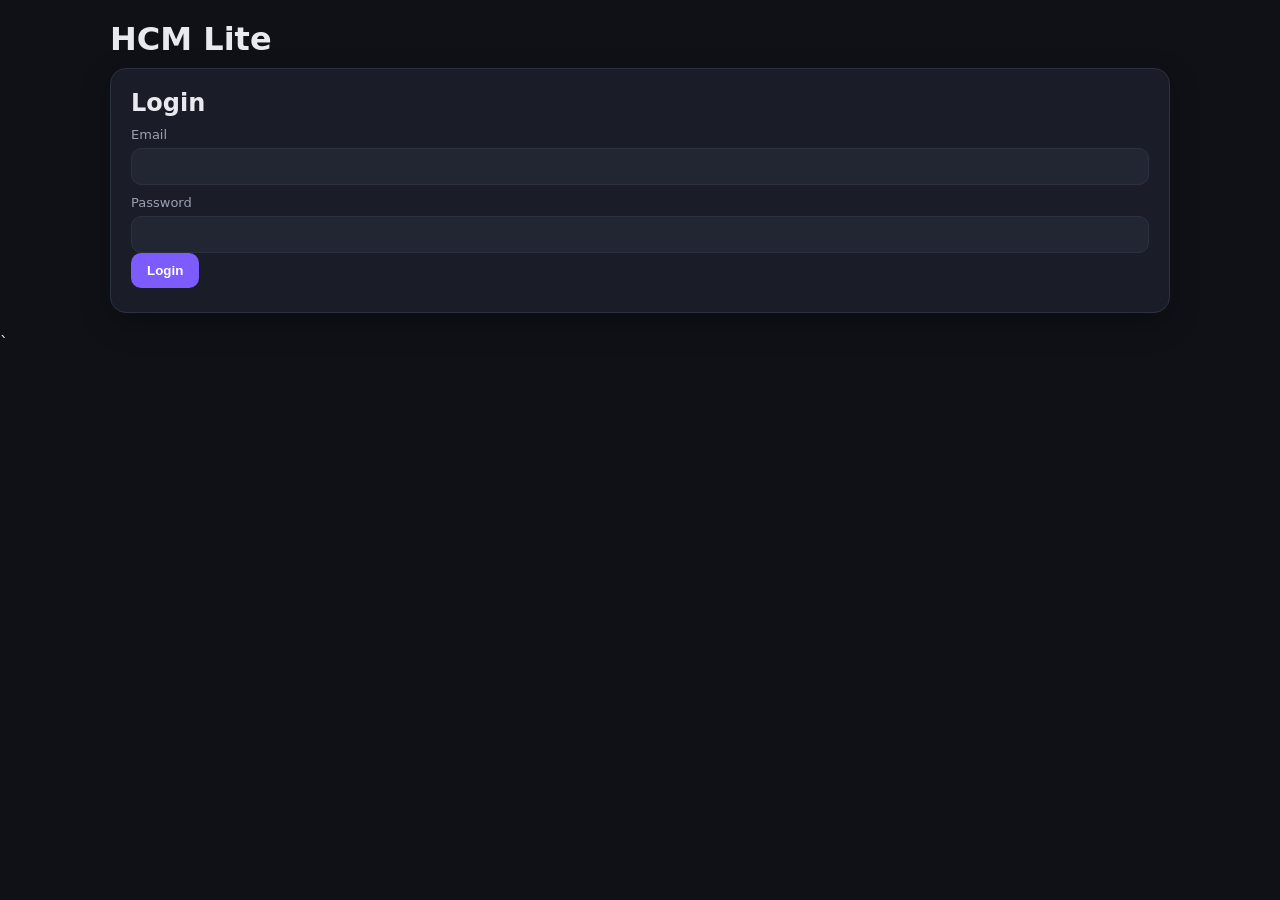
==== index.html @ 23c03628 "Add login and setup page" ====
<!DOCTYPE html><html><head><meta charset="utf-8"><meta name="viewport" content="width=device-width,initial-scale=1"><title>HCM Lite</title><link rel="stylesheet" href="css/style.css"></head><body>
<div class="container">
<h1>HCM Lite</h1>
<div class="card" id="setup" style="display:none">
<h2>First-run setup</h2>
<label class="label">Company name</label><input class="input" id="cname">
<label class="label">Admin name</label><input class="input" id="aname">
<label class="label">Admin email</label><input class="input" id="aemail">
<label class="label">Admin password</label><input class="input" id="apw" type="password">
<button class="btn" onclick="doSetup()">Create company</button>
</div>
<div class="card" id="login">
<h2>Login</h2>
<label class="label">Email</label><input class="input" id="lemail">
<label class="label">Password</label><input class="input" id="lpw" type="password">
<button class="btn" onclick="doLogin()">Login</button>
<div class="error" id="lerr"></div>
</div>
</div>
<script src="js/storage.js"></script><script src="js/auth.js"></script><script src="js/employees.js"></script><script src="js/attendance.js"></script><script src="js/leave.js"></script><script src="js/helper.js"></script>
<script>
if(!Store.company())document.getElementById('setup').style.display='block';
function doSetup(){setupCompany(document.getElementById('cname').value,document.getElementById('aname').value,document.getElementById('aemail').value,document.getElementById('apw').value);location.reload()}
function doLogin(){if(login(document.getElementById('lemail').value,document.getElementById('lpw').value)){const u=currentUser();location.href=u.role==='admin'?'pages/admin.html':'pages/employee.html'}else document.getElementById('lerr').textContent='Invalid credentials'}
</script>
</body></html>
`
---- css/style.css ----
:root{--bg:#0f1117;--card:#1a1d27;--card2:#222633;--text:#e8eaf0;--muted:#9aa0b0;--accent:#7c5cff;--accent2:#00d4aa;--danger:#ff5c7a;--warn:#ffba49;--border:#2c3142}
*{box-sizing:border-box;margin:0;padding:0}
body{font-family:'Inter',system-ui,sans-serif;background:var(--bg);color:var(--text);min-height:100vh}
a{color:var(--accent);text-decoration:none}
.container{max-width:1100px;margin:0 auto;padding:20px}
.card{background:var(--card);border:1px solid var(--border);border-radius:16px;padding:20px;box-shadow:0 10px 30px rgba(0,0,0,.25)}
.grid{display:grid;gap:16px}
.btn{background:var(--accent);color:#fff;border:none;padding:10px 16px;border-radius:10px;cursor:pointer;font-weight:600;transition:.2s}
.btn:hover{transform:translateY(-1px);opacity:.9}
.btn.secondary{background:var(--card2)}
.btn.danger{background:var(--danger)}
.btn.warn{background:var(--warn);color:#111}
.input{width:100%;padding:10px 12px;border-radius:10px;border:1px solid var(--border);background:var(--card2);color:var(--text);margin-top:6px}
.label{font-size:13px;color:var(--muted);margin-top:10px;display:block}
.nav{display:flex;gap:10px;flex-wrap:wrap;padding:12px;background:var(--card);border-radius:12px;margin-bottom:20px}
.nav a{padding:8px 12px;border-radius:8px;color:var(--text)}
.nav a:hover{background:var(--card2)}
.stat{display:flex;flex-direction:column;gap:6px}
.stat .num{font-size:28px;font-weight:700}
.row{display:flex;gap:12px;flex-wrap:wrap;align-items:center}
.table{width:100%;border-collapse:collapse}
.table th,.table td{padding:10px;border-bottom:1px solid var(--border);text-align:left}
.badge{padding:4px 8px;border-radius:8px;font-size:12px;background:var(--card2)}
.badge.present{background:#1f3b2d;color:var(--accent2)}
.badge.late{background:#3b2f1f;color:var(--warn)}
.badge.absent{background:#3b1f2a;color:var(--danger)}
.badge.half{background:#2f2f3b;color:#b8aaff}
@media(max-width:700px){.container{padding:12px}.nav{flex-direction:column}}
h1,h2,h3{margin-bottom:10px}
.error{color:var(--danger);font-size:12px;margin-top:4px}
.chat{position:fixed;bottom:20px;right:20px;width:320px;max-width:90vw;background:var(--card);border:1px solid var(--border);border-radius:16px;overflow:hidden}
.chat header{background:var(--accent);padding:10px;color:#fff;font-weight:600}
.chat body{padding:10px;max-height:260px;overflow:auto}
.chat input{width:100%;padding:8px;border:none;background:var(--card2);color:var(--text)}
.msg{margin:6px 0;font-size:14px}
.msg.user{text-align:right;color:var(--accent2)}
`
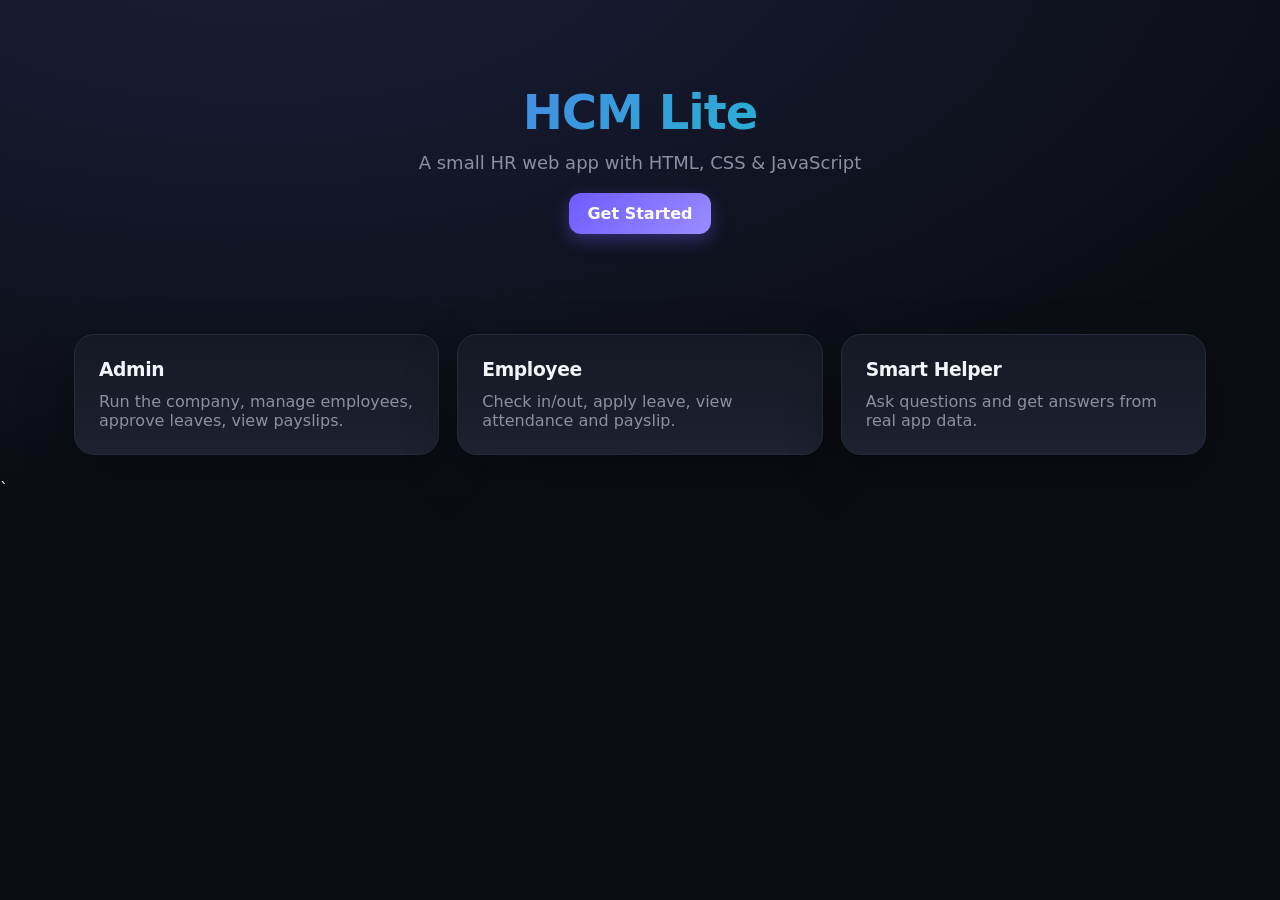
==== commit 293adccd: "Improve UI and add landing/login pages" ====
--- a/index.html
+++ b/index.html
@@ -1,27 +1,12 @@
 <!DOCTYPE html><html><head><meta charset="utf-8"><meta name="viewport" content="width=device-width,initial-scale=1"><title>HCM Lite</title><link rel="stylesheet" href="css/style.css"></head><body>
 <div class="container">
-<h1>HCM Lite</h1>
-<div class="card" id="setup" style="display:none">
-<h2>First-run setup</h2>
-<label class="label">Company name</label><input class="input" id="cname">
-<label class="label">Admin name</label><input class="input" id="aname">
-<label class="label">Admin email</label><input class="input" id="aemail">
-<label class="label">Admin password</label><input class="input" id="apw" type="password">
-<button class="btn" onclick="doSetup()">Create company</button>
-</div>
-<div class="card" id="login">
-<h2>Login</h2>
-<label class="label">Email</label><input class="input" id="lemail">
-<label class="label">Password</label><input class="input" id="lpw" type="password">
-<button class="btn" onclick="doLogin()">Login</button>
-<div class="error" id="lerr"></div>
+<div class="hero"><h1>HCM Lite</h1><p style="color:var(--muted);font-size:18px">A small HR web app with HTML, CSS & JavaScript</p>
+<a class="btn" href="login.html" style="margin-top:20px;display:inline-block">Get Started</a></div>
+<div class="grid" style="grid-template-columns:repeat(auto-fit,minmax(240px,1fr));margin-top:40px">
+<div class="card"><h3>Admin</h3><p style="color:var(--muted)">Run the company, manage employees, approve leaves, view payslips.</p></div>
+<div class="card"><h3>Employee</h3><p style="color:var(--muted)">Check in/out, apply leave, view attendance and payslip.</p></div>
+<div class="card"><h3>Smart Helper</h3><p style="color:var(--muted)">Ask questions and get answers from real app data.</p></div>
 </div>
 </div>
-<script src="js/storage.js"></script><script src="js/auth.js"></script><script src="js/employees.js"></script><script src="js/attendance.js"></script><script src="js/leave.js"></script><script src="js/helper.js"></script>
-<script>
-if(!Store.company())document.getElementById('setup').style.display='block';
-function doSetup(){setupCompany(document.getElementById('cname').value,document.getElementById('aname').value,document.getElementById('aemail').value,document.getElementById('apw').value);location.reload()}
-function doLogin(){if(login(document.getElementById('lemail').value,document.getElementById('lpw').value)){const u=currentUser();location.href=u.role==='admin'?'pages/admin.html':'pages/employee.html'}else document.getElementById('lerr').textContent='Invalid credentials'}
-</script>
 </body></html>
 `
--- a/css/style.css
+++ b/css/style.css
@@ -1,37 +1,39 @@
-:root{--bg:#0f1117;--card:#1a1d27;--card2:#222633;--text:#e8eaf0;--muted:#9aa0b0;--accent:#7c5cff;--accent2:#00d4aa;--danger:#ff5c7a;--warn:#ffba49;--border:#2c3142}
+:root{--bg:#0b0d14;--card:#151824;--card2:#1d2130;--text:#f2f4fa;--muted:#8a90a3;--accent:#6d5cff;--accent2:#00e0b8;--danger:#ff5c7a;--warn:#ffba49;--border:#262b3d}
 *{box-sizing:border-box;margin:0;padding:0}
-body{font-family:'Inter',system-ui,sans-serif;background:var(--bg);color:var(--text);min-height:100vh}
+body{font-family:'Inter',system-ui,sans-serif;background:radial-gradient(1200px 600px at 20% -10%,#1a1f3a,transparent),var(--bg);color:var(--text);min-height:100vh}
 a{color:var(--accent);text-decoration:none}
-.container{max-width:1100px;margin:0 auto;padding:20px}
-.card{background:var(--card);border:1px solid var(--border);border-radius:16px;padding:20px;box-shadow:0 10px 30px rgba(0,0,0,.25)}
-.grid{display:grid;gap:16px}
-.btn{background:var(--accent);color:#fff;border:none;padding:10px 16px;border-radius:10px;cursor:pointer;font-weight:600;transition:.2s}
-.btn:hover{transform:translateY(-1px);opacity:.9}
-.btn.secondary{background:var(--card2)}
+.container{max-width:1180px;margin:0 auto;padding:24px}
+.card{background:linear-gradient(180deg,var(--card),var(--card2));border:1px solid var(--border);border-radius:20px;padding:24px;box-shadow:0 20px 50px rgba(0,0,0,.35);backdrop-filter:blur(6px)}
+.grid{display:grid;gap:18px}
+.btn{background:linear-gradient(135deg,var(--accent),#9b8cff);color:#fff;border:none;padding:11px 18px;border-radius:12px;cursor:pointer;font-weight:600;transition:.2s;box-shadow:0 6px 18px rgba(109,92,255,.35)}
+.btn:hover{transform:translateY(-2px)}
+.btn.secondary{background:var(--card2);box-shadow:none}
 .btn.danger{background:var(--danger)}
 .btn.warn{background:var(--warn);color:#111}
-.input{width:100%;padding:10px 12px;border-radius:10px;border:1px solid var(--border);background:var(--card2);color:var(--text);margin-top:6px}
-.label{font-size:13px;color:var(--muted);margin-top:10px;display:block}
-.nav{display:flex;gap:10px;flex-wrap:wrap;padding:12px;background:var(--card);border-radius:12px;margin-bottom:20px}
-.nav a{padding:8px 12px;border-radius:8px;color:var(--text)}
+.input{width:100%;padding:12px 14px;border-radius:12px;border:1px solid var(--border);background:var(--card2);color:var(--text);margin-top:6px}
+.label{font-size:13px;color:var(--muted);margin-top:12px;display:block}
+.nav{display:flex;gap:10px;flex-wrap:wrap;padding:14px;background:var(--card);border-radius:14px;margin-bottom:24px;border:1px solid var(--border)}
+.nav a{padding:9px 14px;border-radius:10px;color:var(--text)}
 .nav a:hover{background:var(--card2)}
 .stat{display:flex;flex-direction:column;gap:6px}
-.stat .num{font-size:28px;font-weight:700}
-.row{display:flex;gap:12px;flex-wrap:wrap;align-items:center}
+.stat .num{font-size:32px;font-weight:700;background:linear-gradient(135deg,var(--accent),var(--accent2));-webkit-background-clip:text;background-clip:text;color:transparent}
+.row{display:flex;gap:14px;flex-wrap:wrap;align-items:center}
 .table{width:100%;border-collapse:collapse}
-.table th,.table td{padding:10px;border-bottom:1px solid var(--border);text-align:left}
-.badge{padding:4px 8px;border-radius:8px;font-size:12px;background:var(--card2)}
+.table th,.table td{padding:12px;border-bottom:1px solid var(--border);text-align:left}
+.badge{padding:5px 10px;border-radius:10px;font-size:12px;background:var(--card2)}
 .badge.present{background:#1f3b2d;color:var(--accent2)}
 .badge.late{background:#3b2f1f;color:var(--warn)}
 .badge.absent{background:#3b1f2a;color:var(--danger)}
 .badge.half{background:#2f2f3b;color:#b8aaff}
-@media(max-width:700px){.container{padding:12px}.nav{flex-direction:column}}
-h1,h2,h3{margin-bottom:10px}
-.error{color:var(--danger);font-size:12px;margin-top:4px}
-.chat{position:fixed;bottom:20px;right:20px;width:320px;max-width:90vw;background:var(--card);border:1px solid var(--border);border-radius:16px;overflow:hidden}
-.chat header{background:var(--accent);padding:10px;color:#fff;font-weight:600}
-.chat body{padding:10px;max-height:260px;overflow:auto}
-.chat input{width:100%;padding:8px;border:none;background:var(--card2);color:var(--text)}
-.msg{margin:6px 0;font-size:14px}
+@media(max-width:700px){.container{padding:14px}.nav{flex-direction:column}}
+h1,h2,h3{margin-bottom:12px;letter-spacing:-.02em}
+.error{color:var(--danger);font-size:13px;margin-top:6px}
+.chat{position:fixed;bottom:24px;right:24px;width:340px;max-width:92vw;background:var(--card);border:1px solid var(--border);border-radius:20px;overflow:hidden;box-shadow:0 20px 50px rgba(0,0,0,.4)}
+.chat header{background:linear-gradient(135deg,var(--accent),#9b8cff);padding:12px;color:#fff;font-weight:600}
+.chat body{padding:12px;max-height:280px;overflow:auto}
+.chat input{width:100%;padding:10px;border:none;background:var(--card2);color:var(--text)}
+.msg{margin:8px 0;font-size:14px}
 .msg.user{text-align:right;color:var(--accent2)}
+.hero{text-align:center;padding:60px 20px}
+.hero h1{font-size:48px;background:linear-gradient(135deg,var(--accent),var(--accent2));-webkit-background-clip:text;background-clip:text;color:transparent}
 `
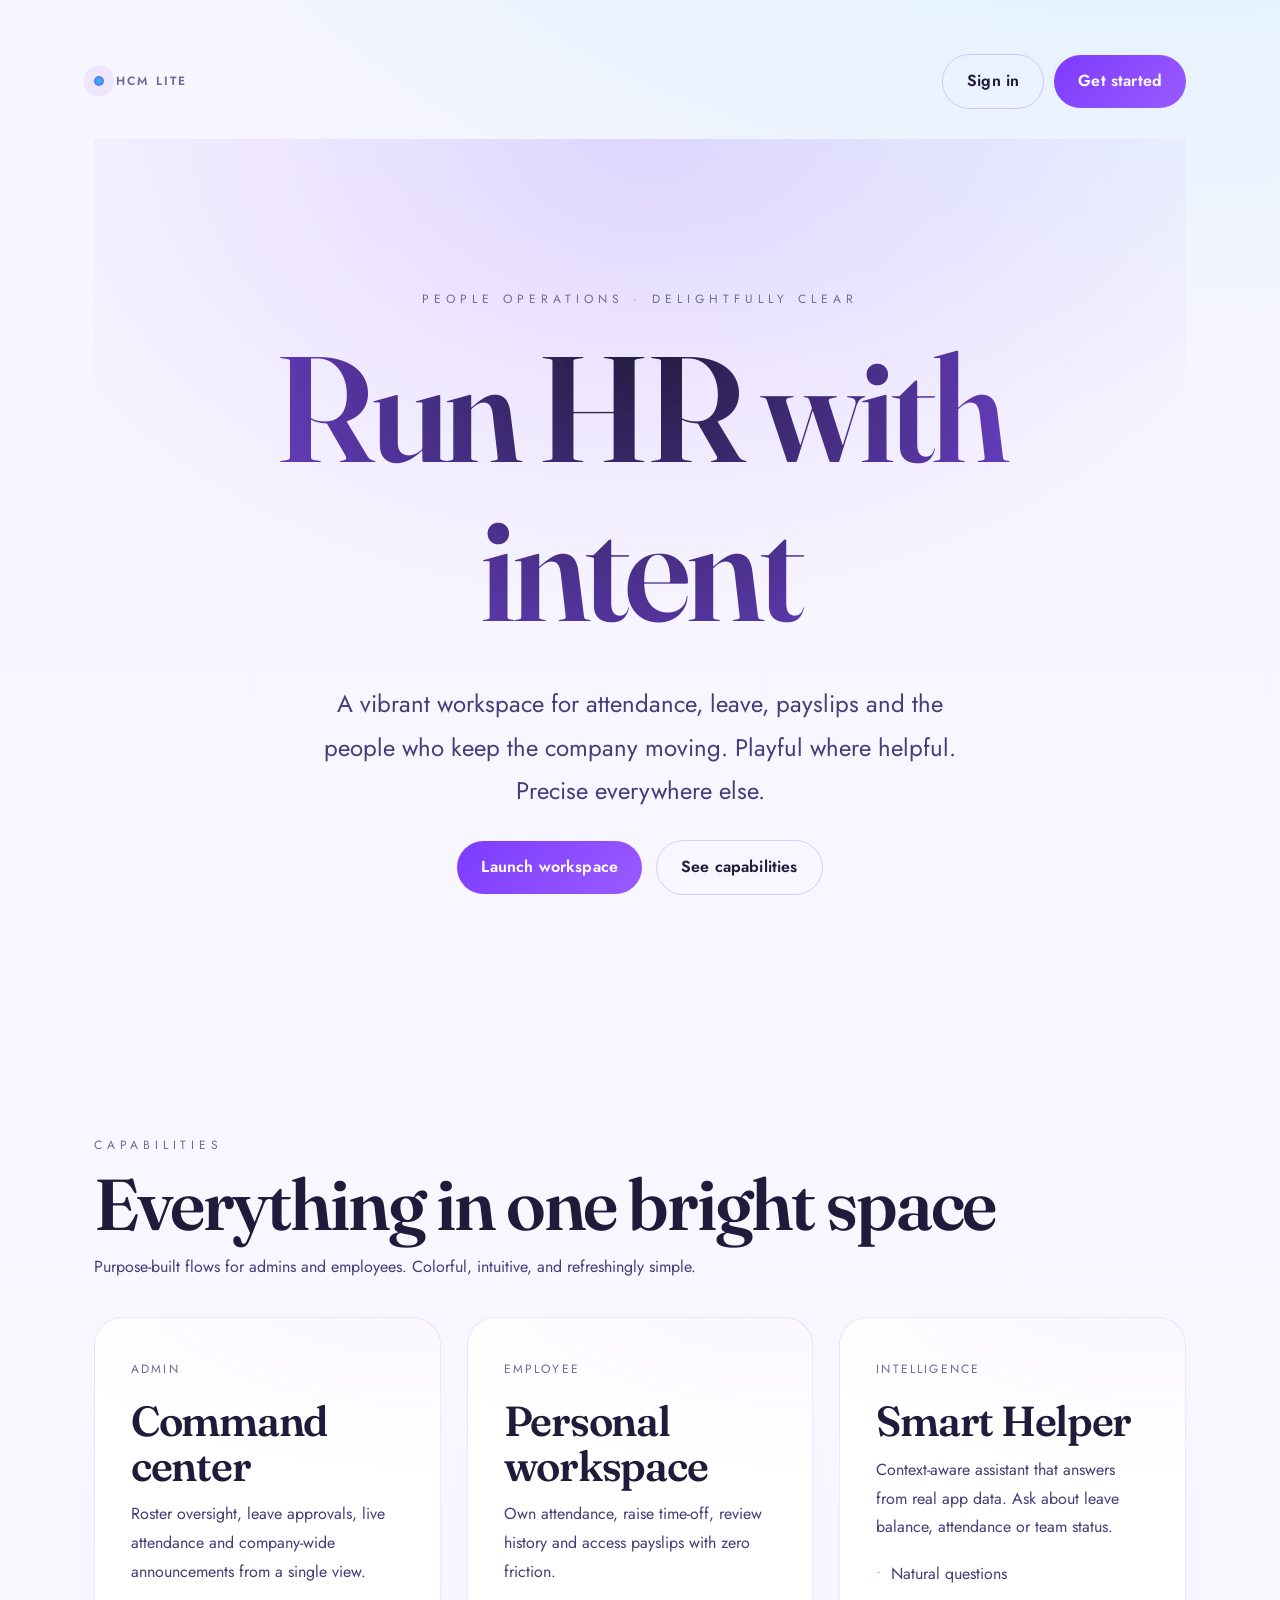
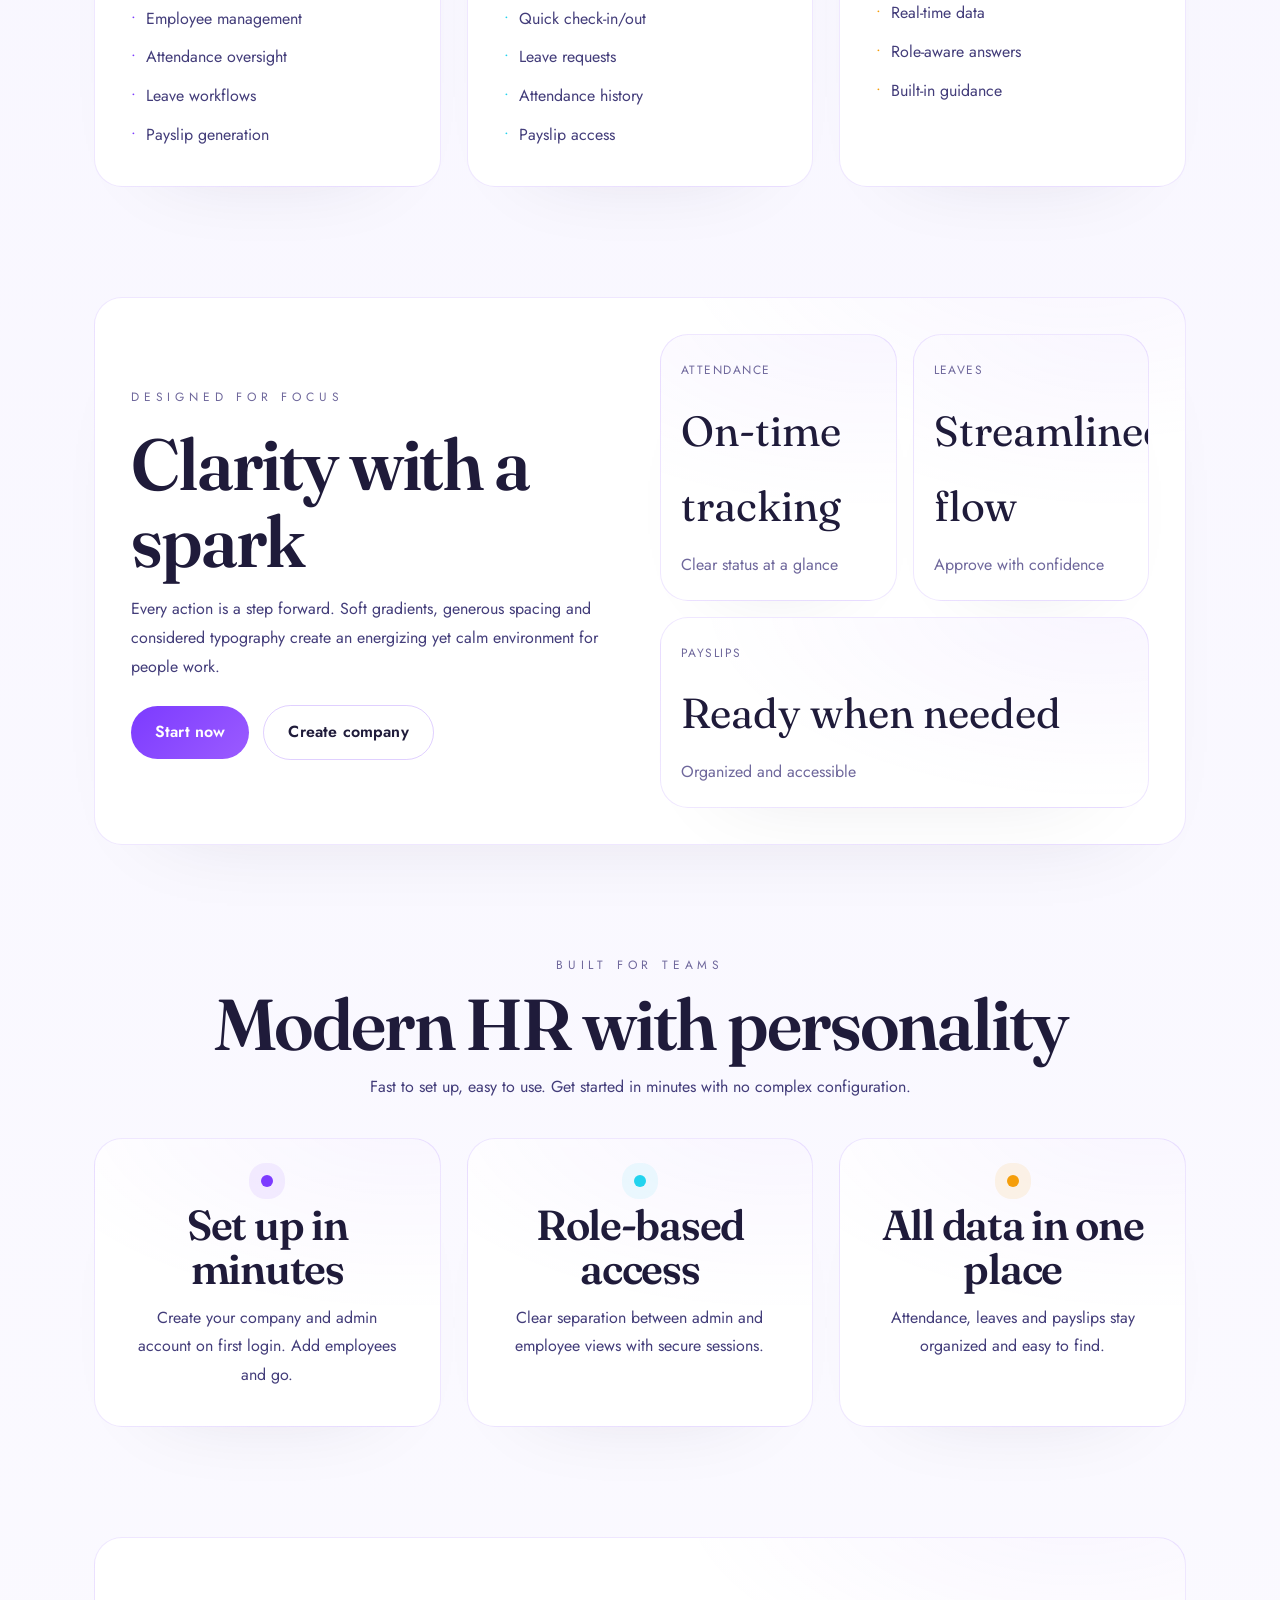
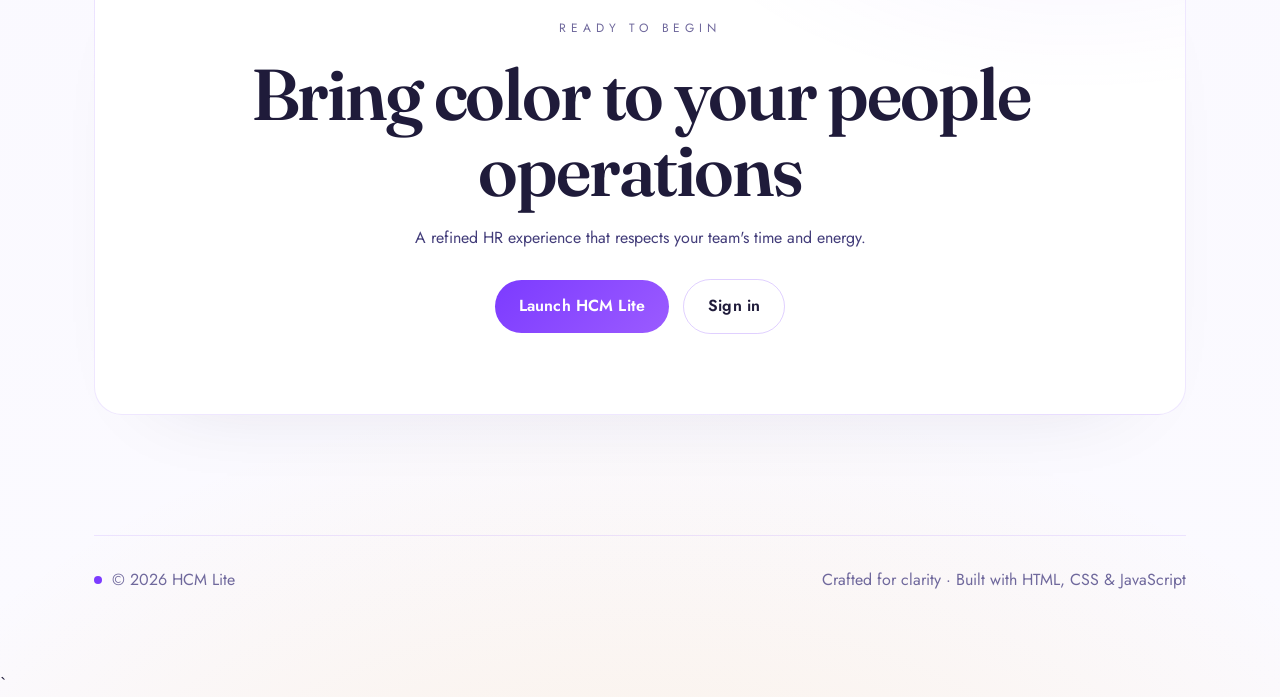
==== commit e9fb32de: "Redesign all UI pages with vibrant modern aesthetic" ====
--- a/index.html
+++ b/index.html
@@ -1,12 +1,156 @@
-<!DOCTYPE html><html><head><meta charset="utf-8"><meta name="viewport" content="width=device-width,initial-scale=1"><title>HCM Lite</title><link rel="stylesheet" href="css/style.css"></head><body>
-<div class="container">
-<div class="hero"><h1>HCM Lite</h1><p style="color:var(--muted);font-size:18px">A small HR web app with HTML, CSS & JavaScript</p>
-<a class="btn" href="login.html" style="margin-top:20px;display:inline-block">Get Started</a></div>
-<div class="grid" style="grid-template-columns:repeat(auto-fit,minmax(240px,1fr));margin-top:40px">
-<div class="card"><h3>Admin</h3><p style="color:var(--muted)">Run the company, manage employees, approve leaves, view payslips.</p></div>
-<div class="card"><h3>Employee</h3><p style="color:var(--muted)">Check in/out, apply leave, view attendance and payslip.</p></div>
-<div class="card"><h3>Smart Helper</h3><p style="color:var(--muted)">Ask questions and get answers from real app data.</p></div>
-</div>
-</div>
-</body></html>
+<!DOCTYPE html>
+<html lang="en">
+<head>
+  <meta charset="utf-8">
+  <meta name="viewport" content="width=device-width,initial-scale=1">
+  <title>HCM Lite — Human Capital, Reimagined</title>
+  <link rel="preconnect" href="https://fonts.googleapis.com">
+  <link rel="preconnect" href="https://fonts.gstatic.com" crossorigin>
+  <link href="https://fonts.googleapis.com/css2?family=Fraunces:ital,opsz,wght@0,9..144,400..900;1,9..144,400..900&family=Jost:wght@400;500;600&display=swap" rel="stylesheet">
+  <link rel="stylesheet" href="css/style.css">
+</head>
+<body>
+  <div class="container">
+    <header style="display:flex;align-items:center;justify-content:space-between;gap:16px;padding:10px 0 30px">
+      <div style="display:flex;align-items:center;gap:12px">
+        <div style="width:10px;height:10px;border-radius:50%;background:radial-gradient(circle,var(--accent-2),var(--accent));box-shadow:0 0 0 10px rgba(124,59,255,.08)"></div>
+        <span style="font-weight:600;letter-spacing:.18em;text-transform:uppercase;font-size:12px;color:var(--muted)">HCM Lite</span>
+      </div>
+      <div class="row" style="gap:10px">
+        <a class="btn secondary" href="login.html">Sign in</a>
+        <a class="btn" href="login.html">Get started</a>
+      </div>
+    </header>
+
+    <section class="hero">
+      <span class="eyebrow">People operations · Delightfully clear</span>
+      <h1>Run HR with intent</h1>
+      <p>A vibrant workspace for attendance, leave, payslips and the people who keep the company moving. Playful where helpful. Precise everywhere else.</p>
+      <div class="row" style="justify-content:center;margin-top:10px">
+        <a class="btn" href="login.html">Launch workspace</a>
+        <a class="btn secondary" href="#capabilities">See capabilities</a>
+      </div>
+    </section>
+
+    <section id="capabilities" style="margin-top:clamp(40px,10vw,90px)">
+      <div style="display:flex;flex-direction:column;gap:10px;margin-bottom:clamp(24px,6vw,36px)">
+        <span class="eyebrow" style="letter-spacing:.4em;text-transform:uppercase;font-size:12px;color:var(--muted)">Capabilities</span>
+        <h2 style="margin:0">Everything in one bright space</h2>
+        <p style="color:var(--text-secondary);max-width:680px">Purpose-built flows for admins and employees. Colorful, intuitive, and refreshingly simple.</p>
+      </div>
+      <div class="grid" style="grid-template-columns:repeat(auto-fit,minmax(280px,1fr))">
+        <article class="card">
+          <span class="eyebrow" style="letter-spacing:.18em;text-transform:uppercase;font-size:12px;color:var(--muted)">Admin</span>
+          <h3 style="margin-top:16px">Command center</h3>
+          <p style="color:var(--text-secondary);margin-top:10px">Roster oversight, leave approvals, live attendance and company-wide announcements from a single view.</p>
+          <ul style="margin-top:18px;display:flex;flex-direction:column;gap:10px;list-style:none;color:var(--text-secondary)">
+            <li style="display:flex;gap:10px;align-items:flex-start"><span style="color:var(--accent)">•</span> Employee management</li>
+            <li style="display:flex;gap:10px;align-items:flex-start"><span style="color:var(--accent)">•</span> Attendance oversight</li>
+            <li style="display:flex;gap:10px;align-items:flex-start"><span style="color:var(--accent)">•</span> Leave workflows</li>
+            <li style="display:flex;gap:10px;align-items:flex-start"><span style="color:var(--accent)">•</span> Payslip generation</li>
+          </ul>
+        </article>
+        <article class="card">
+          <span class="eyebrow" style="letter-spacing:.18em;text-transform:uppercase;font-size:12px;color:var(--muted)">Employee</span>
+          <h3 style="margin-top:16px">Personal workspace</h3>
+          <p style="color:var(--text-secondary);margin-top:10px">Own attendance, raise time-off, review history and access payslips with zero friction.</p>
+          <ul style="margin-top:18px;display:flex;flex-direction:column;gap:10px;list-style:none;color:var(--text-secondary)">
+            <li style="display:flex;gap:10px;align-items:flex-start"><span style="color:var(--accent-2)">•</span> Quick check-in/out</li>
+            <li style="display:flex;gap:10px;align-items:flex-start"><span style="color:var(--accent-2)">•</span> Leave requests</li>
+            <li style="display:flex;gap:10px;align-items:flex-start"><span style="color:var(--accent-2)">•</span> Attendance history</li>
+            <li style="display:flex;gap:10px;align-items:flex-start"><span style="color:var(--accent-2)">•</span> Payslip access</li>
+          </ul>
+        </article>
+        <article class="card">
+          <span class="eyebrow" style="letter-spacing:.18em;text-transform:uppercase;font-size:12px;color:var(--muted)">Intelligence</span>
+          <h3 style="margin-top:16px">Smart Helper</h3>
+          <p style="color:var(--text-secondary);margin-top:10px">Context-aware assistant that answers from real app data. Ask about leave balance, attendance or team status.</p>
+          <ul style="margin-top:18px;display:flex;flex-direction:column;gap:10px;list-style:none;color:var(--text-secondary)">
+            <li style="display:flex;gap:10px;align-items:flex-start"><span style="color:var(--accent-3)">•</span> Natural questions</li>
+            <li style="display:flex;gap:10px;align-items:flex-start"><span style="color:var(--accent-3)">•</span> Real-time data</li>
+            <li style="display:flex;gap:10px;align-items:flex-start"><span style="color:var(--accent-3)">•</span> Role-aware answers</li>
+            <li style="display:flex;gap:10px;align-items:flex-start"><span style="color:var(--accent-3)">•</span> Built-in guidance</li>
+          </ul>
+        </article>
+      </div>
+    </section>
+
+    <section style="margin-top:clamp(60px,12vw,110px)">
+      <div class="card" style="display:grid;grid-template-columns:repeat(auto-fit,minmax(280px,1fr));gap:clamp(20px,6vw,40px);align-items:center">
+        <div>
+          <span class="eyebrow" style="letter-spacing:.4em;text-transform:uppercase;font-size:12px;color:var(--muted)">Designed for focus</span>
+          <h2 style="margin-top:16px">Clarity with a spark</h2>
+          <p style="color:var(--text-secondary);margin-top:12px">Every action is a step forward. Soft gradients, generous spacing and considered typography create an energizing yet calm environment for people work.</p>
+          <div class="row" style="margin-top:24px">
+            <a class="btn" href="login.html">Start now</a>
+            <a class="btn secondary" href="login.html">Create company</a>
+          </div>
+        </div>
+        <div style="display:grid;grid-template-columns:repeat(2,minmax(0,1fr));gap:16px">
+          <div class="card" style="padding:20px">
+            <span style="color:var(--muted);letter-spacing:.12em;text-transform:uppercase;font-size:12px">Attendance</span>
+            <p style="font-family:'Fraunces',serif;font-size:clamp(28px,6vw,42px);margin-top:10px">On-time tracking</p>
+            <p style="color:var(--muted);margin-top:6px">Clear status at a glance</p>
+          </div>
+          <div class="card" style="padding:20px">
+            <span style="color:var(--muted);letter-spacing:.12em;text-transform:uppercase;font-size:12px">Leaves</span>
+            <p style="font-family:'Fraunces',serif;font-size:clamp(28px,6vw,42px);margin-top:10px">Streamlined flow</p>
+            <p style="color:var(--muted);margin-top:6px">Approve with confidence</p>
+          </div>
+          <div class="card" style="padding:20px;grid-column:1/-1">
+            <span style="color:var(--muted);letter-spacing:.12em;text-transform:uppercase;font-size:12px">Payslips</span>
+            <p style="font-family:'Fraunces',serif;font-size:clamp(28px,6vw,42px);margin-top:10px">Ready when needed</p>
+            <p style="color:var(--muted);margin-top:6px">Organized and accessible</p>
+          </div>
+        </div>
+      </div>
+    </section>
+
+    <section style="margin-top:clamp(60px,12vw,110px)">
+      <div style="display:flex;flex-direction:column;gap:10px;margin-bottom:clamp(24px,6vw,36px);text-align:center;align-items:center">
+        <span class="eyebrow" style="letter-spacing:.4em;text-transform:uppercase;font-size:12px;color:var(--muted)">Built for teams</span>
+        <h2 style="margin:0">Modern HR with personality</h2>
+        <p style="color:var(--text-secondary);max-width:620px">Fast to set up, easy to use. Get started in minutes with no complex configuration.</p>
+      </div>
+      <div class="grid" style="grid-template-columns:repeat(auto-fit,minmax(260px,1fr))">
+        <article class="card" style="text-align:center">
+          <div style="width:12px;height:12px;border-radius:50%;background:var(--accent);margin:0 auto 16px;box-shadow:0 0 0 12px rgba(124,59,255,.08)"></div>
+          <h3>Set up in minutes</h3>
+          <p style="color:var(--text-secondary);margin-top:10px">Create your company and admin account on first login. Add employees and go.</p>
+        </article>
+        <article class="card" style="text-align:center">
+          <div style="width:12px;height:12px;border-radius:50%;background:var(--accent-2);margin:0 auto 16px;box-shadow:0 0 0 12px rgba(34,211,238,.08)"></div>
+          <h3>Role-based access</h3>
+          <p style="color:var(--text-secondary);margin-top:10px">Clear separation between admin and employee views with secure sessions.</p>
+        </article>
+        <article class="card" style="text-align:center">
+          <div style="width:12px;height:12px;border-radius:50%;background:var(--accent-3);margin:0 auto 16px;box-shadow:0 0 0 12px rgba(245,158,11,.1)"></div>
+          <h3>All data in one place</h3>
+          <p style="color:var(--text-secondary);margin-top:10px">Attendance, leaves and payslips stay organized and easy to find.</p>
+        </article>
+      </div>
+    </section>
+
+    <section style="margin-top:clamp(60px,12vw,110px)">
+      <div class="card" style="text-align:center;padding:clamp(40px,10vw,80px);display:flex;flex-direction:column;align-items:center;gap:16px">
+        <span class="eyebrow" style="letter-spacing:.4em;text-transform:uppercase;font-size:12px;color:var(--muted)">Ready to begin</span>
+        <h2 style="margin:0">Bring color to your people operations</h2>
+        <p style="color:var(--text-secondary);max-width:560px">A refined HR experience that respects your team's time and energy.</p>
+        <div class="row" style="justify-content:center;margin-top:10px">
+          <a class="btn" href="login.html">Launch HCM Lite</a>
+          <a class="btn secondary" href="login.html">Sign in</a>
+        </div>
+      </div>
+    </section>
+
+    <footer style="margin-top:clamp(60px,12vw,120px);padding:30px 0;display:flex;flex-wrap:wrap;align-items:center;justify-content:space-between;gap:16px;border-top:1px solid var(--border)">
+      <div style="display:flex;align-items:center;gap:10px">
+        <div style="width:8px;height:8px;border-radius:50%;background:var(--accent)"></div>
+        <span style="color:var(--muted)">© 2026 HCM Lite</span>
+      </div>
+      <span style="color:var(--muted)">Crafted for clarity · Built with HTML, CSS & JavaScript</span>
+    </footer>
+  </div>
+</body>
+</html>
 `
--- a/css/style.css
+++ b/css/style.css
@@ -1,39 +1,235 @@
-:root{--bg:#0b0d14;--card:#151824;--card2:#1d2130;--text:#f2f4fa;--muted:#8a90a3;--accent:#6d5cff;--accent2:#00e0b8;--danger:#ff5c7a;--warn:#ffba49;--border:#262b3d}
+@import url('https://fonts.googleapis.com/css2?family=Fraunces:ital,opsz,wght@0,9..144,400..900;1,9..144,400..900&family=Jost:wght@400;500;600&family=IBM+Plex+Mono:wght@400;500&display=swap');
+
+:root{
+  --bg:#f7f5ff;
+  --bg-2:#f3f0ff;
+  --surface:#ffffff;
+  --surface-2:#f8f7ff;
+  --text:#1f1b3a;
+  --text-secondary:#433d7a;
+  --muted:#6f689c;
+  --accent:#7c3bff;
+  --accent-2:#22d3ee;
+  --accent-3:#f59e0b;
+  --success:#22c55e;
+  --danger:#ef4444;
+  --warn:#f59e0b;
+  --border:rgba(124,59,255,.12);
+  --border-strong:rgba(124,59,255,.24);
+  --glow:rgba(124,59,255,.18);
+  --radius-lg:28px;
+  --radius-md:18px;
+  --radius-sm:14px;
+  --shadow:0 80px 140px -90px rgba(124,59,255,.4),0 40px 80px -60px rgba(31,27,58,.12);
+  --shadow-soft:0 40px 90px -70px rgba(31,27,58,.16);
+}
+
 *{box-sizing:border-box;margin:0;padding:0}
-body{font-family:'Inter',system-ui,sans-serif;background:radial-gradient(1200px 600px at 20% -10%,#1a1f3a,transparent),var(--bg);color:var(--text);min-height:100vh}
-a{color:var(--accent);text-decoration:none}
-.container{max-width:1180px;margin:0 auto;padding:24px}
-.card{background:linear-gradient(180deg,var(--card),var(--card2));border:1px solid var(--border);border-radius:20px;padding:24px;box-shadow:0 20px 50px rgba(0,0,0,.35);backdrop-filter:blur(6px)}
-.grid{display:grid;gap:18px}
-.btn{background:linear-gradient(135deg,var(--accent),#9b8cff);color:#fff;border:none;padding:11px 18px;border-radius:12px;cursor:pointer;font-weight:600;transition:.2s;box-shadow:0 6px 18px rgba(109,92,255,.35)}
-.btn:hover{transform:translateY(-2px)}
-.btn.secondary{background:var(--card2);box-shadow:none}
-.btn.danger{background:var(--danger)}
-.btn.warn{background:var(--warn);color:#111}
-.input{width:100%;padding:12px 14px;border-radius:12px;border:1px solid var(--border);background:var(--card2);color:var(--text);margin-top:6px}
-.label{font-size:13px;color:var(--muted);margin-top:12px;display:block}
-.nav{display:flex;gap:10px;flex-wrap:wrap;padding:14px;background:var(--card);border-radius:14px;margin-bottom:24px;border:1px solid var(--border)}
-.nav a{padding:9px 14px;border-radius:10px;color:var(--text)}
-.nav a:hover{background:var(--card2)}
-.stat{display:flex;flex-direction:column;gap:6px}
-.stat .num{font-size:32px;font-weight:700;background:linear-gradient(135deg,var(--accent),var(--accent2));-webkit-background-clip:text;background-clip:text;color:transparent}
+html{scroll-behavior:smooth}
+body{
+  font-family:'Jost',system-ui,-apple-system,BlinkMacSystemFont,sans-serif;
+  background:
+    radial-gradient(1200px 800px at 90% -10%,rgba(34,211,238,.16),transparent),
+    radial-gradient(1000px 700px at 10% -20%,rgba(124,59,255,.18),transparent),
+    radial-gradient(900px 700px at 50% 110%,rgba(245,158,11,.14),transparent),
+    linear-gradient(180deg,var(--bg) 0%,#fbfaff 100%);
+  color:var(--text);
+  min-height:100vh;
+  line-height:1.8;
+  text-rendering:optimizeLegibility;
+  -webkit-font-smoothing:antialiased;
+}
+a{color:var(--accent);text-decoration:none;transition:color .2s ease}
+a:hover{color:var(--accent-2)}
+
+.container{max-width:1180px;margin:0 auto;padding:clamp(16px,4vw,44px)}
+.grid{display:grid;gap:clamp(16px,3vw,26px)}
+
+.card{
+  position:relative;
+  background:radial-gradient(400px 200px at 90% -10%,rgba(124,59,255,.08),transparent),var(--surface);
+  border:1px solid var(--border);
+  border-radius:var(--radius-lg);
+  padding:clamp(22px,4vw,36px);
+  box-shadow:var(--shadow-soft);
+  overflow:hidden;
+}
+.card::after{
+  content:"";
+  position:absolute;
+  inset:0;
+  background:linear-gradient(180deg,rgba(255,255,255,.9) 0%,rgba(255,255,255,.7) 100%);
+  mix-blend-mode:screen;
+  pointer-events:none;
+  opacity:.4;
+}
+.card > *{position:relative;z-index:1}
+
+.btn{
+  display:inline-flex;
+  align-items:center;
+  gap:8px;
+  background:linear-gradient(135deg,var(--accent) 0%,#9b5bff 100%);
+  color:#fff;
+  border:none;
+  padding:12px 24px;
+  border-radius:999px;
+  cursor:pointer;
+  font-weight:600;
+  letter-spacing:.01em;
+  transition:transform .2s ease,box-shadow .2s ease,filter .2s ease;
+  box-shadow:0 40px 70px -50px var(--glow);
+}
+.btn:hover{transform:translateY(-4px);box-shadow:0 50px 80px -40px rgba(124,59,255,.4)}
+.btn:active{transform:translateY(-1px)}
+.btn.secondary{
+  background:transparent;
+  color:var(--text);
+  border:1px solid var(--border-strong);
+  box-shadow:none;
+}
+.btn.secondary:hover{border-color:rgba(124,59,255,.6)}
+
+.input{
+  width:100%;
+  padding:13px 18px;
+  border-radius:var(--radius-sm);
+  border:1px solid transparent;
+  background:linear-gradient(var(--surface),var(--surface)) padding-box,linear-gradient(120deg,rgba(124,59,255,.4),rgba(34,211,238,.25)) border-box;
+  color:var(--text);
+  margin-top:8px;
+  font-family:'Jost',sans-serif;
+  transition:box-shadow .2s ease;
+}
+.input:focus{
+  outline:none;
+  box-shadow:0 0 0 4px rgba(124,59,255,.1);
+}
+.label{font-size:13px;color:var(--muted);margin-top:18px;display:block;letter-spacing:.12em;text-transform:uppercase}
+
+.nav{
+  display:flex;
+  gap:8px;
+  flex-wrap:wrap;
+  padding:10px;
+  background:rgba(255,255,255,.8);
+  border-radius:999px;
+  margin-bottom:clamp(24px,6vw,40px);
+  border:1px solid var(--border);
+  box-shadow:var(--shadow-soft);
+  backdrop-filter:blur(18px);
+}
+.nav a{
+  padding:10px 20px;
+  border-radius:999px;
+  color:var(--text-secondary);
+  font-weight:500;
+}
+.nav a:hover{color:var(--text)}
+.nav a.active{background:linear-gradient(135deg,var(--accent) 0%,#9b5bff 100%);color:#fff;box-shadow:0 30px 60px -40px rgba(124,59,255,.5)}
+
+.stat{display:flex;flex-direction:column;gap:10px}
+.stat span:first-child{color:var(--muted);letter-spacing:.14em;text-transform:uppercase;font-size:12px}
+.stat .num{
+  font-family:'Fraunces',serif;
+  font-size:clamp(38px,9vw,68px);
+  font-weight:600;
+  letter-spacing:-.04em;
+  background:linear-gradient(135deg,var(--text) 0%,rgba(124,59,255,.9) 100%);
+  -webkit-background-clip:text;
+  background-clip:text;
+  color:transparent;
+}
+
 .row{display:flex;gap:14px;flex-wrap:wrap;align-items:center}
 .table{width:100%;border-collapse:collapse}
-.table th,.table td{padding:12px;border-bottom:1px solid var(--border);text-align:left}
-.badge{padding:5px 10px;border-radius:10px;font-size:12px;background:var(--card2)}
-.badge.present{background:#1f3b2d;color:var(--accent2)}
-.badge.late{background:#3b2f1f;color:var(--warn)}
-.badge.absent{background:#3b1f2a;color:var(--danger)}
-.badge.half{background:#2f2f3b;color:#b8aaff}
-@media(max-width:700px){.container{padding:14px}.nav{flex-direction:column}}
-h1,h2,h3{margin-bottom:12px;letter-spacing:-.02em}
-.error{color:var(--danger);font-size:13px;margin-top:6px}
-.chat{position:fixed;bottom:24px;right:24px;width:340px;max-width:92vw;background:var(--card);border:1px solid var(--border);border-radius:20px;overflow:hidden;box-shadow:0 20px 50px rgba(0,0,0,.4)}
-.chat header{background:linear-gradient(135deg,var(--accent),#9b8cff);padding:12px;color:#fff;font-weight:600}
-.chat body{padding:12px;max-height:280px;overflow:auto}
-.chat input{width:100%;padding:10px;border:none;background:var(--card2);color:var(--text)}
-.msg{margin:8px 0;font-size:14px}
-.msg.user{text-align:right;color:var(--accent2)}
-.hero{text-align:center;padding:60px 20px}
-.hero h1{font-size:48px;background:linear-gradient(135deg,var(--accent),var(--accent2));-webkit-background-clip:text;background-clip:text;color:transparent}
+.table th{
+  text-align:left;
+  padding:14px 20px;
+  font-size:13px;
+  letter-spacing:.12em;
+  text-transform:uppercase;
+  color:var(--muted);
+  background:rgba(124,59,255,.03);
+}
+.table td{padding:16px 20px;border-top:1px solid var(--border);color:var(--text-secondary)}
+.table tr:hover td{color:var(--text)}
+
+.badge{padding:6px 14px;border-radius:999px;font-size:12px;background:rgba(124,59,255,.08);color:var(--accent)}
+.badge.present{background:rgba(34,197,94,.12);color:var(--success)}
+.badge.late{background:rgba(245,158,11,.14);color:#b45309}
+.badge.absent{background:rgba(239,68,68,.14);color:var(--danger)}
+.badge.half{background:rgba(34,211,238,.14);color:#0e7490}
+
+@media(max-width:760px){
+  .container{padding:16px}
+  .nav{border-radius:var(--radius-md);flex-direction:column;align-items:stretch}
+  .nav a{width:100%}
+}
+
+h1,h2,h3,h4{font-family:'Fraunces',serif;font-weight:600;letter-spacing:-.03em;line-height:1.06}
+h1{font-size:clamp(46px,12vw,110px);margin-bottom:18px}
+h2{font-size:clamp(34px,8vw,72px);margin-bottom:16px}
+h3{font-size:clamp(26px,6vw,42px);margin-bottom:12px}
+
+.error{color:var(--danger);font-size:13px;margin-top:10px}
+.chat{
+  position:fixed;
+  bottom:clamp(16px,4vw,28px);
+  right:clamp(16px,4vw,28px);
+  width:min(360px,92vw);
+  background:rgba(255,255,255,.95);
+  border:1px solid var(--border);
+  border-radius:var(--radius-lg);
+  overflow:hidden;
+  box-shadow:var(--shadow);
+  backdrop-filter:blur(18px);
+}
+.chat header{
+  background:linear-gradient(135deg,var(--accent) 0%,#9b5bff 100%);
+  padding:14px 18px;
+  color:#fff;
+  font-weight:600;
+  display:flex;
+  align-items:center;
+  justify-content:space-between;
+}
+.chat body{padding:16px;max-height:320px;overflow:auto;display:flex;flex-direction:column;gap:12px}
+.chat input{
+  width:100%;
+  padding:12px 18px;
+  border:none;
+  background:var(--surface-2);
+  color:var(--text);
+  border-top:1px solid var(--border);
+}
+.msg{font-size:14px;max-width:80%;padding:10px 16px;border-radius:18px;background:rgba(124,59,255,.08);color:var(--text-secondary)}
+.msg.user{align-self:flex-end;text-align:right;background:linear-gradient(135deg,rgba(124,59,255,.9),rgba(155,91,255,.9));color:#fff}
+
+.hero{
+  position:relative;
+  text-align:center;
+  padding:clamp(70px,16vw,150px) clamp(16px,6vw,40px);
+  display:flex;
+  flex-direction:column;
+  align-items:center;
+  gap:18px;
+}
+.hero::before{
+  content:"";
+  position:absolute;
+  inset:0;
+  background:radial-gradient(700px 500px at 50% 0%,rgba(124,59,255,.16),transparent);
+  pointer-events:none;
+}
+.hero > *{position:relative;z-index:1}
+.hero h1{
+  font-size:clamp(56px,16vw,150px);
+  background:radial-gradient(circle at top,rgba(31,27,58,1),rgba(124,59,255,.9));
+  -webkit-background-clip:text;
+  background-clip:text;
+  color:transparent;
+}
+.hero p{max-width:680px;color:var(--text-secondary);font-size:clamp(18px,3vw,24px)}
+.hero .eyebrow{letter-spacing:.42em;text-transform:uppercase;font-size:12px;color:var(--muted)}
 `
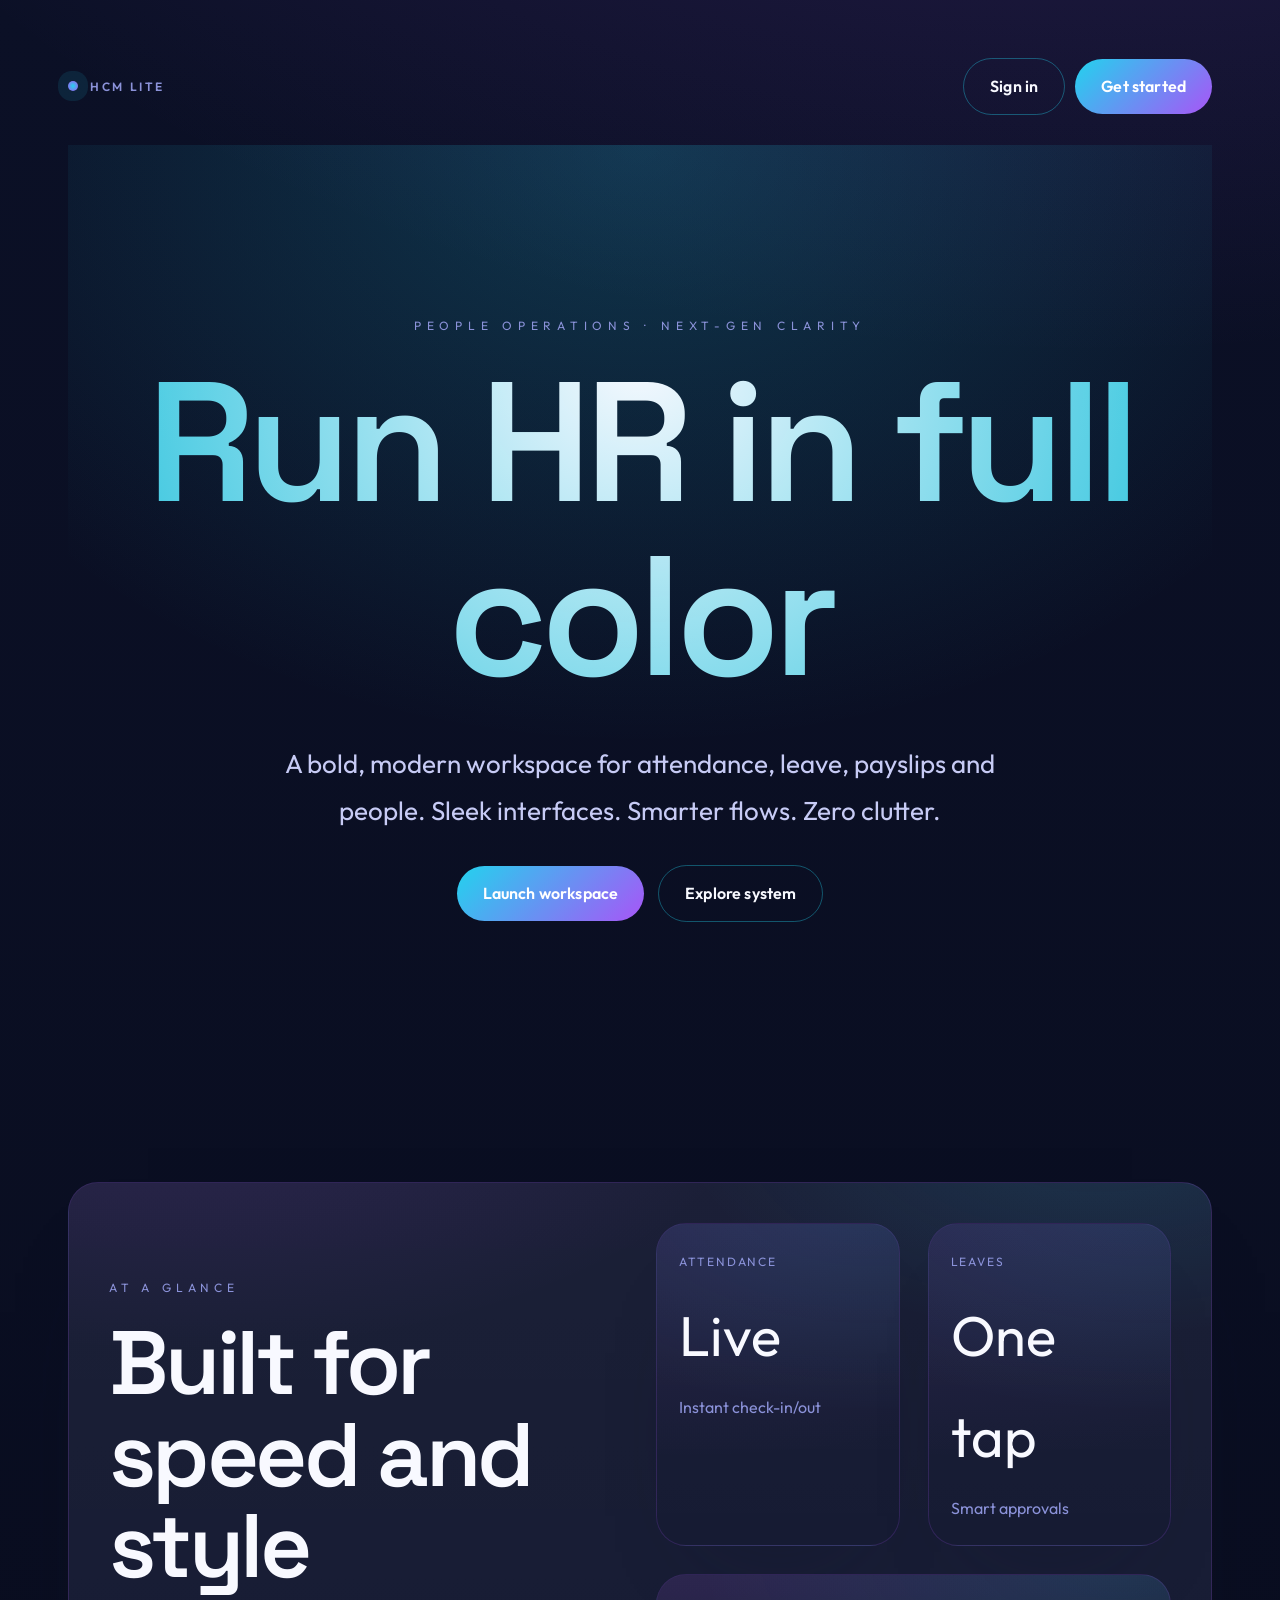
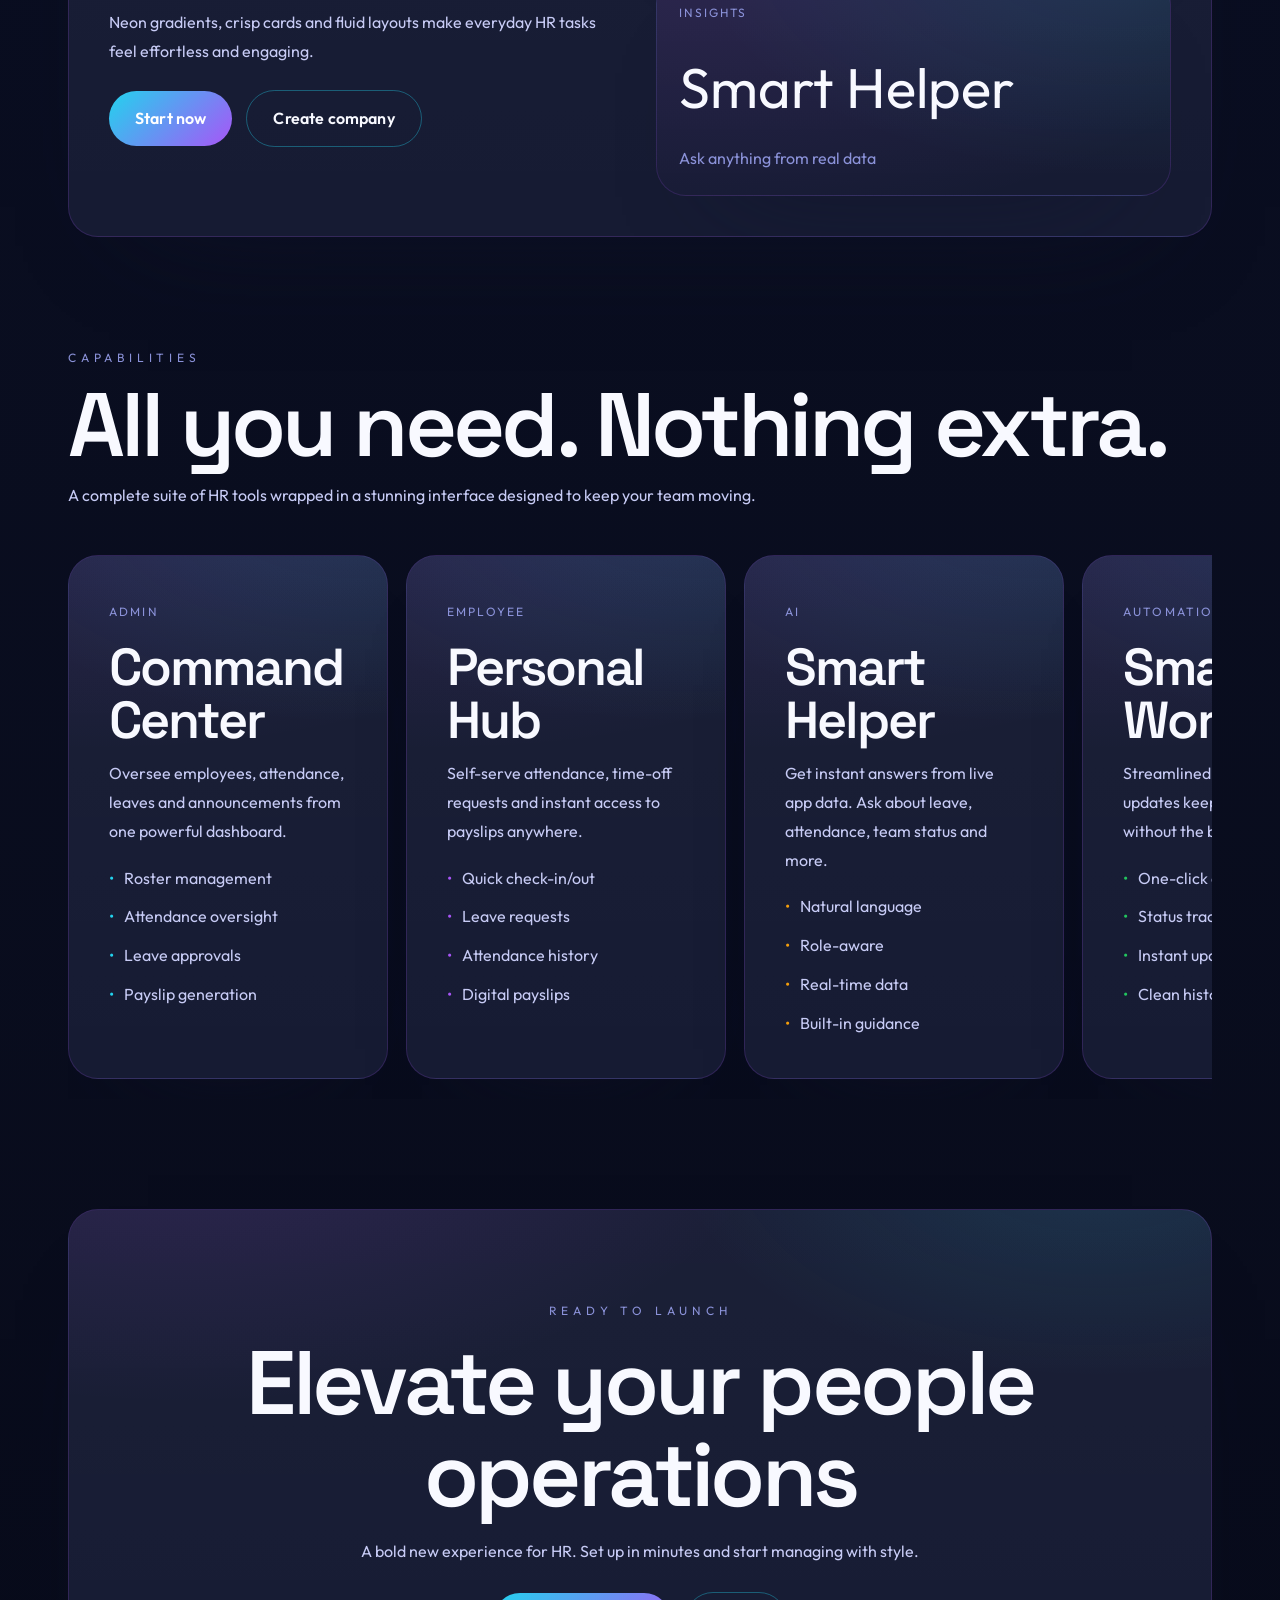
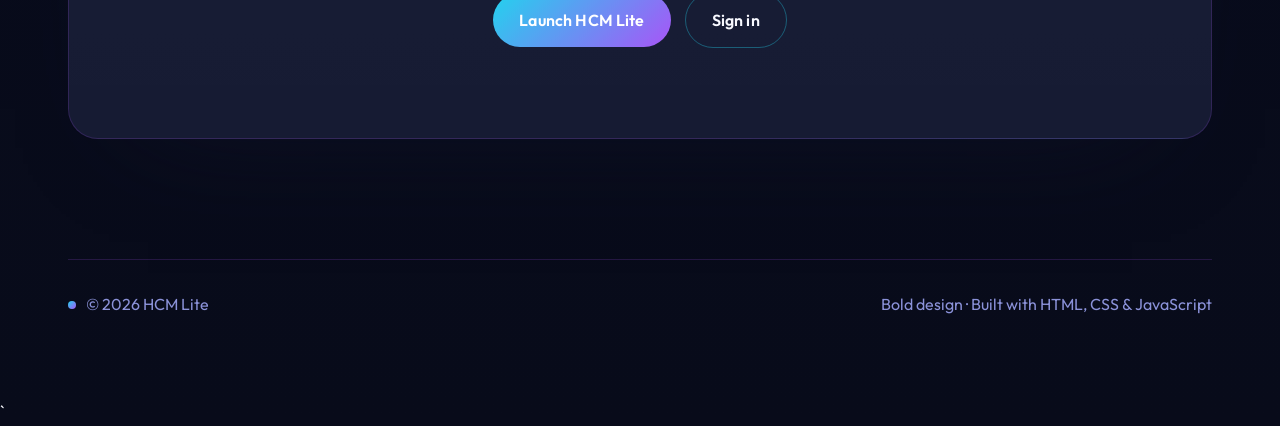
==== commit 711851d0: "Redesign with bold neon aesthetic and extended home page" ====
--- a/index.html
+++ b/index.html
@@ -6,15 +6,15 @@
   <title>HCM Lite — Human Capital, Reimagined</title>
   <link rel="preconnect" href="https://fonts.googleapis.com">
   <link rel="preconnect" href="https://fonts.gstatic.com" crossorigin>
-  <link href="https://fonts.googleapis.com/css2?family=Fraunces:ital,opsz,wght@0,9..144,400..900;1,9..144,400..900&family=Jost:wght@400;500;600&display=swap" rel="stylesheet">
+  <link href="https://fonts.googleapis.com/css2?family=Outfit:wght@400;500;600;700&family=Space+Grotesk:wght@400;500;600;700&display=swap" rel="stylesheet">
   <link rel="stylesheet" href="css/style.css">
 </head>
 <body>
   <div class="container">
     <header style="display:flex;align-items:center;justify-content:space-between;gap:16px;padding:10px 0 30px">
       <div style="display:flex;align-items:center;gap:12px">
-        <div style="width:10px;height:10px;border-radius:50%;background:radial-gradient(circle,var(--accent-2),var(--accent));box-shadow:0 0 0 10px rgba(124,59,255,.08)"></div>
-        <span style="font-weight:600;letter-spacing:.18em;text-transform:uppercase;font-size:12px;color:var(--muted)">HCM Lite</span>
+        <div style="width:10px;height:10px;border-radius:50%;background:radial-gradient(circle,var(--accent),var(--accent-2));box-shadow:0 0 0 10px rgba(34,211,238,.1)"></div>
+        <span style="font-weight:600;letter-spacing:.22em;text-transform:uppercase;font-size:12px;color:var(--muted)">HCM Lite</span>
       </div>
       <div class="row" style="gap:10px">
         <a class="btn secondary" href="login.html">Sign in</a>
@@ -23,119 +23,105 @@
     </header>
 
     <section class="hero">
-      <span class="eyebrow">People operations · Delightfully clear</span>
-      <h1>Run HR with intent</h1>
-      <p>A vibrant workspace for attendance, leave, payslips and the people who keep the company moving. Playful where helpful. Precise everywhere else.</p>
+      <span class="eyebrow">People operations · Next-gen clarity</span>
+      <h1>Run HR in full color</h1>
+      <p>A bold, modern workspace for attendance, leave, payslips and people. Sleek interfaces. Smarter flows. Zero clutter.</p>
       <div class="row" style="justify-content:center;margin-top:10px">
         <a class="btn" href="login.html">Launch workspace</a>
-        <a class="btn secondary" href="#capabilities">See capabilities</a>
+        <a class="btn secondary" href="#capabilities">Explore system</a>
       </div>
     </section>
 
-    <section id="capabilities" style="margin-top:clamp(40px,10vw,90px)">
+    <section style="margin-top:clamp(40px,10vw,90px)">
+      <div class="card" style="display:grid;grid-template-columns:repeat(auto-fit,minmax(260px,1fr));gap:clamp(18px,5vw,32px);align-items:center">
+        <div>
+          <span class="eyebrow" style="letter-spacing:.4em;text-transform:uppercase;font-size:12px;color:var(--muted)">At a glance</span>
+          <h2 style="margin-top:16px">Built for speed and style</h2>
+          <p style="color:var(--text-secondary);margin-top:12px">Neon gradients, crisp cards and fluid layouts make everyday HR tasks feel effortless and engaging.</p>
+          <div class="row" style="margin-top:24px">
+            <a class="btn" href="login.html">Start now</a>
+            <a class="btn secondary" href="login.html">Create company</a>
+          </div>
+        </div>
+        <div class="grid" style="grid-template-columns:repeat(2,minmax(0,1fr))">
+          <article class="card" style="padding:22px">
+            <span style="color:var(--muted);letter-spacing:.16em;text-transform:uppercase;font-size:12px">Attendance</span>
+            <p class="num" style="font-size:clamp(36px,8vw,56px);margin-top:12px">Live</p>
+            <p style="color:var(--muted);margin-top:6px">Instant check-in/out</p>
+          </article>
+          <article class="card" style="padding:22px">
+            <span style="color:var(--muted);letter-spacing:.16em;text-transform:uppercase;font-size:12px">Leaves</span>
+            <p class="num" style="font-size:clamp(36px,8vw,56px);margin-top:12px">One tap</p>
+            <p style="color:var(--muted);margin-top:6px">Smart approvals</p>
+          </article>
+          <article class="card" style="padding:22px;grid-column:1/-1">
+            <span style="color:var(--muted);letter-spacing:.16em;text-transform:uppercase;font-size:12px">Insights</span>
+            <p class="num" style="font-size:clamp(36px,8vw,56px);margin-top:12px">Smart Helper</p>
+            <p style="color:var(--muted);margin-top:6px">Ask anything from real data</p>
+          </article>
+        </div>
+      </div>
+    </section>
+
+    <section id="capabilities" style="margin-top:clamp(60px,12vw,110px)">
       <div style="display:flex;flex-direction:column;gap:10px;margin-bottom:clamp(24px,6vw,36px)">
         <span class="eyebrow" style="letter-spacing:.4em;text-transform:uppercase;font-size:12px;color:var(--muted)">Capabilities</span>
-        <h2 style="margin:0">Everything in one bright space</h2>
-        <p style="color:var(--text-secondary);max-width:680px">Purpose-built flows for admins and employees. Colorful, intuitive, and refreshingly simple.</p>
+        <h2 style="margin:0">All you need. Nothing extra.</h2>
+        <p style="color:var(--text-secondary);max-width:720px">A complete suite of HR tools wrapped in a stunning interface designed to keep your team moving.</p>
       </div>
-      <div class="grid" style="grid-template-columns:repeat(auto-fit,minmax(280px,1fr))">
-        <article class="card">
+      <div class="slider">
+        <article class="card slide">
           <span class="eyebrow" style="letter-spacing:.18em;text-transform:uppercase;font-size:12px;color:var(--muted)">Admin</span>
-          <h3 style="margin-top:16px">Command center</h3>
-          <p style="color:var(--text-secondary);margin-top:10px">Roster oversight, leave approvals, live attendance and company-wide announcements from a single view.</p>
+          <h3 style="margin-top:16px">Command Center</h3>
+          <p style="color:var(--text-secondary);margin-top:10px">Oversee employees, attendance, leaves and announcements from one powerful dashboard.</p>
           <ul style="margin-top:18px;display:flex;flex-direction:column;gap:10px;list-style:none;color:var(--text-secondary)">
-            <li style="display:flex;gap:10px;align-items:flex-start"><span style="color:var(--accent)">•</span> Employee management</li>
+            <li style="display:flex;gap:10px;align-items:flex-start"><span style="color:var(--accent)">•</span> Roster management</li>
             <li style="display:flex;gap:10px;align-items:flex-start"><span style="color:var(--accent)">•</span> Attendance oversight</li>
-            <li style="display:flex;gap:10px;align-items:flex-start"><span style="color:var(--accent)">•</span> Leave workflows</li>
+            <li style="display:flex;gap:10px;align-items:flex-start"><span style="color:var(--accent)">•</span> Leave approvals</li>
             <li style="display:flex;gap:10px;align-items:flex-start"><span style="color:var(--accent)">•</span> Payslip generation</li>
           </ul>
         </article>
-        <article class="card">
+        <article class="card slide">
           <span class="eyebrow" style="letter-spacing:.18em;text-transform:uppercase;font-size:12px;color:var(--muted)">Employee</span>
-          <h3 style="margin-top:16px">Personal workspace</h3>
-          <p style="color:var(--text-secondary);margin-top:10px">Own attendance, raise time-off, review history and access payslips with zero friction.</p>
+          <h3 style="margin-top:16px">Personal Hub</h3>
+          <p style="color:var(--text-secondary);margin-top:10px">Self-serve attendance, time-off requests and instant access to payslips anywhere.</p>
           <ul style="margin-top:18px;display:flex;flex-direction:column;gap:10px;list-style:none;color:var(--text-secondary)">
             <li style="display:flex;gap:10px;align-items:flex-start"><span style="color:var(--accent-2)">•</span> Quick check-in/out</li>
             <li style="display:flex;gap:10px;align-items:flex-start"><span style="color:var(--accent-2)">•</span> Leave requests</li>
             <li style="display:flex;gap:10px;align-items:flex-start"><span style="color:var(--accent-2)">•</span> Attendance history</li>
-            <li style="display:flex;gap:10px;align-items:flex-start"><span style="color:var(--accent-2)">•</span> Payslip access</li>
+            <li style="display:flex;gap:10px;align-items:flex-start"><span style="color:var(--accent-2)">•</span> Digital payslips</li>
           </ul>
         </article>
-        <article class="card">
-          <span class="eyebrow" style="letter-spacing:.18em;text-transform:uppercase;font-size:12px;color:var(--muted)">Intelligence</span>
+        <article class="card slide">
+          <span class="eyebrow" style="letter-spacing:.18em;text-transform:uppercase;font-size:12px;color:var(--muted)">AI</span>
           <h3 style="margin-top:16px">Smart Helper</h3>
-          <p style="color:var(--text-secondary);margin-top:10px">Context-aware assistant that answers from real app data. Ask about leave balance, attendance or team status.</p>
+          <p style="color:var(--text-secondary);margin-top:10px">Get instant answers from live app data. Ask about leave, attendance, team status and more.</p>
           <ul style="margin-top:18px;display:flex;flex-direction:column;gap:10px;list-style:none;color:var(--text-secondary)">
-            <li style="display:flex;gap:10px;align-items:flex-start"><span style="color:var(--accent-3)">•</span> Natural questions</li>
+            <li style="display:flex;gap:10px;align-items:flex-start"><span style="color:var(--accent-3)">•</span> Natural language</li>
+            <li style="display:flex;gap:10px;align-items:flex-start"><span style="color:var(--accent-3)">•</span> Role-aware</li>
             <li style="display:flex;gap:10px;align-items:flex-start"><span style="color:var(--accent-3)">•</span> Real-time data</li>
-            <li style="display:flex;gap:10px;align-items:flex-start"><span style="color:var(--accent-3)">•</span> Role-aware answers</li>
             <li style="display:flex;gap:10px;align-items:flex-start"><span style="color:var(--accent-3)">•</span> Built-in guidance</li>
+          </ul>
+        </article>
+        <article class="card slide">
+          <span class="eyebrow" style="letter-spacing:.18em;text-transform:uppercase;font-size:12px;color:var(--muted)">Automation</span>
+          <h3 style="margin-top:16px">Smart Workflows</h3>
+          <p style="color:var(--text-secondary);margin-top:10px">Streamlined approvals and updates keep everyone in sync without the back-and-forth.</p>
+          <ul style="margin-top:18px;display:flex;flex-direction:column;gap:10px;list-style:none;color:var(--text-secondary)">
+            <li style="display:flex;gap:10px;align-items:flex-start"><span style="color:var(--accent-4)">•</span> One-click actions</li>
+            <li style="display:flex;gap:10px;align-items:flex-start"><span style="color:var(--accent-4)">•</span> Status tracking</li>
+            <li style="display:flex;gap:10px;align-items:flex-start"><span style="color:var(--accent-4)">•</span> Instant updates</li>
+            <li style="display:flex;gap:10px;align-items:flex-start"><span style="color:var(--accent-4)">•</span> Clean history</li>
           </ul>
         </article>
       </div>
     </section>
 
     <section style="margin-top:clamp(60px,12vw,110px)">
-      <div class="card" style="display:grid;grid-template-columns:repeat(auto-fit,minmax(280px,1fr));gap:clamp(20px,6vw,40px);align-items:center">
-        <div>
-          <span class="eyebrow" style="letter-spacing:.4em;text-transform:uppercase;font-size:12px;color:var(--muted)">Designed for focus</span>
-          <h2 style="margin-top:16px">Clarity with a spark</h2>
-          <p style="color:var(--text-secondary);margin-top:12px">Every action is a step forward. Soft gradients, generous spacing and considered typography create an energizing yet calm environment for people work.</p>
-          <div class="row" style="margin-top:24px">
-            <a class="btn" href="login.html">Start now</a>
-            <a class="btn secondary" href="login.html">Create company</a>
-          </div>
-        </div>
-        <div style="display:grid;grid-template-columns:repeat(2,minmax(0,1fr));gap:16px">
-          <div class="card" style="padding:20px">
-            <span style="color:var(--muted);letter-spacing:.12em;text-transform:uppercase;font-size:12px">Attendance</span>
-            <p style="font-family:'Fraunces',serif;font-size:clamp(28px,6vw,42px);margin-top:10px">On-time tracking</p>
-            <p style="color:var(--muted);margin-top:6px">Clear status at a glance</p>
-          </div>
-          <div class="card" style="padding:20px">
-            <span style="color:var(--muted);letter-spacing:.12em;text-transform:uppercase;font-size:12px">Leaves</span>
-            <p style="font-family:'Fraunces',serif;font-size:clamp(28px,6vw,42px);margin-top:10px">Streamlined flow</p>
-            <p style="color:var(--muted);margin-top:6px">Approve with confidence</p>
-          </div>
-          <div class="card" style="padding:20px;grid-column:1/-1">
-            <span style="color:var(--muted);letter-spacing:.12em;text-transform:uppercase;font-size:12px">Payslips</span>
-            <p style="font-family:'Fraunces',serif;font-size:clamp(28px,6vw,42px);margin-top:10px">Ready when needed</p>
-            <p style="color:var(--muted);margin-top:6px">Organized and accessible</p>
-          </div>
-        </div>
-      </div>
-    </section>
-
-    <section style="margin-top:clamp(60px,12vw,110px)">
-      <div style="display:flex;flex-direction:column;gap:10px;margin-bottom:clamp(24px,6vw,36px);text-align:center;align-items:center">
-        <span class="eyebrow" style="letter-spacing:.4em;text-transform:uppercase;font-size:12px;color:var(--muted)">Built for teams</span>
-        <h2 style="margin:0">Modern HR with personality</h2>
-        <p style="color:var(--text-secondary);max-width:620px">Fast to set up, easy to use. Get started in minutes with no complex configuration.</p>
-      </div>
-      <div class="grid" style="grid-template-columns:repeat(auto-fit,minmax(260px,1fr))">
-        <article class="card" style="text-align:center">
-          <div style="width:12px;height:12px;border-radius:50%;background:var(--accent);margin:0 auto 16px;box-shadow:0 0 0 12px rgba(124,59,255,.08)"></div>
-          <h3>Set up in minutes</h3>
-          <p style="color:var(--text-secondary);margin-top:10px">Create your company and admin account on first login. Add employees and go.</p>
-        </article>
-        <article class="card" style="text-align:center">
-          <div style="width:12px;height:12px;border-radius:50%;background:var(--accent-2);margin:0 auto 16px;box-shadow:0 0 0 12px rgba(34,211,238,.08)"></div>
-          <h3>Role-based access</h3>
-          <p style="color:var(--text-secondary);margin-top:10px">Clear separation between admin and employee views with secure sessions.</p>
-        </article>
-        <article class="card" style="text-align:center">
-          <div style="width:12px;height:12px;border-radius:50%;background:var(--accent-3);margin:0 auto 16px;box-shadow:0 0 0 12px rgba(245,158,11,.1)"></div>
-          <h3>All data in one place</h3>
-          <p style="color:var(--text-secondary);margin-top:10px">Attendance, leaves and payslips stay organized and easy to find.</p>
-        </article>
-      </div>
-    </section>
-
-    <section style="margin-top:clamp(60px,12vw,110px)">
-      <div class="card" style="text-align:center;padding:clamp(40px,10vw,80px);display:flex;flex-direction:column;align-items:center;gap:16px">
-        <span class="eyebrow" style="letter-spacing:.4em;text-transform:uppercase;font-size:12px;color:var(--muted)">Ready to begin</span>
-        <h2 style="margin:0">Bring color to your people operations</h2>
-        <p style="color:var(--text-secondary);max-width:560px">A refined HR experience that respects your team's time and energy.</p>
+      <div class="card" style="text-align:center;padding:clamp(40px,10vw,90px);display:flex;flex-direction:column;align-items:center;gap:16px">
+        <span class="eyebrow" style="letter-spacing:.4em;text-transform:uppercase;font-size:12px;color:var(--muted)">Ready to launch</span>
+        <h2 style="margin:0">Elevate your people operations</h2>
+        <p style="color:var(--text-secondary);max-width:620px">A bold new experience for HR. Set up in minutes and start managing with style.</p>
         <div class="row" style="justify-content:center;margin-top:10px">
           <a class="btn" href="login.html">Launch HCM Lite</a>
           <a class="btn secondary" href="login.html">Sign in</a>
@@ -145,10 +131,10 @@
 
     <footer style="margin-top:clamp(60px,12vw,120px);padding:30px 0;display:flex;flex-wrap:wrap;align-items:center;justify-content:space-between;gap:16px;border-top:1px solid var(--border)">
       <div style="display:flex;align-items:center;gap:10px">
-        <div style="width:8px;height:8px;border-radius:50%;background:var(--accent)"></div>
+        <div style="width:8px;height:8px;border-radius:50%;background:linear-gradient(135deg,var(--accent),var(--accent-2))"></div>
         <span style="color:var(--muted)">© 2026 HCM Lite</span>
       </div>
-      <span style="color:var(--muted)">Crafted for clarity · Built with HTML, CSS & JavaScript</span>
+      <span style="color:var(--muted)">Bold design · Built with HTML, CSS & JavaScript</span>
     </footer>
   </div>
 </body>
--- a/css/style.css
+++ b/css/style.css
@@ -1,38 +1,38 @@
-@import url('https://fonts.googleapis.com/css2?family=Fraunces:ital,opsz,wght@0,9..144,400..900;1,9..144,400..900&family=Jost:wght@400;500;600&family=IBM+Plex+Mono:wght@400;500&display=swap');
+@import url('https://fonts.googleapis.com/css2?family=Outfit:wght@400;500;600;700&family=Fraunces:ital,opsz,wght@0,9..144,400..900;1,9..144,400..900&family=Space+Grotesk:wght@400;500;600;700&display=swap');
 
 :root{
-  --bg:#f7f5ff;
-  --bg-2:#f3f0ff;
-  --surface:#ffffff;
-  --surface-2:#f8f7ff;
-  --text:#1f1b3a;
-  --text-secondary:#433d7a;
-  --muted:#6f689c;
-  --accent:#7c3bff;
-  --accent-2:#22d3ee;
+  --bg:#0b1026;
+  --bg-2:#10162b;
+  --surface:#161b33;
+  --surface-2:#1f2547;
+  --text:#f8f9ff;
+  --text-secondary:#c7cbf5;
+  --muted:#8b92d9;
+  --accent:#22d3ee;
+  --accent-2:#a855f7;
   --accent-3:#f59e0b;
-  --success:#22c55e;
-  --danger:#ef4444;
+  --accent-4:#22c55e;
+  --danger:#f87171;
   --warn:#f59e0b;
-  --border:rgba(124,59,255,.12);
-  --border-strong:rgba(124,59,255,.24);
-  --glow:rgba(124,59,255,.18);
-  --radius-lg:28px;
-  --radius-md:18px;
+  --border:rgba(168,85,247,.18);
+  --border-strong:rgba(34,211,238,.36);
+  --glow:rgba(34,211,238,.22);
+  --radius-lg:30px;
+  --radius-md:20px;
   --radius-sm:14px;
-  --shadow:0 80px 140px -90px rgba(124,59,255,.4),0 40px 80px -60px rgba(31,27,58,.12);
-  --shadow-soft:0 40px 90px -70px rgba(31,27,58,.16);
+  --shadow:0 90px 160px -100px rgba(34,211,238,.4),0 60px 120px -80px rgba(168,85,247,.3);
+  --shadow-soft:0 50px 110px -80px rgba(15,19,40,.9);
 }
 
 *{box-sizing:border-box;margin:0;padding:0}
 html{scroll-behavior:smooth}
 body{
-  font-family:'Jost',system-ui,-apple-system,BlinkMacSystemFont,sans-serif;
+  font-family:'Outfit',system-ui,-apple-system,BlinkMacSystemFont,sans-serif;
   background:
-    radial-gradient(1200px 800px at 90% -10%,rgba(34,211,238,.16),transparent),
-    radial-gradient(1000px 700px at 10% -20%,rgba(124,59,255,.18),transparent),
-    radial-gradient(900px 700px at 50% 110%,rgba(245,158,11,.14),transparent),
-    linear-gradient(180deg,var(--bg) 0%,#fbfaff 100%);
+    radial-gradient(1400px 900px at 85% -15%,rgba(168,85,247,.22),transparent),
+    radial-gradient(1100px 800px at 10% -25%,rgba(34,211,238,.18),transparent),
+    radial-gradient(900px 700px at 50% 120%,rgba(245,158,11,.16),transparent),
+    linear-gradient(180deg,var(--bg) 0%,#080b1a 100%);
   color:var(--text);
   min-height:100vh;
   line-height:1.8;
@@ -42,26 +42,25 @@
 a{color:var(--accent);text-decoration:none;transition:color .2s ease}
 a:hover{color:var(--accent-2)}
 
-.container{max-width:1180px;margin:0 auto;padding:clamp(16px,4vw,44px)}
-.grid{display:grid;gap:clamp(16px,3vw,26px)}
+.container{max-width:1240px;margin:0 auto;padding:clamp(16px,4vw,48px)}
+.grid{display:grid;gap:clamp(16px,3vw,28px)}
 
 .card{
   position:relative;
-  background:radial-gradient(400px 200px at 90% -10%,rgba(124,59,255,.08),transparent),var(--surface);
+  background:radial-gradient(420px 220px at 90% -10%,rgba(34,211,238,.12),transparent),linear-gradient(180deg,rgba(255,255,255,.02) 0%,rgba(255,255,255,0) 100%),var(--surface);
   border:1px solid var(--border);
   border-radius:var(--radius-lg);
-  padding:clamp(22px,4vw,36px);
+  padding:clamp(24px,4vw,40px);
   box-shadow:var(--shadow-soft);
   overflow:hidden;
-}
-.card::after{
+  backdrop-filter:blur(20px) saturate(120%);
+}
+.card::before{
   content:"";
   position:absolute;
   inset:0;
-  background:linear-gradient(180deg,rgba(255,255,255,.9) 0%,rgba(255,255,255,.7) 100%);
-  mix-blend-mode:screen;
+  background:radial-gradient(600px 300px at 10% -20%,rgba(168,85,247,.14),transparent);
   pointer-events:none;
-  opacity:.4;
 }
 .card > *{position:relative;z-index:1}
 
@@ -69,18 +68,18 @@
   display:inline-flex;
   align-items:center;
   gap:8px;
-  background:linear-gradient(135deg,var(--accent) 0%,#9b5bff 100%);
+  background:linear-gradient(135deg,var(--accent) 0%,var(--accent-2) 100%);
   color:#fff;
   border:none;
-  padding:12px 24px;
+  padding:13px 26px;
   border-radius:999px;
   cursor:pointer;
   font-weight:600;
   letter-spacing:.01em;
   transition:transform .2s ease,box-shadow .2s ease,filter .2s ease;
-  box-shadow:0 40px 70px -50px var(--glow);
-}
-.btn:hover{transform:translateY(-4px);box-shadow:0 50px 80px -40px rgba(124,59,255,.4)}
+  box-shadow:0 50px 90px -60px rgba(34,211,238,.5);
+}
+.btn:hover{transform:translateY(-4px);box-shadow:0 60px 100px -50px rgba(168,85,247,.5)}
 .btn:active{transform:translateY(-1px)}
 .btn.secondary{
   background:transparent;
@@ -88,31 +87,31 @@
   border:1px solid var(--border-strong);
   box-shadow:none;
 }
-.btn.secondary:hover{border-color:rgba(124,59,255,.6)}
+.btn.secondary:hover{border-color:rgba(34,211,238,.8)}
 
 .input{
   width:100%;
-  padding:13px 18px;
+  padding:14px 20px;
   border-radius:var(--radius-sm);
   border:1px solid transparent;
-  background:linear-gradient(var(--surface),var(--surface)) padding-box,linear-gradient(120deg,rgba(124,59,255,.4),rgba(34,211,238,.25)) border-box;
+  background:linear-gradient(var(--surface-2),var(--surface-2)) padding-box,linear-gradient(120deg,rgba(34,211,238,.4),rgba(168,85,247,.3)) border-box;
   color:var(--text);
   margin-top:8px;
-  font-family:'Jost',sans-serif;
+  font-family:'Outfit',sans-serif;
   transition:box-shadow .2s ease;
 }
 .input:focus{
   outline:none;
-  box-shadow:0 0 0 4px rgba(124,59,255,.1);
-}
-.label{font-size:13px;color:var(--muted);margin-top:18px;display:block;letter-spacing:.12em;text-transform:uppercase}
+  box-shadow:0 0 0 4px rgba(34,211,238,.12);
+}
+.label{font-size:13px;color:var(--muted);margin-top:18px;display:block;letter-spacing:.14em;text-transform:uppercase}
 
 .nav{
   display:flex;
   gap:8px;
   flex-wrap:wrap;
   padding:10px;
-  background:rgba(255,255,255,.8);
+  background:linear-gradient(180deg,rgba(255,255,255,.02),transparent),var(--surface);
   border-radius:999px;
   margin-bottom:clamp(24px,6vw,40px);
   border:1px solid var(--border);
@@ -120,22 +119,22 @@
   backdrop-filter:blur(18px);
 }
 .nav a{
-  padding:10px 20px;
+  padding:10px 22px;
   border-radius:999px;
   color:var(--text-secondary);
   font-weight:500;
 }
 .nav a:hover{color:var(--text)}
-.nav a.active{background:linear-gradient(135deg,var(--accent) 0%,#9b5bff 100%);color:#fff;box-shadow:0 30px 60px -40px rgba(124,59,255,.5)}
+.nav a.active{background:linear-gradient(135deg,var(--accent) 0%,var(--accent-2) 100%);color:#fff;box-shadow:0 40px 80px -50px rgba(34,211,238,.6)}
 
 .stat{display:flex;flex-direction:column;gap:10px}
-.stat span:first-child{color:var(--muted);letter-spacing:.14em;text-transform:uppercase;font-size:12px}
+.stat span:first-child{color:var(--muted);letter-spacing:.16em;text-transform:uppercase;font-size:12px}
 .stat .num{
-  font-family:'Fraunces',serif;
-  font-size:clamp(38px,9vw,68px);
+  font-family:'Space Grotesk',sans-serif;
+  font-size:clamp(40px,10vw,76px);
   font-weight:600;
-  letter-spacing:-.04em;
-  background:linear-gradient(135deg,var(--text) 0%,rgba(124,59,255,.9) 100%);
+  letter-spacing:-.05em;
+  background:linear-gradient(135deg,var(--text) 0%,rgba(34,211,238,.9) 100%);
   -webkit-background-clip:text;
   background-clip:text;
   color:transparent;
@@ -145,21 +144,21 @@
 .table{width:100%;border-collapse:collapse}
 .table th{
   text-align:left;
-  padding:14px 20px;
+  padding:14px 22px;
   font-size:13px;
-  letter-spacing:.12em;
+  letter-spacing:.14em;
   text-transform:uppercase;
   color:var(--muted);
-  background:rgba(124,59,255,.03);
-}
-.table td{padding:16px 20px;border-top:1px solid var(--border);color:var(--text-secondary)}
+  background:rgba(34,211,238,.04);
+}
+.table td{padding:18px 22px;border-top:1px solid var(--border);color:var(--text-secondary)}
 .table tr:hover td{color:var(--text)}
 
-.badge{padding:6px 14px;border-radius:999px;font-size:12px;background:rgba(124,59,255,.08);color:var(--accent)}
-.badge.present{background:rgba(34,197,94,.12);color:var(--success)}
-.badge.late{background:rgba(245,158,11,.14);color:#b45309}
-.badge.absent{background:rgba(239,68,68,.14);color:var(--danger)}
-.badge.half{background:rgba(34,211,238,.14);color:#0e7490}
+.badge{padding:7px 16px;border-radius:999px;font-size:12px;background:rgba(168,85,247,.16);color:var(--accent-2)}
+.badge.present{background:rgba(34,197,94,.16);color:var(--accent-4)}
+.badge.late{background:rgba(245,158,11,.18);color:#fbbf24}
+.badge.absent{background:rgba(248,113,113,.18);color:var(--danger)}
+.badge.half{background:rgba(34,211,238,.18);color:var(--accent)}
 
 @media(max-width:760px){
   .container{padding:16px}
@@ -167,69 +166,83 @@
   .nav a{width:100%}
 }
 
-h1,h2,h3,h4{font-family:'Fraunces',serif;font-weight:600;letter-spacing:-.03em;line-height:1.06}
-h1{font-size:clamp(46px,12vw,110px);margin-bottom:18px}
-h2{font-size:clamp(34px,8vw,72px);margin-bottom:16px}
-h3{font-size:clamp(26px,6vw,42px);margin-bottom:12px}
+h1,h2,h3,h4{font-family:'Space Grotesk',sans-serif;font-weight:600;letter-spacing:-.04em;line-height:1.02}
+h1{font-size:clamp(52px,14vw,130px);margin-bottom:18px}
+h2{font-size:clamp(38px,10vw,90px);margin-bottom:16px}
+h3{font-size:clamp(28px,7vw,52px);margin-bottom:12px}
 
 .error{color:var(--danger);font-size:13px;margin-top:10px}
 .chat{
   position:fixed;
   bottom:clamp(16px,4vw,28px);
   right:clamp(16px,4vw,28px);
-  width:min(360px,92vw);
-  background:rgba(255,255,255,.95);
+  width:min(380px,92vw);
+  background:linear-gradient(180deg,rgba(255,255,255,.02),transparent),var(--surface);
   border:1px solid var(--border);
   border-radius:var(--radius-lg);
   overflow:hidden;
   box-shadow:var(--shadow);
-  backdrop-filter:blur(18px);
+  backdrop-filter:blur(20px);
 }
 .chat header{
-  background:linear-gradient(135deg,var(--accent) 0%,#9b5bff 100%);
-  padding:14px 18px;
+  background:linear-gradient(135deg,var(--accent) 0%,var(--accent-2) 100%);
+  padding:16px 20px;
   color:#fff;
   font-weight:600;
   display:flex;
   align-items:center;
   justify-content:space-between;
 }
-.chat body{padding:16px;max-height:320px;overflow:auto;display:flex;flex-direction:column;gap:12px}
+.chat body{padding:18px;max-height:340px;overflow:auto;display:flex;flex-direction:column;gap:14px}
 .chat input{
   width:100%;
-  padding:12px 18px;
+  padding:14px 20px;
   border:none;
   background:var(--surface-2);
   color:var(--text);
   border-top:1px solid var(--border);
 }
-.msg{font-size:14px;max-width:80%;padding:10px 16px;border-radius:18px;background:rgba(124,59,255,.08);color:var(--text-secondary)}
-.msg.user{align-self:flex-end;text-align:right;background:linear-gradient(135deg,rgba(124,59,255,.9),rgba(155,91,255,.9));color:#fff}
+.msg{font-size:14px;max-width:78%;padding:12px 18px;border-radius:20px;background:rgba(168,85,247,.16);color:var(--text-secondary)}
+.msg.user{align-self:flex-end;text-align:right;background:linear-gradient(135deg,rgba(34,211,238,.9),rgba(168,85,247,.9));color:#fff}
 
 .hero{
   position:relative;
   text-align:center;
-  padding:clamp(70px,16vw,150px) clamp(16px,6vw,40px);
+  padding:clamp(80px,18vw,170px) clamp(16px,6vw,40px);
   display:flex;
   flex-direction:column;
   align-items:center;
-  gap:18px;
+  gap:20px;
 }
 .hero::before{
   content:"";
   position:absolute;
   inset:0;
-  background:radial-gradient(700px 500px at 50% 0%,rgba(124,59,255,.16),transparent);
+  background:radial-gradient(800px 600px at 50% 0%,rgba(34,211,238,.2),transparent);
   pointer-events:none;
 }
 .hero > *{position:relative;z-index:1}
 .hero h1{
-  font-size:clamp(56px,16vw,150px);
-  background:radial-gradient(circle at top,rgba(31,27,58,1),rgba(124,59,255,.9));
+  font-size:clamp(60px,18vw,170px);
+  background:radial-gradient(circle at top,rgba(248,249,255,1),rgba(34,211,238,.9));
   -webkit-background-clip:text;
   background-clip:text;
   color:transparent;
 }
-.hero p{max-width:680px;color:var(--text-secondary);font-size:clamp(18px,3vw,24px)}
-.hero .eyebrow{letter-spacing:.42em;text-transform:uppercase;font-size:12px;color:var(--muted)}
+.hero p{max-width:720px;color:var(--text-secondary);font-size:clamp(19px,3vw,26px)}
+.hero .eyebrow{letter-spacing:.48em;text-transform:uppercase;font-size:12px;color:var(--muted)}
+
+.slider{
+  display:flex;
+  gap:18px;
+  overflow-x:auto;
+  scroll-snap-type:x mandatory;
+  padding:10px 4px 20px;
+  scrollbar-width:none;
+}
+.slider::-webkit-scrollbar{display:none}
+.slide{
+  flex:0 0 min(320px,80vw);
+  scroll-snap-align:start;
+}
 `
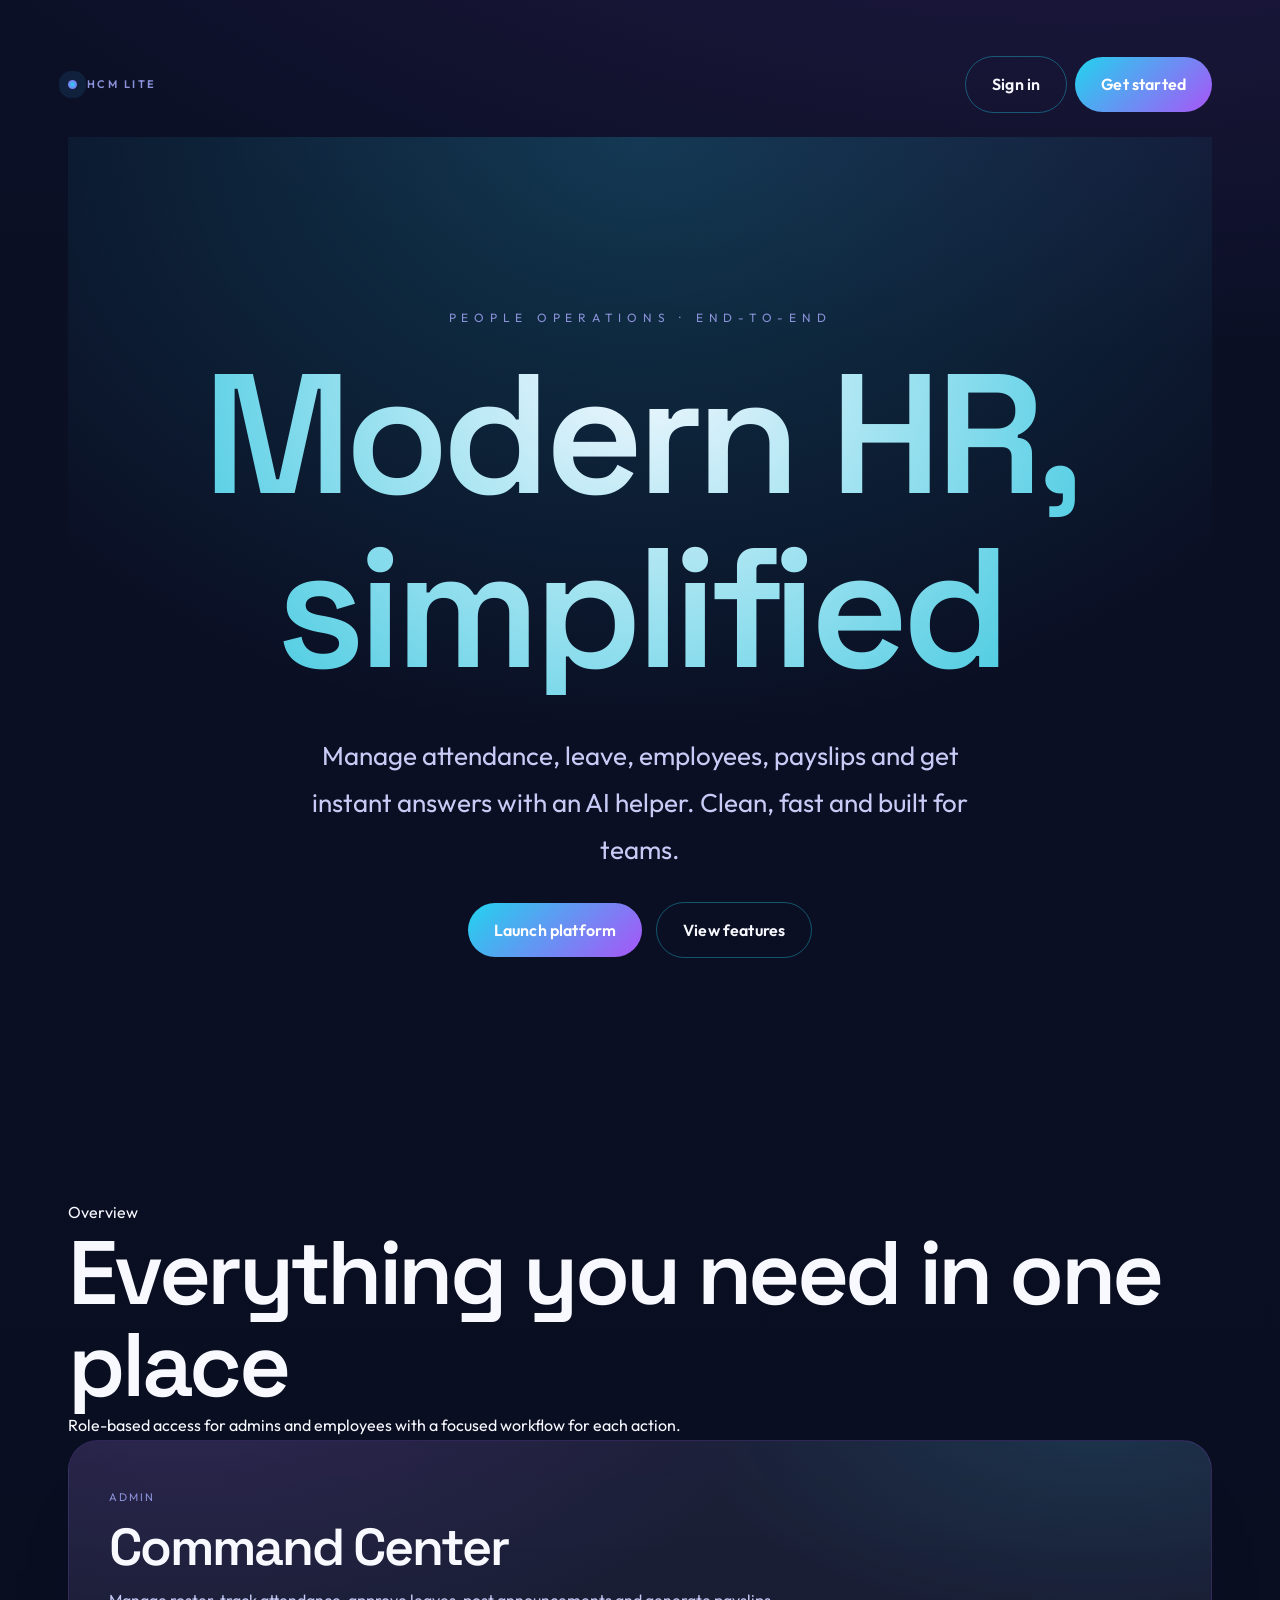
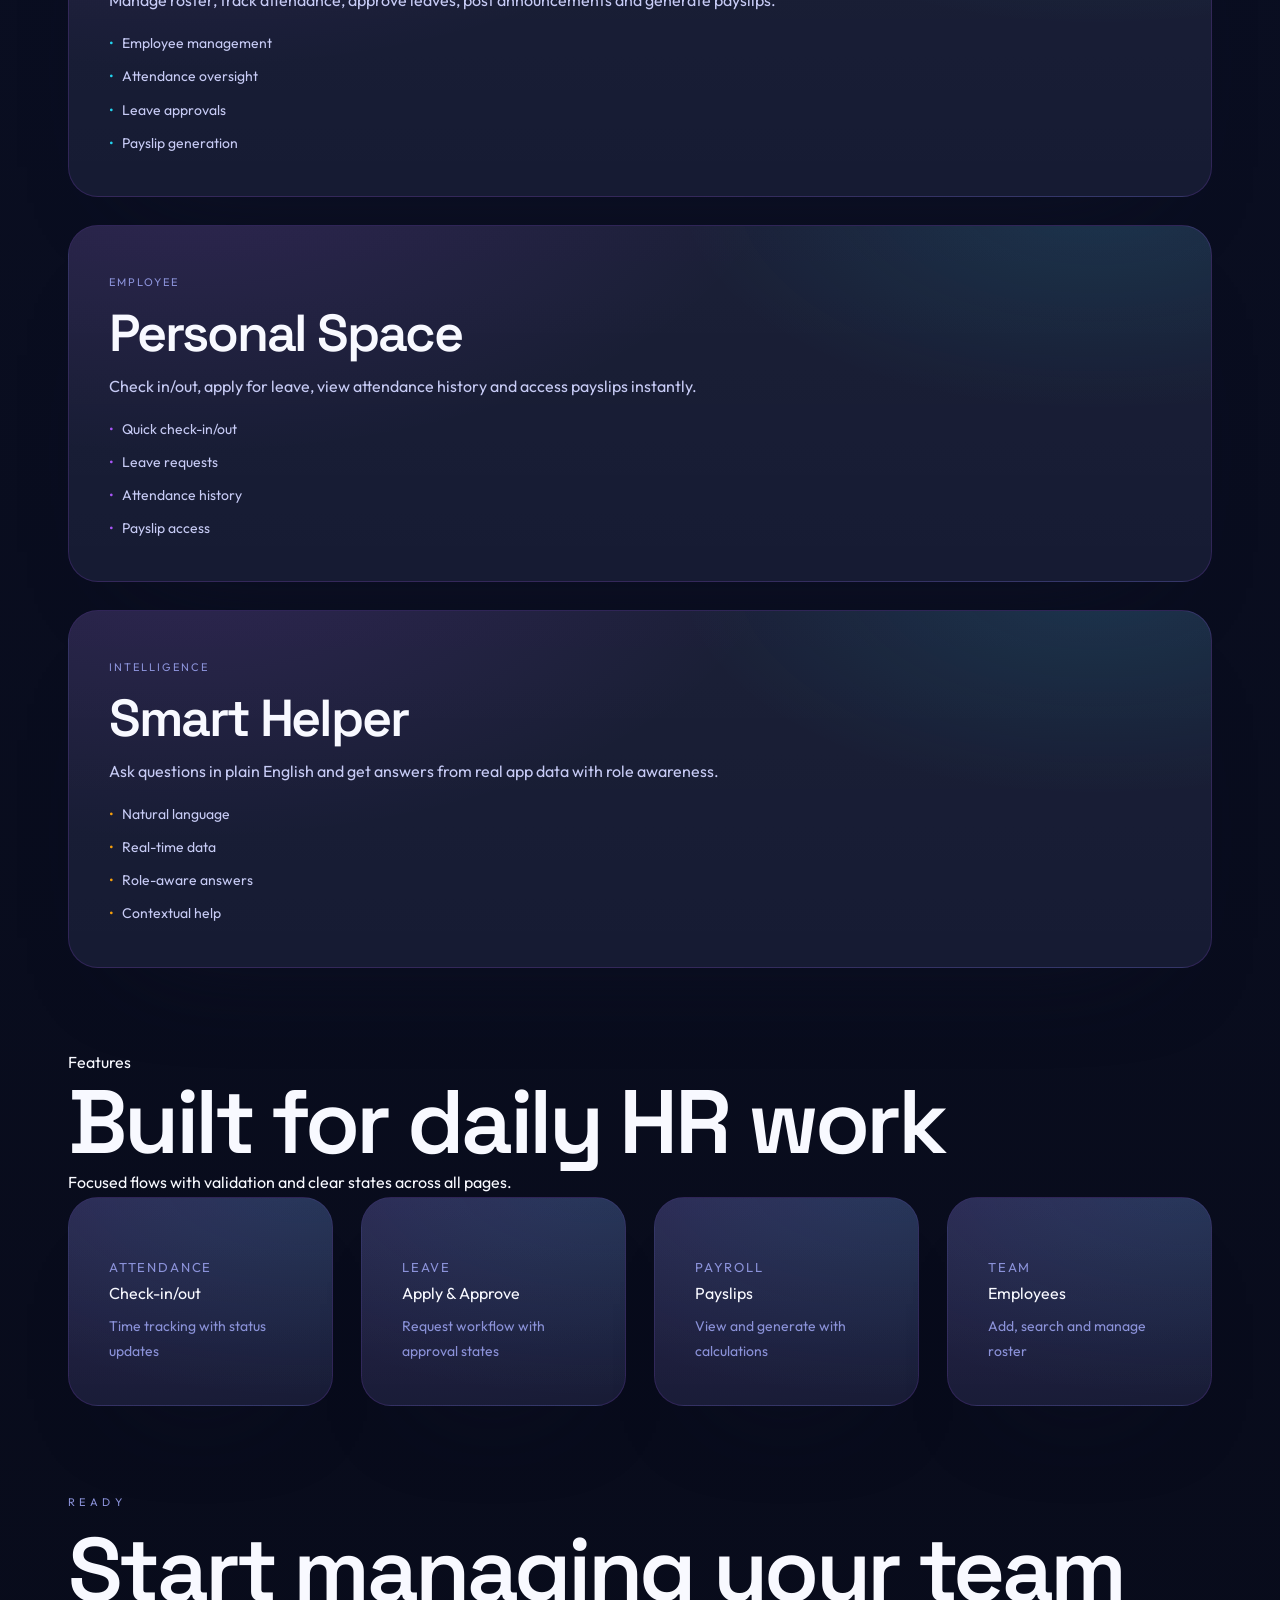
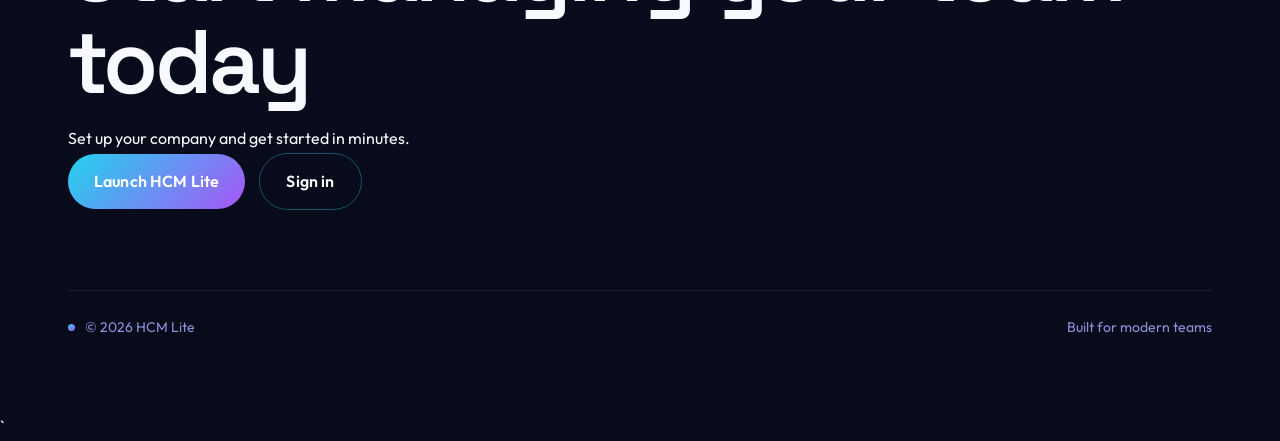
==== commit 2dfd5aa5: "Redesign UI: smaller text, new font, move login, add sections and validation" ====
--- a/index.html
+++ b/index.html
@@ -3,138 +3,128 @@
 <head>
   <meta charset="utf-8">
   <meta name="viewport" content="width=device-width,initial-scale=1">
-  <title>HCM Lite — Human Capital, Reimagined</title>
+  <title>HCM Lite — Human Capital Platform</title>
   <link rel="preconnect" href="https://fonts.googleapis.com">
   <link rel="preconnect" href="https://fonts.gstatic.com" crossorigin>
-  <link href="https://fonts.googleapis.com/css2?family=Outfit:wght@400;500;600;700&family=Space+Grotesk:wght@400;500;600;700&display=swap" rel="stylesheet">
+  <link href="https://fonts.googleapis.com/css2?family=Manrope:wght@400;500;600;700;800&family=Sora:wght@400;500;600;700;800&display=swap" rel="stylesheet">
   <link rel="stylesheet" href="css/style.css">
 </head>
 <body>
   <div class="container">
-    <header style="display:flex;align-items:center;justify-content:space-between;gap:16px;padding:10px 0 30px">
-      <div style="display:flex;align-items:center;gap:12px">
-        <div style="width:10px;height:10px;border-radius:50%;background:radial-gradient(circle,var(--accent),var(--accent-2));box-shadow:0 0 0 10px rgba(34,211,238,.1)"></div>
-        <span style="font-weight:600;letter-spacing:.22em;text-transform:uppercase;font-size:12px;color:var(--muted)">HCM Lite</span>
+    <header style="display:flex;align-items:center;justify-content:space-between;gap:14px;padding:8px 0 24px">
+      <div style="display:flex;align-items:center;gap:10px">
+        <div style="width:9px;height:9px;border-radius:50%;background:radial-gradient(circle,var(--accent),var(--accent-2));box-shadow:0 0 0 9px rgba(56,189,248,.1)"></div>
+        <span style="font-weight:600;letter-spacing:.22em;text-transform:uppercase;font-size:11px;color:var(--muted)">HCM Lite</span>
       </div>
-      <div class="row" style="gap:10px">
-        <a class="btn secondary" href="login.html">Sign in</a>
-        <a class="btn" href="login.html">Get started</a>
+      <div class="row" style="gap:8px">
+        <a class="btn secondary" href="pages/login.html">Sign in</a>
+        <a class="btn" href="pages/login.html">Get started</a>
       </div>
     </header>
 
     <section class="hero">
-      <span class="eyebrow">People operations · Next-gen clarity</span>
-      <h1>Run HR in full color</h1>
-      <p>A bold, modern workspace for attendance, leave, payslips and people. Sleek interfaces. Smarter flows. Zero clutter.</p>
-      <div class="row" style="justify-content:center;margin-top:10px">
-        <a class="btn" href="login.html">Launch workspace</a>
-        <a class="btn secondary" href="#capabilities">Explore system</a>
+      <span class="eyebrow">People operations · End-to-end</span>
+      <h1>Modern HR, simplified</h1>
+      <p>Manage attendance, leave, employees, payslips and get instant answers with an AI helper. Clean, fast and built for teams.</p>
+      <div class="row" style="justify-content:center;margin-top:8px">
+        <a class="btn" href="pages/login.html">Launch platform</a>
+        <a class="btn secondary" href="#features">View features</a>
       </div>
     </section>
 
-    <section style="margin-top:clamp(40px,10vw,90px)">
-      <div class="card" style="display:grid;grid-template-columns:repeat(auto-fit,minmax(260px,1fr));gap:clamp(18px,5vw,32px);align-items:center">
-        <div>
-          <span class="eyebrow" style="letter-spacing:.4em;text-transform:uppercase;font-size:12px;color:var(--muted)">At a glance</span>
-          <h2 style="margin-top:16px">Built for speed and style</h2>
-          <p style="color:var(--text-secondary);margin-top:12px">Neon gradients, crisp cards and fluid layouts make everyday HR tasks feel effortless and engaging.</p>
-          <div class="row" style="margin-top:24px">
-            <a class="btn" href="login.html">Start now</a>
-            <a class="btn secondary" href="login.html">Create company</a>
-          </div>
-        </div>
-        <div class="grid" style="grid-template-columns:repeat(2,minmax(0,1fr))">
-          <article class="card" style="padding:22px">
-            <span style="color:var(--muted);letter-spacing:.16em;text-transform:uppercase;font-size:12px">Attendance</span>
-            <p class="num" style="font-size:clamp(36px,8vw,56px);margin-top:12px">Live</p>
-            <p style="color:var(--muted);margin-top:6px">Instant check-in/out</p>
-          </article>
-          <article class="card" style="padding:22px">
-            <span style="color:var(--muted);letter-spacing:.16em;text-transform:uppercase;font-size:12px">Leaves</span>
-            <p class="num" style="font-size:clamp(36px,8vw,56px);margin-top:12px">One tap</p>
-            <p style="color:var(--muted);margin-top:6px">Smart approvals</p>
-          </article>
-          <article class="card" style="padding:22px;grid-column:1/-1">
-            <span style="color:var(--muted);letter-spacing:.16em;text-transform:uppercase;font-size:12px">Insights</span>
-            <p class="num" style="font-size:clamp(36px,8vw,56px);margin-top:12px">Smart Helper</p>
-            <p style="color:var(--muted);margin-top:6px">Ask anything from real data</p>
-          </article>
-        </div>
+    <section style="margin-top:clamp(30px,8vw,70px)">
+      <div class="section-header">
+        <span class="eyebrow">Overview</span>
+        <h2 style="margin:0">Everything you need in one place</h2>
+        <p>Role-based access for admins and employees with a focused workflow for each action.</p>
       </div>
-    </section>
-
-    <section id="capabilities" style="margin-top:clamp(60px,12vw,110px)">
-      <div style="display:flex;flex-direction:column;gap:10px;margin-bottom:clamp(24px,6vw,36px)">
-        <span class="eyebrow" style="letter-spacing:.4em;text-transform:uppercase;font-size:12px;color:var(--muted)">Capabilities</span>
-        <h2 style="margin:0">All you need. Nothing extra.</h2>
-        <p style="color:var(--text-secondary);max-width:720px">A complete suite of HR tools wrapped in a stunning interface designed to keep your team moving.</p>
-      </div>
-      <div class="slider">
-        <article class="card slide">
-          <span class="eyebrow" style="letter-spacing:.18em;text-transform:uppercase;font-size:12px;color:var(--muted)">Admin</span>
-          <h3 style="margin-top:16px">Command Center</h3>
-          <p style="color:var(--text-secondary);margin-top:10px">Oversee employees, attendance, leaves and announcements from one powerful dashboard.</p>
-          <ul style="margin-top:18px;display:flex;flex-direction:column;gap:10px;list-style:none;color:var(--text-secondary)">
-            <li style="display:flex;gap:10px;align-items:flex-start"><span style="color:var(--accent)">•</span> Roster management</li>
-            <li style="display:flex;gap:10px;align-items:flex-start"><span style="color:var(--accent)">•</span> Attendance oversight</li>
-            <li style="display:flex;gap:10px;align-items:flex-start"><span style="color:var(--accent)">•</span> Leave approvals</li>
-            <li style="display:flex;gap:10px;align-items:flex-start"><span style="color:var(--accent)">•</span> Payslip generation</li>
+      <div class="grid feature-grid">
+        <article class="card">
+          <span class="eyebrow" style="letter-spacing:.18em;text-transform:uppercase;font-size:11px;color:var(--muted)">Admin</span>
+          <h3 style="margin-top:12px">Command Center</h3>
+          <p style="color:var(--text-secondary);margin-top:8px">Manage roster, track attendance, approve leaves, post announcements and generate payslips.</p>
+          <ul style="margin-top:16px;display:flex;flex-direction:column;gap:8px;list-style:none;color:var(--text-secondary);font-size:14px">
+            <li style="display:flex;gap:8px;align-items:flex-start"><span style="color:var(--accent)">•</span> Employee management</li>
+            <li style="display:flex;gap:8px;align-items:flex-start"><span style="color:var(--accent)">•</span> Attendance oversight</li>
+            <li style="display:flex;gap:8px;align-items:flex-start"><span style="color:var(--accent)">•</span> Leave approvals</li>
+            <li style="display:flex;gap:8px;align-items:flex-start"><span style="color:var(--accent)">•</span> Payslip generation</li>
           </ul>
         </article>
-        <article class="card slide">
-          <span class="eyebrow" style="letter-spacing:.18em;text-transform:uppercase;font-size:12px;color:var(--muted)">Employee</span>
-          <h3 style="margin-top:16px">Personal Hub</h3>
-          <p style="color:var(--text-secondary);margin-top:10px">Self-serve attendance, time-off requests and instant access to payslips anywhere.</p>
-          <ul style="margin-top:18px;display:flex;flex-direction:column;gap:10px;list-style:none;color:var(--text-secondary)">
-            <li style="display:flex;gap:10px;align-items:flex-start"><span style="color:var(--accent-2)">•</span> Quick check-in/out</li>
-            <li style="display:flex;gap:10px;align-items:flex-start"><span style="color:var(--accent-2)">•</span> Leave requests</li>
-            <li style="display:flex;gap:10px;align-items:flex-start"><span style="color:var(--accent-2)">•</span> Attendance history</li>
-            <li style="display:flex;gap:10px;align-items:flex-start"><span style="color:var(--accent-2)">•</span> Digital payslips</li>
+        <article class="card">
+          <span class="eyebrow" style="letter-spacing:.18em;text-transform:uppercase;font-size:11px;color:var(--muted)">Employee</span>
+          <h3 style="margin-top:12px">Personal Space</h3>
+          <p style="color:var(--text-secondary);margin-top:8px">Check in/out, apply for leave, view attendance history and access payslips instantly.</p>
+          <ul style="margin-top:16px;display:flex;flex-direction:column;gap:8px;list-style:none;color:var(--text-secondary);font-size:14px">
+            <li style="display:flex;gap:8px;align-items:flex-start"><span style="color:var(--accent-2)">•</span> Quick check-in/out</li>
+            <li style="display:flex;gap:8px;align-items:flex-start"><span style="color:var(--accent-2)">•</span> Leave requests</li>
+            <li style="display:flex;gap:8px;align-items:flex-start"><span style="color:var(--accent-2)">•</span> Attendance history</li>
+            <li style="display:flex;gap:8px;align-items:flex-start"><span style="color:var(--accent-2)">•</span> Payslip access</li>
           </ul>
         </article>
-        <article class="card slide">
-          <span class="eyebrow" style="letter-spacing:.18em;text-transform:uppercase;font-size:12px;color:var(--muted)">AI</span>
-          <h3 style="margin-top:16px">Smart Helper</h3>
-          <p style="color:var(--text-secondary);margin-top:10px">Get instant answers from live app data. Ask about leave, attendance, team status and more.</p>
-          <ul style="margin-top:18px;display:flex;flex-direction:column;gap:10px;list-style:none;color:var(--text-secondary)">
-            <li style="display:flex;gap:10px;align-items:flex-start"><span style="color:var(--accent-3)">•</span> Natural language</li>
-            <li style="display:flex;gap:10px;align-items:flex-start"><span style="color:var(--accent-3)">•</span> Role-aware</li>
-            <li style="display:flex;gap:10px;align-items:flex-start"><span style="color:var(--accent-3)">•</span> Real-time data</li>
-            <li style="display:flex;gap:10px;align-items:flex-start"><span style="color:var(--accent-3)">•</span> Built-in guidance</li>
-          </ul>
-        </article>
-        <article class="card slide">
-          <span class="eyebrow" style="letter-spacing:.18em;text-transform:uppercase;font-size:12px;color:var(--muted)">Automation</span>
-          <h3 style="margin-top:16px">Smart Workflows</h3>
-          <p style="color:var(--text-secondary);margin-top:10px">Streamlined approvals and updates keep everyone in sync without the back-and-forth.</p>
-          <ul style="margin-top:18px;display:flex;flex-direction:column;gap:10px;list-style:none;color:var(--text-secondary)">
-            <li style="display:flex;gap:10px;align-items:flex-start"><span style="color:var(--accent-4)">•</span> One-click actions</li>
-            <li style="display:flex;gap:10px;align-items:flex-start"><span style="color:var(--accent-4)">•</span> Status tracking</li>
-            <li style="display:flex;gap:10px;align-items:flex-start"><span style="color:var(--accent-4)">•</span> Instant updates</li>
-            <li style="display:flex;gap:10px;align-items:flex-start"><span style="color:var(--accent-4)">•</span> Clean history</li>
+        <article class="card">
+          <span class="eyebrow" style="letter-spacing:.18em;text-transform:uppercase;font-size:11px;color:var(--muted)">Intelligence</span>
+          <h3 style="margin-top:12px">Smart Helper</h3>
+          <p style="color:var(--text-secondary);margin-top:8px">Ask questions in plain English and get answers from real app data with role awareness.</p>
+          <ul style="margin-top:16px;display:flex;flex-direction:column;gap:8px;list-style:none;color:var(--text-secondary);font-size:14px">
+            <li style="display:flex;gap:8px;align-items:flex-start"><span style="color:var(--accent-3)">•</span> Natural language</li>
+            <li style="display:flex;gap:8px;align-items:flex-start"><span style="color:var(--accent-3)">•</span> Real-time data</li>
+            <li style="display:flex;gap:8px;align-items:flex-start"><span style="color:var(--accent-3)">•</span> Role-aware answers</li>
+            <li style="display:flex;gap:8px;align-items:flex-start"><span style="color:var(--accent-3)">•</span> Contextual help</li>
           </ul>
         </article>
       </div>
     </section>
 
-    <section style="margin-top:clamp(60px,12vw,110px)">
-      <div class="card" style="text-align:center;padding:clamp(40px,10vw,90px);display:flex;flex-direction:column;align-items:center;gap:16px">
-        <span class="eyebrow" style="letter-spacing:.4em;text-transform:uppercase;font-size:12px;color:var(--muted)">Ready to launch</span>
-        <h2 style="margin:0">Elevate your people operations</h2>
-        <p style="color:var(--text-secondary);max-width:620px">A bold new experience for HR. Set up in minutes and start managing with style.</p>
-        <div class="row" style="justify-content:center;margin-top:10px">
-          <a class="btn" href="login.html">Launch HCM Lite</a>
-          <a class="btn secondary" href="login.html">Sign in</a>
+    <section id="features" style="margin-top:clamp(40px,10vw,80px)">
+      <div class="section-header">
+        <span class="eyebrow">Features</span>
+        <h2 style="margin:0">Built for daily HR work</h2>
+        <p>Focused flows with validation and clear states across all pages.</p>
+      </div>
+      <div class="grid" style="grid-template-columns:repeat(auto-fit,minmax(260px,1fr))">
+        <article class="card metric-card">
+          <span class="label">Attendance</span>
+          <p class="value">Check-in/out</p>
+          <p style="color:var(--muted);margin-top:6px;font-size:14px">Time tracking with status updates</p>
+        </article>
+        <article class="card metric-card">
+          <span class="label">Leave</span>
+          <p class="value">Apply & Approve</p>
+          <p style="color:var(--muted);margin-top:6px;font-size:14px">Request workflow with approval states</p>
+        </article>
+        <article class="card metric-card">
+          <span class="label">Payroll</span>
+          <p class="value">Payslips</p>
+          <p style="color:var(--muted);margin-top:6px;font-size:14px">View and generate with calculations</p>
+        </article>
+        <article class="card metric-card">
+          <span class="label">Team</span>
+          <p class="value">Employees</p>
+          <p style="color:var(--muted);margin-top:6px;font-size:14px">Add, search and manage roster</p>
+        </article>
+      </div>
+    </section>
+
+    <section style="margin-top:clamp(40px,10vw,80px)">
+      <div class="cta-strip">
+        <div>
+          <span class="eyebrow" style="letter-spacing:.4em;text-transform:uppercase;font-size:11px;color:var(--muted)">Ready</span>
+          <h2 style="margin-top:10px">Start managing your team today</h2>
+          <p style="margin-top:6px">Set up your company and get started in minutes.</p>
+        </div>
+        <div class="row">
+          <a class="btn" href="pages/login.html">Launch HCM Lite</a>
+          <a class="btn secondary" href="pages/login.html">Sign in</a>
         </div>
       </div>
     </section>
 
-    <footer style="margin-top:clamp(60px,12vw,120px);padding:30px 0;display:flex;flex-wrap:wrap;align-items:center;justify-content:space-between;gap:16px;border-top:1px solid var(--border)">
+    <footer style="margin-top:clamp(40px,10vw,80px);padding:24px 0;display:flex;flex-wrap:wrap;align-items:center;justify-content:space-between;gap:12px;border-top:1px solid var(--border)">
       <div style="display:flex;align-items:center;gap:10px">
-        <div style="width:8px;height:8px;border-radius:50%;background:linear-gradient(135deg,var(--accent),var(--accent-2))"></div>
-        <span style="color:var(--muted)">© 2026 HCM Lite</span>
+        <div style="width:7px;height:7px;border-radius:50%;background:linear-gradient(135deg,var(--accent),var(--accent-2))"></div>
+        <span style="color:var(--muted);font-size:14px">© 2026 HCM Lite</span>
       </div>
-      <span style="color:var(--muted)">Bold design · Built with HTML, CSS & JavaScript</span>
+      <span style="color:var(--muted);font-size:14px">Built for modern teams</span>
     </footer>
   </div>
 </body>
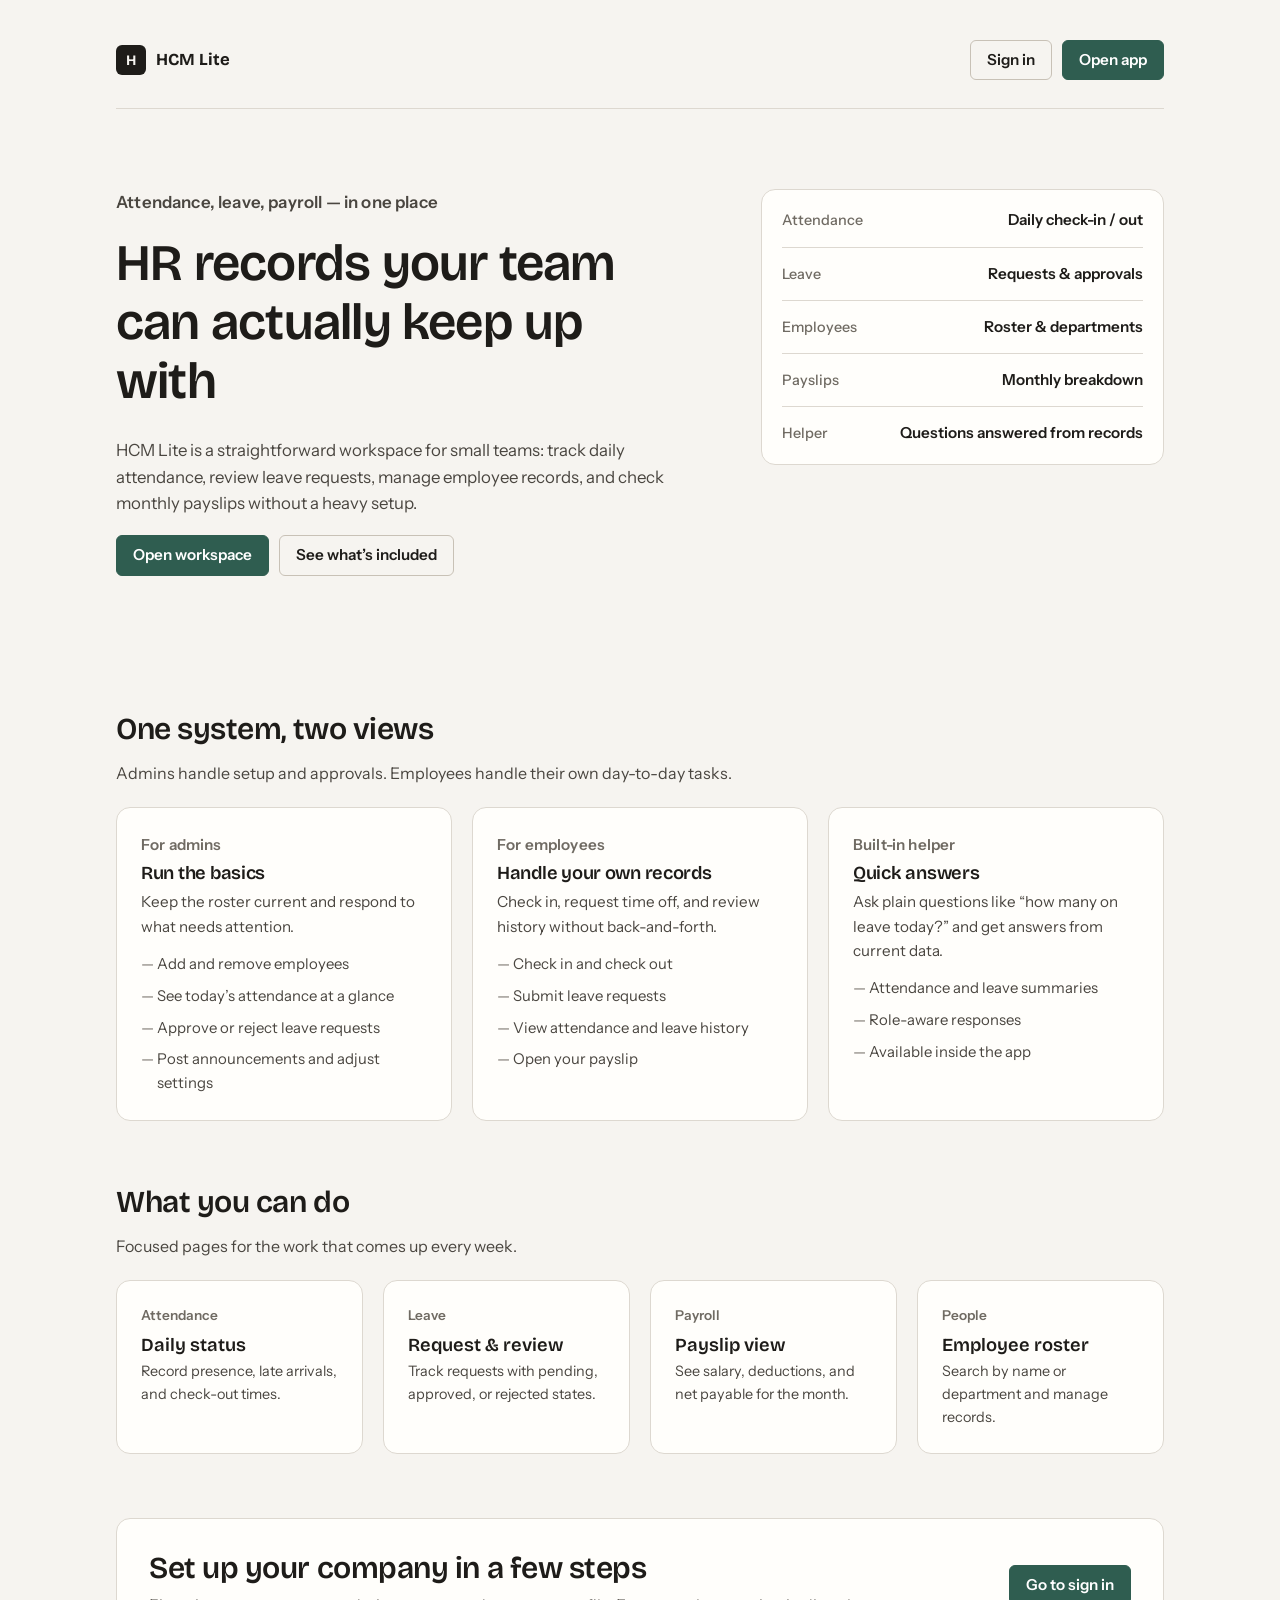
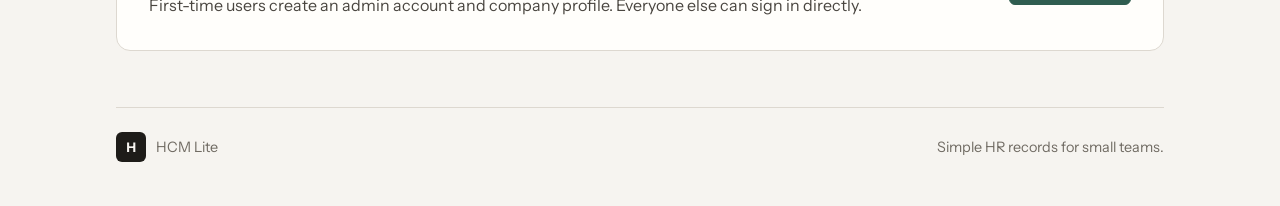
==== commit 01b4c83e: "Add impeccable skill designing" ====
--- a/index.html
+++ b/index.html
@@ -2,131 +2,151 @@
 <html lang="en">
 <head>
   <meta charset="utf-8">
-  <meta name="viewport" content="width=device-width,initial-scale=1">
-  <title>HCM Lite — Human Capital Platform</title>
+  <meta name="viewport" content="width=device-width, initial-scale=1">
+  <title>HCM Lite — HR for small teams</title>
   <link rel="preconnect" href="https://fonts.googleapis.com">
   <link rel="preconnect" href="https://fonts.gstatic.com" crossorigin>
-  <link href="https://fonts.googleapis.com/css2?family=Manrope:wght@400;500;600;700;800&family=Sora:wght@400;500;600;700;800&display=swap" rel="stylesheet">
+  <link href="https://fonts.googleapis.com/css2?family=Bricolage+Grotesque:opsz,wght@12..96,500;12..96,600;12..96,700&family=Instrument+Sans:wght@400;500;600;700&display=swap" rel="stylesheet">
   <link rel="stylesheet" href="css/style.css">
 </head>
 <body>
   <div class="container">
-    <header style="display:flex;align-items:center;justify-content:space-between;gap:14px;padding:8px 0 24px">
-      <div style="display:flex;align-items:center;gap:10px">
-        <div style="width:9px;height:9px;border-radius:50%;background:radial-gradient(circle,var(--accent),var(--accent-2));box-shadow:0 0 0 9px rgba(56,189,248,.1)"></div>
-        <span style="font-weight:600;letter-spacing:.22em;text-transform:uppercase;font-size:11px;color:var(--muted)">HCM Lite</span>
-      </div>
-      <div class="row" style="gap:8px">
+    <header class="site-header">
+      <a class="brand" href="index.html" aria-label="HCM Lite home">
+        <span class="brand-mark">H</span>
+        <span>HCM Lite</span>
+      </a>
+      <div class="row">
         <a class="btn secondary" href="pages/login.html">Sign in</a>
-        <a class="btn" href="pages/login.html">Get started</a>
+        <a class="btn" href="pages/login.html">Open app</a>
       </div>
     </header>
 
-    <section class="hero">
-      <span class="eyebrow">People operations · End-to-end</span>
-      <h1>Modern HR, simplified</h1>
-      <p>Manage attendance, leave, employees, payslips and get instant answers with an AI helper. Clean, fast and built for teams.</p>
-      <div class="row" style="justify-content:center;margin-top:8px">
-        <a class="btn" href="pages/login.html">Launch platform</a>
-        <a class="btn secondary" href="#features">View features</a>
+    <main>
+      <section class="hero" aria-labelledby="hero-title">
+        <div class="hero-content">
+          <p class="eyebrow">Attendance, leave, payroll — in one place</p>
+          <h1 id="hero-title">HR records your team can actually keep up with</h1>
+          <p>HCM Lite is a straightforward workspace for small teams: track daily attendance, review leave requests, manage employee records, and check monthly payslips without a heavy setup.</p>
+          <div class="row">
+            <a class="btn" href="pages/login.html">Open workspace</a>
+            <a class="btn secondary" href="#features">See what’s included</a>
+          </div>
+        </div>
+        <div class="hero-panel" aria-label="What’s inside">
+          <div class="panel-row">
+            <span class="panel-label">Attendance</span>
+            <span class="panel-value">Daily check-in / out</span>
+          </div>
+          <div class="panel-row">
+            <span class="panel-label">Leave</span>
+            <span class="panel-value">Requests & approvals</span>
+          </div>
+          <div class="panel-row">
+            <span class="panel-label">Employees</span>
+            <span class="panel-value">Roster & departments</span>
+          </div>
+          <div class="panel-row">
+            <span class="panel-label">Payslips</span>
+            <span class="panel-value">Monthly breakdown</span>
+          </div>
+          <div class="panel-row">
+            <span class="panel-label">Helper</span>
+            <span class="panel-value">Questions answered from records</span>
+          </div>
+        </div>
+      </section>
+
+      <section class="section" aria-labelledby="roles-title">
+        <div class="section-header">
+          <h2 id="roles-title">One system, two views</h2>
+          <p>Admins handle setup and approvals. Employees handle their own day-to-day tasks.</p>
+        </div>
+        <div class="grid feature-grid">
+          <article class="card feature-card">
+            <p class="eyebrow">For admins</p>
+            <h3>Run the basics</h3>
+            <p>Keep the roster current and respond to what needs attention.</p>
+            <ul class="feature-list">
+              <li><span>Add and remove employees</span></li>
+              <li><span>See today’s attendance at a glance</span></li>
+              <li><span>Approve or reject leave requests</span></li>
+              <li><span>Post announcements and adjust settings</span></li>
+            </ul>
+          </article>
+          <article class="card feature-card">
+            <p class="eyebrow">For employees</p>
+            <h3>Handle your own records</h3>
+            <p>Check in, request time off, and review history without back-and-forth.</p>
+            <ul class="feature-list">
+              <li><span>Check in and check out</span></li>
+              <li><span>Submit leave requests</span></li>
+              <li><span>View attendance and leave history</span></li>
+              <li><span>Open your payslip</span></li>
+            </ul>
+          </article>
+          <article class="card feature-card">
+            <p class="eyebrow">Built-in helper</p>
+            <h3>Quick answers</h3>
+            <p>Ask plain questions like “how many on leave today?” and get answers from current data.</p>
+            <ul class="feature-list">
+              <li><span>Attendance and leave summaries</span></li>
+              <li><span>Role-aware responses</span></li>
+              <li><span>Available inside the app</span></li>
+            </ul>
+          </article>
+        </div>
+      </section>
+
+      <section id="features" class="section" aria-labelledby="features-title">
+        <div class="section-header">
+          <h2 id="features-title">What you can do</h2>
+          <p>Focused pages for the work that comes up every week.</p>
+        </div>
+        <div class="grid metrics-grid">
+          <article class="card metric-card">
+            <p class="label">Attendance</p>
+            <p class="value">Daily status</p>
+            <p>Record presence, late arrivals, and check-out times.</p>
+          </article>
+          <article class="card metric-card">
+            <p class="label">Leave</p>
+            <p class="value">Request & review</p>
+            <p>Track requests with pending, approved, or rejected states.</p>
+          </article>
+          <article class="card metric-card">
+            <p class="label">Payroll</p>
+            <p class="value">Payslip view</p>
+            <p>See salary, deductions, and net payable for the month.</p>
+          </article>
+          <article class="card metric-card">
+            <p class="label">People</p>
+            <p class="value">Employee roster</p>
+            <p>Search by name or department and manage records.</p>
+          </article>
+        </div>
+      </section>
+
+      <section class="section" aria-labelledby="cta-title">
+        <div class="cta-strip">
+          <div>
+            <h2 id="cta-title">Set up your company in a few steps</h2>
+            <p>First-time users create an admin account and company profile. Everyone else can sign in directly.</p>
+          </div>
+          <div class="row">
+            <a class="btn" href="pages/login.html">Go to sign in</a>
+          </div>
+        </div>
+      </section>
+    </main>
+
+    <footer class="site-footer">
+      <div class="row">
+        <span class="brand-mark" aria-hidden="true">H</span>
+        <span>HCM Lite</span>
       </div>
-    </section>
-
-    <section style="margin-top:clamp(30px,8vw,70px)">
-      <div class="section-header">
-        <span class="eyebrow">Overview</span>
-        <h2 style="margin:0">Everything you need in one place</h2>
-        <p>Role-based access for admins and employees with a focused workflow for each action.</p>
-      </div>
-      <div class="grid feature-grid">
-        <article class="card">
-          <span class="eyebrow" style="letter-spacing:.18em;text-transform:uppercase;font-size:11px;color:var(--muted)">Admin</span>
-          <h3 style="margin-top:12px">Command Center</h3>
-          <p style="color:var(--text-secondary);margin-top:8px">Manage roster, track attendance, approve leaves, post announcements and generate payslips.</p>
-          <ul style="margin-top:16px;display:flex;flex-direction:column;gap:8px;list-style:none;color:var(--text-secondary);font-size:14px">
-            <li style="display:flex;gap:8px;align-items:flex-start"><span style="color:var(--accent)">•</span> Employee management</li>
-            <li style="display:flex;gap:8px;align-items:flex-start"><span style="color:var(--accent)">•</span> Attendance oversight</li>
-            <li style="display:flex;gap:8px;align-items:flex-start"><span style="color:var(--accent)">•</span> Leave approvals</li>
-            <li style="display:flex;gap:8px;align-items:flex-start"><span style="color:var(--accent)">•</span> Payslip generation</li>
-          </ul>
-        </article>
-        <article class="card">
-          <span class="eyebrow" style="letter-spacing:.18em;text-transform:uppercase;font-size:11px;color:var(--muted)">Employee</span>
-          <h3 style="margin-top:12px">Personal Space</h3>
-          <p style="color:var(--text-secondary);margin-top:8px">Check in/out, apply for leave, view attendance history and access payslips instantly.</p>
-          <ul style="margin-top:16px;display:flex;flex-direction:column;gap:8px;list-style:none;color:var(--text-secondary);font-size:14px">
-            <li style="display:flex;gap:8px;align-items:flex-start"><span style="color:var(--accent-2)">•</span> Quick check-in/out</li>
-            <li style="display:flex;gap:8px;align-items:flex-start"><span style="color:var(--accent-2)">•</span> Leave requests</li>
-            <li style="display:flex;gap:8px;align-items:flex-start"><span style="color:var(--accent-2)">•</span> Attendance history</li>
-            <li style="display:flex;gap:8px;align-items:flex-start"><span style="color:var(--accent-2)">•</span> Payslip access</li>
-          </ul>
-        </article>
-        <article class="card">
-          <span class="eyebrow" style="letter-spacing:.18em;text-transform:uppercase;font-size:11px;color:var(--muted)">Intelligence</span>
-          <h3 style="margin-top:12px">Smart Helper</h3>
-          <p style="color:var(--text-secondary);margin-top:8px">Ask questions in plain English and get answers from real app data with role awareness.</p>
-          <ul style="margin-top:16px;display:flex;flex-direction:column;gap:8px;list-style:none;color:var(--text-secondary);font-size:14px">
-            <li style="display:flex;gap:8px;align-items:flex-start"><span style="color:var(--accent-3)">•</span> Natural language</li>
-            <li style="display:flex;gap:8px;align-items:flex-start"><span style="color:var(--accent-3)">•</span> Real-time data</li>
-            <li style="display:flex;gap:8px;align-items:flex-start"><span style="color:var(--accent-3)">•</span> Role-aware answers</li>
-            <li style="display:flex;gap:8px;align-items:flex-start"><span style="color:var(--accent-3)">•</span> Contextual help</li>
-          </ul>
-        </article>
-      </div>
-    </section>
-
-    <section id="features" style="margin-top:clamp(40px,10vw,80px)">
-      <div class="section-header">
-        <span class="eyebrow">Features</span>
-        <h2 style="margin:0">Built for daily HR work</h2>
-        <p>Focused flows with validation and clear states across all pages.</p>
-      </div>
-      <div class="grid" style="grid-template-columns:repeat(auto-fit,minmax(260px,1fr))">
-        <article class="card metric-card">
-          <span class="label">Attendance</span>
-          <p class="value">Check-in/out</p>
-          <p style="color:var(--muted);margin-top:6px;font-size:14px">Time tracking with status updates</p>
-        </article>
-        <article class="card metric-card">
-          <span class="label">Leave</span>
-          <p class="value">Apply & Approve</p>
-          <p style="color:var(--muted);margin-top:6px;font-size:14px">Request workflow with approval states</p>
-        </article>
-        <article class="card metric-card">
-          <span class="label">Payroll</span>
-          <p class="value">Payslips</p>
-          <p style="color:var(--muted);margin-top:6px;font-size:14px">View and generate with calculations</p>
-        </article>
-        <article class="card metric-card">
-          <span class="label">Team</span>
-          <p class="value">Employees</p>
-          <p style="color:var(--muted);margin-top:6px;font-size:14px">Add, search and manage roster</p>
-        </article>
-      </div>
-    </section>
-
-    <section style="margin-top:clamp(40px,10vw,80px)">
-      <div class="cta-strip">
-        <div>
-          <span class="eyebrow" style="letter-spacing:.4em;text-transform:uppercase;font-size:11px;color:var(--muted)">Ready</span>
-          <h2 style="margin-top:10px">Start managing your team today</h2>
-          <p style="margin-top:6px">Set up your company and get started in minutes.</p>
-        </div>
-        <div class="row">
-          <a class="btn" href="pages/login.html">Launch HCM Lite</a>
-          <a class="btn secondary" href="pages/login.html">Sign in</a>
-        </div>
-      </div>
-    </section>
-
-    <footer style="margin-top:clamp(40px,10vw,80px);padding:24px 0;display:flex;flex-wrap:wrap;align-items:center;justify-content:space-between;gap:12px;border-top:1px solid var(--border)">
-      <div style="display:flex;align-items:center;gap:10px">
-        <div style="width:7px;height:7px;border-radius:50%;background:linear-gradient(135deg,var(--accent),var(--accent-2))"></div>
-        <span style="color:var(--muted);font-size:14px">© 2026 HCM Lite</span>
-      </div>
-      <span style="color:var(--muted);font-size:14px">Built for modern teams</span>
+      <span>Simple HR records for small teams.</span>
     </footer>
   </div>
 </body>
 </html>
-`
--- a/css/style.css
+++ b/css/style.css
@@ -1,248 +1,491 @@
-@import url('https://fonts.googleapis.com/css2?family=Outfit:wght@400;500;600;700&family=Fraunces:ital,opsz,wght@0,9..144,400..900;1,9..144,400..900&family=Space+Grotesk:wght@400;500;600;700&display=swap');
-
-:root{
-  --bg:#0b1026;
-  --bg-2:#10162b;
-  --surface:#161b33;
-  --surface-2:#1f2547;
-  --text:#f8f9ff;
-  --text-secondary:#c7cbf5;
-  --muted:#8b92d9;
-  --accent:#22d3ee;
-  --accent-2:#a855f7;
-  --accent-3:#f59e0b;
-  --accent-4:#22c55e;
-  --danger:#f87171;
-  --warn:#f59e0b;
-  --border:rgba(168,85,247,.18);
-  --border-strong:rgba(34,211,238,.36);
-  --glow:rgba(34,211,238,.22);
-  --radius-lg:30px;
-  --radius-md:20px;
-  --radius-sm:14px;
-  --shadow:0 90px 160px -100px rgba(34,211,238,.4),0 60px 120px -80px rgba(168,85,247,.3);
-  --shadow-soft:0 50px 110px -80px rgba(15,19,40,.9);
-}
-
-*{box-sizing:border-box;margin:0;padding:0}
-html{scroll-behavior:smooth}
-body{
-  font-family:'Outfit',system-ui,-apple-system,BlinkMacSystemFont,sans-serif;
-  background:
-    radial-gradient(1400px 900px at 85% -15%,rgba(168,85,247,.22),transparent),
-    radial-gradient(1100px 800px at 10% -25%,rgba(34,211,238,.18),transparent),
-    radial-gradient(900px 700px at 50% 120%,rgba(245,158,11,.16),transparent),
-    linear-gradient(180deg,var(--bg) 0%,#080b1a 100%);
-  color:var(--text);
-  min-height:100vh;
-  line-height:1.8;
-  text-rendering:optimizeLegibility;
-  -webkit-font-smoothing:antialiased;
-}
-a{color:var(--accent);text-decoration:none;transition:color .2s ease}
-a:hover{color:var(--accent-2)}
-
-.container{max-width:1240px;margin:0 auto;padding:clamp(16px,4vw,48px)}
-.grid{display:grid;gap:clamp(16px,3vw,28px)}
-
-.card{
-  position:relative;
-  background:radial-gradient(420px 220px at 90% -10%,rgba(34,211,238,.12),transparent),linear-gradient(180deg,rgba(255,255,255,.02) 0%,rgba(255,255,255,0) 100%),var(--surface);
-  border:1px solid var(--border);
-  border-radius:var(--radius-lg);
-  padding:clamp(24px,4vw,40px);
-  box-shadow:var(--shadow-soft);
-  overflow:hidden;
-  backdrop-filter:blur(20px) saturate(120%);
-}
-.card::before{
-  content:"";
-  position:absolute;
-  inset:0;
-  background:radial-gradient(600px 300px at 10% -20%,rgba(168,85,247,.14),transparent);
-  pointer-events:none;
-}
-.card > *{position:relative;z-index:1}
-
-.btn{
-  display:inline-flex;
-  align-items:center;
-  gap:8px;
-  background:linear-gradient(135deg,var(--accent) 0%,var(--accent-2) 100%);
-  color:#fff;
-  border:none;
-  padding:13px 26px;
-  border-radius:999px;
-  cursor:pointer;
-  font-weight:600;
-  letter-spacing:.01em;
-  transition:transform .2s ease,box-shadow .2s ease,filter .2s ease;
-  box-shadow:0 50px 90px -60px rgba(34,211,238,.5);
-}
-.btn:hover{transform:translateY(-4px);box-shadow:0 60px 100px -50px rgba(168,85,247,.5)}
-.btn:active{transform:translateY(-1px)}
-.btn.secondary{
-  background:transparent;
-  color:var(--text);
-  border:1px solid var(--border-strong);
-  box-shadow:none;
-}
-.btn.secondary:hover{border-color:rgba(34,211,238,.8)}
-
-.input{
-  width:100%;
-  padding:14px 20px;
-  border-radius:var(--radius-sm);
-  border:1px solid transparent;
-  background:linear-gradient(var(--surface-2),var(--surface-2)) padding-box,linear-gradient(120deg,rgba(34,211,238,.4),rgba(168,85,247,.3)) border-box;
-  color:var(--text);
-  margin-top:8px;
-  font-family:'Outfit',sans-serif;
-  transition:box-shadow .2s ease;
-}
-.input:focus{
-  outline:none;
-  box-shadow:0 0 0 4px rgba(34,211,238,.12);
-}
-.label{font-size:13px;color:var(--muted);margin-top:18px;display:block;letter-spacing:.14em;text-transform:uppercase}
-
-.nav{
-  display:flex;
-  gap:8px;
-  flex-wrap:wrap;
-  padding:10px;
-  background:linear-gradient(180deg,rgba(255,255,255,.02),transparent),var(--surface);
-  border-radius:999px;
-  margin-bottom:clamp(24px,6vw,40px);
-  border:1px solid var(--border);
-  box-shadow:var(--shadow-soft);
-  backdrop-filter:blur(18px);
-}
-.nav a{
-  padding:10px 22px;
-  border-radius:999px;
-  color:var(--text-secondary);
-  font-weight:500;
-}
-.nav a:hover{color:var(--text)}
-.nav a.active{background:linear-gradient(135deg,var(--accent) 0%,var(--accent-2) 100%);color:#fff;box-shadow:0 40px 80px -50px rgba(34,211,238,.6)}
-
-.stat{display:flex;flex-direction:column;gap:10px}
-.stat span:first-child{color:var(--muted);letter-spacing:.16em;text-transform:uppercase;font-size:12px}
-.stat .num{
-  font-family:'Space Grotesk',sans-serif;
-  font-size:clamp(40px,10vw,76px);
-  font-weight:600;
-  letter-spacing:-.05em;
-  background:linear-gradient(135deg,var(--text) 0%,rgba(34,211,238,.9) 100%);
-  -webkit-background-clip:text;
-  background-clip:text;
-  color:transparent;
-}
-
-.row{display:flex;gap:14px;flex-wrap:wrap;align-items:center}
-.table{width:100%;border-collapse:collapse}
-.table th{
-  text-align:left;
-  padding:14px 22px;
-  font-size:13px;
-  letter-spacing:.14em;
-  text-transform:uppercase;
-  color:var(--muted);
-  background:rgba(34,211,238,.04);
-}
-.table td{padding:18px 22px;border-top:1px solid var(--border);color:var(--text-secondary)}
-.table tr:hover td{color:var(--text)}
-
-.badge{padding:7px 16px;border-radius:999px;font-size:12px;background:rgba(168,85,247,.16);color:var(--accent-2)}
-.badge.present{background:rgba(34,197,94,.16);color:var(--accent-4)}
-.badge.late{background:rgba(245,158,11,.18);color:#fbbf24}
-.badge.absent{background:rgba(248,113,113,.18);color:var(--danger)}
-.badge.half{background:rgba(34,211,238,.18);color:var(--accent)}
-
-@media(max-width:760px){
-  .container{padding:16px}
-  .nav{border-radius:var(--radius-md);flex-direction:column;align-items:stretch}
-  .nav a{width:100%}
-}
-
-h1,h2,h3,h4{font-family:'Space Grotesk',sans-serif;font-weight:600;letter-spacing:-.04em;line-height:1.02}
-h1{font-size:clamp(52px,14vw,130px);margin-bottom:18px}
-h2{font-size:clamp(38px,10vw,90px);margin-bottom:16px}
-h3{font-size:clamp(28px,7vw,52px);margin-bottom:12px}
-
-.error{color:var(--danger);font-size:13px;margin-top:10px}
-.chat{
-  position:fixed;
-  bottom:clamp(16px,4vw,28px);
-  right:clamp(16px,4vw,28px);
-  width:min(380px,92vw);
-  background:linear-gradient(180deg,rgba(255,255,255,.02),transparent),var(--surface);
-  border:1px solid var(--border);
-  border-radius:var(--radius-lg);
-  overflow:hidden;
-  box-shadow:var(--shadow);
-  backdrop-filter:blur(20px);
-}
-.chat header{
-  background:linear-gradient(135deg,var(--accent) 0%,var(--accent-2) 100%);
-  padding:16px 20px;
-  color:#fff;
-  font-weight:600;
-  display:flex;
-  align-items:center;
-  justify-content:space-between;
-}
-.chat body{padding:18px;max-height:340px;overflow:auto;display:flex;flex-direction:column;gap:14px}
-.chat input{
-  width:100%;
-  padding:14px 20px;
-  border:none;
-  background:var(--surface-2);
-  color:var(--text);
-  border-top:1px solid var(--border);
-}
-.msg{font-size:14px;max-width:78%;padding:12px 18px;border-radius:20px;background:rgba(168,85,247,.16);color:var(--text-secondary)}
-.msg.user{align-self:flex-end;text-align:right;background:linear-gradient(135deg,rgba(34,211,238,.9),rgba(168,85,247,.9));color:#fff}
-
-.hero{
-  position:relative;
-  text-align:center;
-  padding:clamp(80px,18vw,170px) clamp(16px,6vw,40px);
-  display:flex;
-  flex-direction:column;
-  align-items:center;
-  gap:20px;
-}
-.hero::before{
-  content:"";
-  position:absolute;
-  inset:0;
-  background:radial-gradient(800px 600px at 50% 0%,rgba(34,211,238,.2),transparent);
-  pointer-events:none;
-}
-.hero > *{position:relative;z-index:1}
-.hero h1{
-  font-size:clamp(60px,18vw,170px);
-  background:radial-gradient(circle at top,rgba(248,249,255,1),rgba(34,211,238,.9));
-  -webkit-background-clip:text;
-  background-clip:text;
-  color:transparent;
-}
-.hero p{max-width:720px;color:var(--text-secondary);font-size:clamp(19px,3vw,26px)}
-.hero .eyebrow{letter-spacing:.48em;text-transform:uppercase;font-size:12px;color:var(--muted)}
-
-.slider{
-  display:flex;
-  gap:18px;
-  overflow-x:auto;
-  scroll-snap-type:x mandatory;
-  padding:10px 4px 20px;
-  scrollbar-width:none;
-}
-.slider::-webkit-scrollbar{display:none}
-.slide{
-  flex:0 0 min(320px,80vw);
-  scroll-snap-align:start;
-}
-`+@import url('https://fonts.googleapis.com/css2?family=Bricolage+Grotesque:opsz,wght@12..96,500;12..96,600;12..96,700&family=Instrument+Sans:wght@400;500;600;700&display=swap');
+
+:root {
+  --font-display: 'Bricolage Grotesque', Georgia, serif;
+  --font-sans: 'Instrument Sans', system-ui, -apple-system, Segoe UI, sans-serif;
+  --color-bg: #f6f4f0;
+  --color-surface: #fffefb;
+  --color-surface-alt: #f0ede8;
+  --color-text: #1e1c19;
+  --color-text-secondary: #4a4640;
+  --color-muted: #706b63;
+  --color-border: #ddd8d0;
+  --color-border-strong: #c8c1b6;
+  --color-accent: #2f5d50;
+  --color-accent-hover: #24473d;
+  --color-accent-soft: #e3ece8;
+  --color-accent-contrast: #ffffff;
+  --color-info: #28536b;
+  --color-info-soft: #e4edf2;
+  --color-success: #2f6b3f;
+  --color-success-soft: #e6efe8;
+  --color-warning: #8a5a1f;
+  --color-warning-soft: #f4eadb;
+  --color-danger: #9b3a2f;
+  --color-danger-soft: #f4e6e4;
+  --color-focus: rgba(47, 93, 80, 0.3);
+  --shadow-sm: 0 1px 2px rgba(30, 28, 25, 0.04);
+  --radius-sm: 6px;
+  --radius-md: 10px;
+  --radius-lg: 14px;
+  --radius-pill: 999px;
+  --max-width: 1120px;
+  --transition: 140ms ease;
+}
+
+* { box-sizing: border-box; margin: 0; padding: 0; }
+html { scroll-behavior: smooth; }
+html, body { overflow-x: clip; }
+
+body {
+  font-family: var(--font-sans);
+  background: var(--color-bg);
+  color: var(--color-text);
+  min-height: 100vh;
+  line-height: 1.6;
+  font-size: 16px;
+  -webkit-font-smoothing: antialiased;
+  text-rendering: optimizeLegibility;
+}
+
+img, svg { max-width: 100%; display: block; }
+a { color: var(--color-accent); text-decoration: none; }
+a:hover { color: var(--color-accent-hover); text-decoration: underline; text-underline-offset: 2px; }
+
+h1, h2, h3, h4 {
+  font-family: var(--font-display);
+  font-weight: 600;
+  line-height: 1.15;
+  letter-spacing: -0.015em;
+  color: var(--color-text);
+}
+h1 { font-size: clamp(2rem, 4.5vw, 3.2rem); margin-bottom: 0.5rem; }
+h2 { font-size: clamp(1.4rem, 2.5vw, 1.9rem); margin-bottom: 0.4rem; }
+h3 { font-size: 1.15rem; margin-bottom: 0.25rem; font-weight: 600; }
+p { color: var(--color-text-secondary); }
+
+.container {
+  width: 100%;
+  max-width: var(--max-width);
+  margin: 0 auto;
+  padding: clamp(20px, 4vw, 36px);
+}
+
+.grid { display: grid; gap: 20px; }
+.row { display: flex; gap: 10px; flex-wrap: wrap; align-items: center; }
+
+.card {
+  background: var(--color-surface);
+  border: 1px solid var(--color-border);
+  border-radius: var(--radius-lg);
+  padding: clamp(18px, 3vw, 24px);
+}
+
+.btn {
+  display: inline-flex;
+  align-items: center;
+  justify-content: center;
+  gap: 8px;
+  background: var(--color-accent);
+  color: var(--color-accent-contrast);
+  border: 1px solid var(--color-accent);
+  padding: 10px 16px;
+  border-radius: var(--radius-sm);
+  cursor: pointer;
+  font-family: var(--font-sans);
+  font-weight: 600;
+  font-size: 0.95rem;
+  line-height: 1.2;
+  transition: background var(--transition), border-color var(--transition), color var(--transition);
+}
+.btn:hover { background: var(--color-accent-hover); border-color: var(--color-accent-hover); color: var(--color-accent-contrast); text-decoration: none; }
+.btn:active { transform: translateY(1px); }
+.btn:focus-visible {
+  outline: 3px solid var(--color-focus);
+  outline-offset: 2px;
+}
+.btn.secondary {
+  background: transparent;
+  color: var(--color-text);
+  border-color: var(--color-border-strong);
+}
+.btn.secondary:hover {
+  background: var(--color-surface-alt);
+  color: var(--color-text);
+  border-color: #a8a195;
+}
+.btn.danger {
+  background: transparent;
+  color: var(--color-danger);
+  border-color: #d8b9b4;
+}
+.btn.danger:hover { background: var(--color-danger-soft); }
+.btn.small { padding: 7px 11px; font-size: 0.875rem; }
+
+.input, select.input, textarea.input {
+  width: 100%;
+  padding: 10px 12px;
+  border-radius: var(--radius-sm);
+  border: 1px solid var(--color-border-strong);
+  background: var(--color-surface);
+  color: var(--color-text);
+  margin-top: 6px;
+  font-family: var(--font-sans);
+  font-size: 1rem;
+  line-height: 1.4;
+  transition: border-color var(--transition), box-shadow var(--transition);
+}
+.input::placeholder { color: #9a948a; }
+.input:focus {
+  outline: none;
+  border-color: var(--color-accent);
+  box-shadow: 0 0 0 3px var(--color-focus);
+}
+.input:disabled { background: var(--color-surface-alt); color: var(--color-muted); cursor: not-allowed; }
+
+.label {
+  font-size: 0.9rem;
+  color: var(--color-text-secondary);
+  margin-top: 14px;
+  display: block;
+  font-weight: 600;
+}
+.label:first-child { margin-top: 0; }
+
+.error { color: var(--color-danger); font-size: 0.9rem; margin-top: 10px; min-height: 1.25em; }
+.success-msg { color: var(--color-success); font-size: 0.9rem; margin-top: 10px; }
+
+.nav {
+  display: flex;
+  gap: 4px;
+  flex-wrap: wrap;
+  padding: 4px 0;
+  margin-bottom: 28px;
+  border-bottom: 1px solid var(--color-border);
+}
+.nav a {
+  padding: 10px 12px;
+  border-radius: var(--radius-sm);
+  color: var(--color-text-secondary);
+  font-weight: 500;
+  font-size: 0.95rem;
+  margin-bottom: -1px;
+  border-bottom: 2px solid transparent;
+}
+.nav a:hover { color: var(--color-text); text-decoration: none; background: transparent; }
+.nav a.active {
+  color: var(--color-text);
+  font-weight: 600;
+  border-bottom-color: var(--color-accent);
+  border-radius: 0;
+}
+
+.stat { display: flex; flex-direction: column; gap: 4px; }
+.stat > span:first-child {
+  color: var(--color-muted);
+  font-size: 0.85rem;
+  font-weight: 600;
+}
+.stat .num {
+  font-family: var(--font-display);
+  font-size: clamp(1.8rem, 4vw, 2.4rem);
+  font-weight: 600;
+  letter-spacing: -0.02em;
+  color: var(--color-text);
+  line-height: 1.1;
+}
+
+.table-wrap { overflow-x: auto; -webkit-overflow-scrolling: touch; }
+.table { width: 100%; border-collapse: collapse; min-width: 520px; }
+.table th {
+  text-align: left;
+  padding: 10px 12px;
+  font-size: 0.8rem;
+  letter-spacing: 0.03em;
+  text-transform: uppercase;
+  color: var(--color-muted);
+  border-bottom: 1px solid var(--color-border-strong);
+  font-weight: 600;
+  background: transparent;
+}
+.table td {
+  padding: 13px 12px;
+  border-bottom: 1px solid var(--color-border);
+  color: var(--color-text-secondary);
+  vertical-align: middle;
+  font-size: 0.95rem;
+}
+.table tr:last-child td { border-bottom: none; }
+.table tr:hover td { color: var(--color-text); }
+
+.badge {
+  display: inline-flex;
+  align-items: center;
+  padding: 3px 9px;
+  border-radius: 4px;
+  font-size: 0.8rem;
+  font-weight: 600;
+  background: var(--color-surface-alt);
+  color: var(--color-text-secondary);
+  text-transform: capitalize;
+  border: 1px solid var(--color-border);
+}
+.badge.present, .badge.approved { background: var(--color-success-soft); color: var(--color-success); border-color: #cfe0d3; }
+.badge.late, .badge.pending { background: var(--color-warning-soft); color: var(--color-warning); border-color: #e6d3b8; }
+.badge.absent, .badge.rejected { background: var(--color-danger-soft); color: var(--color-danger); border-color: #e2c5c0; }
+.badge.half { background: var(--color-info-soft); color: var(--color-info); border-color: #c6d6e0; }
+
+/* Landing */
+.site-header {
+  display: flex;
+  align-items: center;
+  justify-content: space-between;
+  gap: 16px;
+  padding: 4px 0 28px;
+  border-bottom: 1px solid var(--color-border);
+  margin-bottom: 8px;
+}
+.brand {
+  display: flex;
+  align-items: center;
+  gap: 10px;
+  font-weight: 700;
+  color: var(--color-text);
+  font-size: 1.05rem;
+  font-family: var(--font-display);
+}
+.brand-mark {
+  width: 30px;
+  height: 30px;
+  border-radius: 6px;
+  background: var(--color-text);
+  display: inline-flex;
+  align-items: center;
+  justify-content: center;
+  color: var(--color-bg);
+  font-size: 0.9rem;
+  font-weight: 700;
+  font-family: var(--font-display);
+}
+.eyebrow {
+  display: inline-block;
+  font-size: 0.85rem;
+  font-weight: 600;
+  color: var(--color-muted);
+  letter-spacing: 0.01em;
+}
+
+.hero {
+  padding: clamp(36px, 7vw, 72px) 0;
+  display: grid;
+  grid-template-columns: minmax(0, 1.2fr) minmax(0, 0.8fr);
+  gap: 40px;
+  align-items: start;
+}
+.hero-content { display: flex; flex-direction: column; gap: 18px; align-items: flex-start; }
+.hero h1 { max-width: 18ch; }
+.hero p { max-width: 54ch; font-size: 1.05rem; color: var(--color-text-secondary); }
+.hero-panel {
+  background: var(--color-surface);
+  border: 1px solid var(--color-border);
+  border-radius: var(--radius-lg);
+  padding: 4px 20px;
+}
+.hero-panel .panel-row {
+  display: flex;
+  align-items: baseline;
+  justify-content: space-between;
+  padding: 14px 0;
+  border-bottom: 1px solid var(--color-border);
+  gap: 16px;
+}
+.hero-panel .panel-row:last-child { border-bottom: none; }
+.hero-panel .panel-label { color: var(--color-muted); font-size: 0.9rem; font-weight: 500; }
+.hero-panel .panel-value { font-weight: 600; color: var(--color-text); font-size: 0.95rem; text-align: right; }
+
+.section { margin-top: clamp(40px, 7vw, 64px); }
+.section-header {
+  display: flex;
+  flex-direction: column;
+  gap: 8px;
+  margin-bottom: 20px;
+  max-width: 680px;
+}
+.section-header p { color: var(--color-text-secondary); }
+
+.feature-grid { grid-template-columns: repeat(3, minmax(0, 1fr)); }
+.feature-card h3 { margin-top: 6px; margin-bottom: 6px; }
+.feature-card p { font-size: 0.95rem; }
+.feature-list { list-style: none; margin-top: 14px; display: grid; gap: 8px; }
+.feature-list li {
+  color: var(--color-text-secondary); font-size: 0.93rem;
+  padding-left: 16px; position: relative;
+}
+.feature-list li::before {
+  content: "—"; position: absolute; left: 0; color: var(--color-muted);
+}
+
+.metrics-grid { grid-template-columns: repeat(4, minmax(0, 1fr)); }
+.metric-card .label { margin-top: 0; color: var(--color-muted); font-size: 0.85rem; font-weight: 600; }
+.metric-card .value { font-size: 1.15rem; font-weight: 600; color: var(--color-text); margin-top: 4px; font-family: var(--font-display); }
+.metric-card p { font-size: 0.9rem; }
+
+.cta-strip {
+  background: var(--color-surface);
+  color: var(--color-text);
+  border: 1px solid var(--color-border);
+  border-radius: var(--radius-lg);
+  padding: clamp(22px, 4vw, 32px);
+  display: flex;
+  flex-wrap: wrap;
+  align-items: center;
+  justify-content: space-between;
+  gap: 20px;
+}
+.cta-strip p { color: var(--color-text-secondary); }
+
+.site-footer {
+  margin-top: 56px;
+  padding: 24px 0 8px;
+  display: flex;
+  flex-wrap: wrap;
+  align-items: center;
+  justify-content: space-between;
+  gap: 12px;
+  border-top: 1px solid var(--color-border);
+  color: var(--color-muted);
+  font-size: 0.9rem;
+}
+
+/* App shell */
+.page-header {
+  display: flex;
+  align-items: center;
+  justify-content: space-between;
+  gap: 16px;
+  margin-bottom: 8px;
+  padding-bottom: 16px;
+  flex-wrap: wrap;
+}
+.page-header .brand-sub { color: var(--color-muted); font-size: 0.85rem; }
+.page-intro { margin-bottom: 24px; }
+.page-intro p { max-width: 680px; margin-top: 4px; }
+
+.stack { display: flex; flex-direction: column; gap: 12px; }
+.card-header {
+  display: flex;
+  align-items: flex-start;
+  justify-content: space-between;
+  gap: 16px;
+  margin-bottom: 16px;
+  flex-wrap: wrap;
+}
+.card-header p { color: var(--color-muted); font-size: 0.9rem; margin-top: 2px; }
+
+.form-grid { display: grid; grid-template-columns: repeat(auto-fit, minmax(220px, 1fr)); gap: 14px 16px; }
+.form-actions { margin-top: 18px; }
+
+/* Auth */
+.auth-layout { min-height: 100vh; display: flex; flex-direction: column; }
+.auth-main {
+  flex: 1;
+  display: grid;
+  grid-template-columns: 1fr minmax(320px, 420px);
+  gap: 40px;
+  align-items: start;
+  padding: 28px 0 40px;
+}
+.auth-copy p { font-size: 1.02rem; max-width: 48ch; margin-top: 10px; }
+.auth-card { width: 100%; }
+.auth-note { color: var(--color-muted); font-size: 0.9rem; margin-top: 18px; }
+
+/* Chat widget */
+.chat {
+  position: fixed;
+  bottom: 20px;
+  right: 20px;
+  width: min(360px, calc(100vw - 32px));
+  background: var(--color-surface);
+  border: 1px solid var(--color-border-strong);
+  border-radius: var(--radius-md);
+  overflow: hidden;
+  box-shadow: 0 8px 24px rgba(30, 28, 25, 0.12);
+  z-index: 50;
+}
+.chat header {
+  background: var(--color-text);
+  padding: 11px 14px;
+  color: #fff;
+  font-weight: 600;
+  font-size: 0.9rem;
+  font-family: var(--font-sans);
+}
+.chat .body, .chat [id="chatbody"] {
+  padding: 12px;
+  max-height: 280px;
+  min-height: 100px;
+  overflow: auto;
+  display: flex;
+  flex-direction: column;
+  gap: 8px;
+  background: var(--color-surface);
+}
+.chat input {
+  width: 100%;
+  padding: 11px 12px;
+  border: none;
+  border-top: 1px solid var(--color-border);
+  background: var(--color-surface);
+  color: var(--color-text);
+  font-family: var(--font-sans);
+  font-size: 0.95rem;
+}
+.chat input:focus { outline: none; background: #fff; }
+.msg {
+  font-size: 0.9rem;
+  max-width: 88%;
+  padding: 9px 11px;
+  border-radius: 8px;
+  background: var(--color-surface-alt);
+  color: var(--color-text-secondary);
+  line-height: 1.45;
+  border: 1px solid var(--color-border);
+}
+.msg.user {
+  align-self: flex-end;
+  background: var(--color-accent);
+  color: #fff;
+  border-color: var(--color-accent);
+}
+
+/* Utility */
+.muted { color: var(--color-muted); }
+.text-sm { font-size: 0.9rem; }
+.mt-0 { margin-top: 0; }
+.mt-2 { margin-top: 8px; }
+.mt-3 { margin-top: 12px; }
+.mt-4 { margin-top: 16px; }
+.mb-2 { margin-bottom: 8px; }
+.w-full { width: 100%; }
+
+@media (max-width: 960px) {
+  .hero { grid-template-columns: 1fr; gap: 24px; }
+  .feature-grid { grid-template-columns: 1fr 1fr; }
+  .metrics-grid { grid-template-columns: 1fr 1fr; }
+  .auth-main { grid-template-columns: 1fr; gap: 24px; }
+}
+@media (max-width: 720px) {
+  .container { padding: 16px; }
+  .site-header { flex-direction: column; align-items: flex-start; }
+  .nav { overflow-x: auto; flex-wrap: nowrap; -webkit-overflow-scrolling: touch; }
+  .nav a { white-space: nowrap; }
+  .feature-grid, .metrics-grid { grid-template-columns: 1fr; }
+  .table { min-width: 480px; }
+  .chat { bottom: 12px; right: 12px; width: calc(100vw - 24px); }
+  .page-header { flex-direction: column; align-items: flex-start; }
+  .hero h1 { max-width: 100%; }
+}
+@media (prefers-reduced-motion: reduce) {
+  html { scroll-behavior: auto; }
+  *, *::before, *::after { transition-duration: 0.01ms !important; }
+}
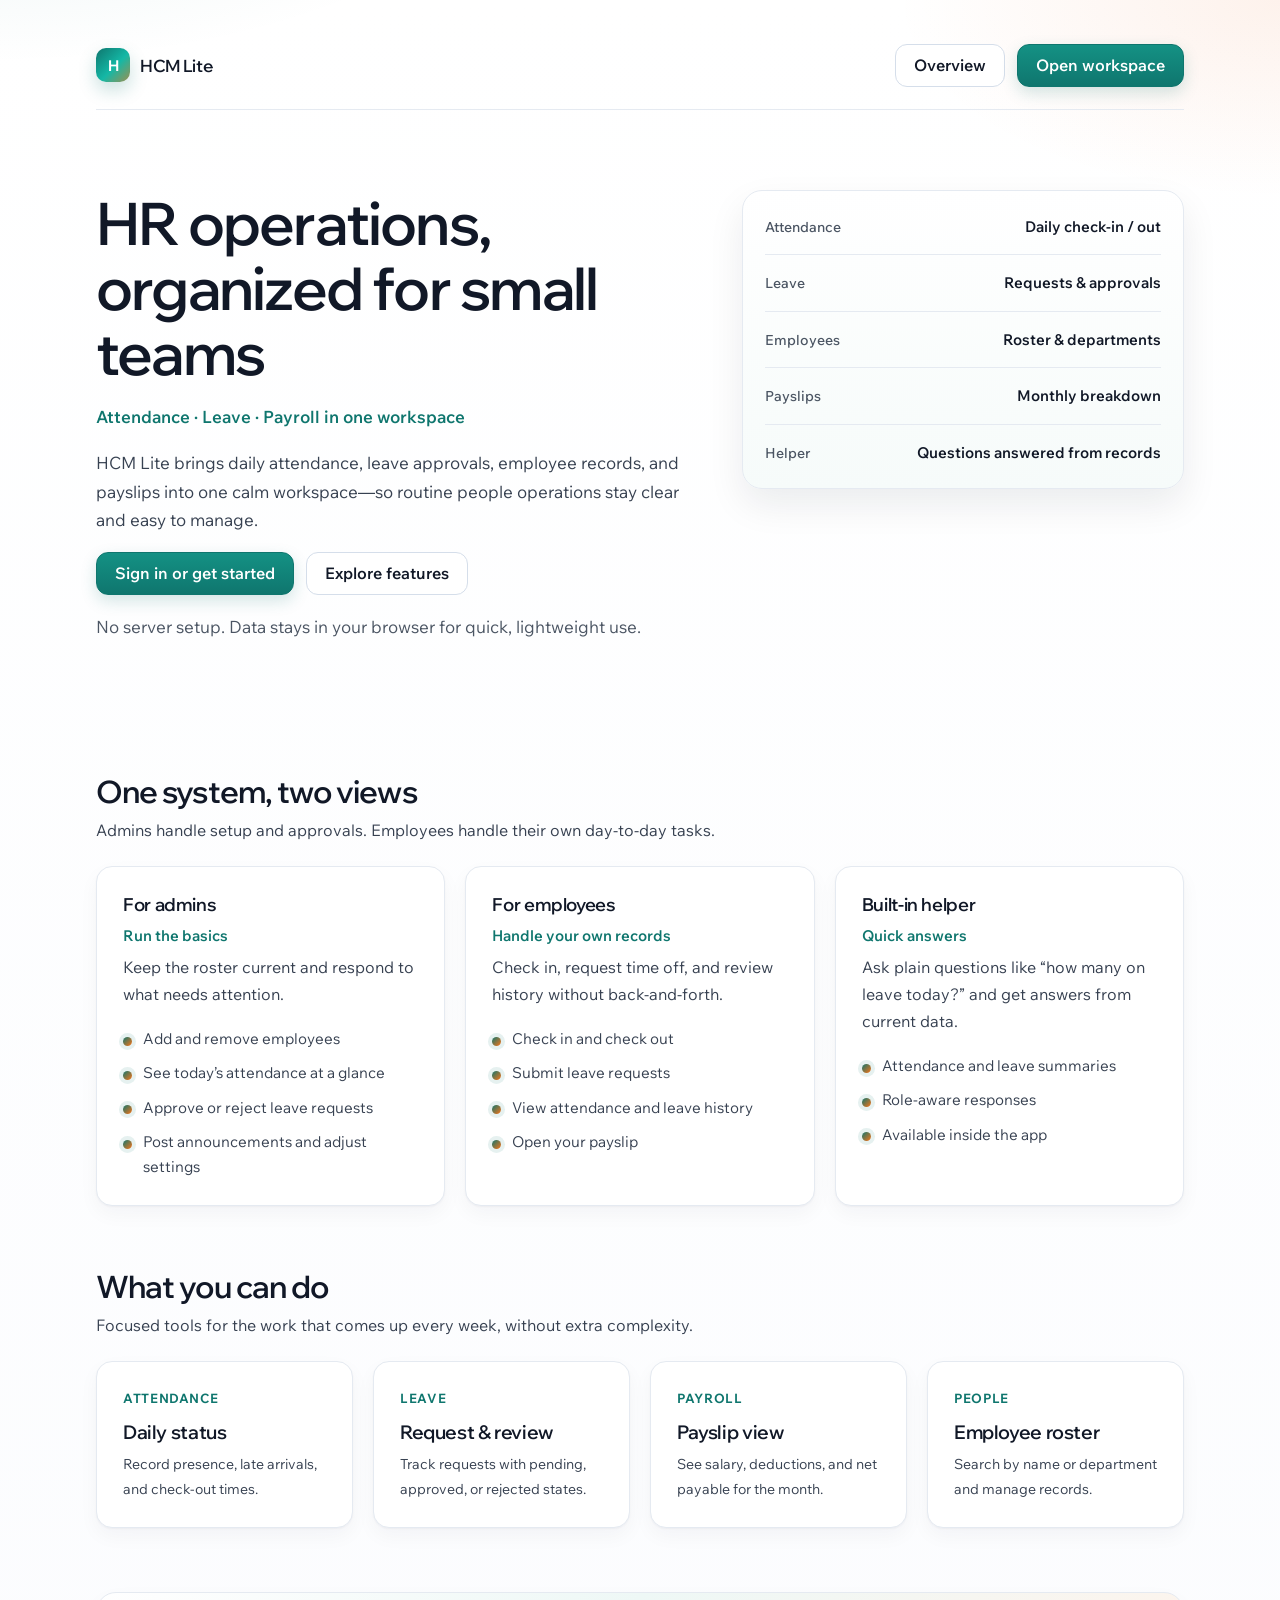
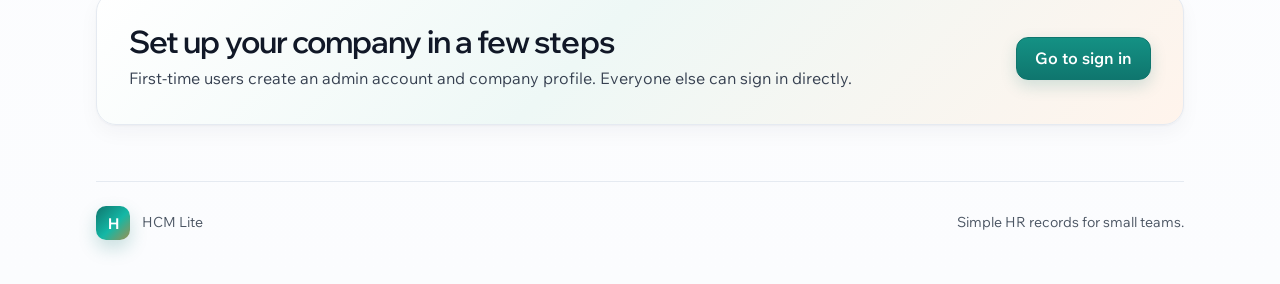
==== commit c9a825ce: "Refresh UI with brighter palette and Wix Madefor typography Redesign shared styles and page template" ====
--- a/index.html
+++ b/index.html
@@ -6,32 +6,33 @@
   <title>HCM Lite — HR for small teams</title>
   <link rel="preconnect" href="https://fonts.googleapis.com">
   <link rel="preconnect" href="https://fonts.gstatic.com" crossorigin>
-  <link href="https://fonts.googleapis.com/css2?family=Bricolage+Grotesque:opsz,wght@12..96,500;12..96,600;12..96,700&family=Instrument+Sans:wght@400;500;600;700&display=swap" rel="stylesheet">
+  <link href="https://fonts.googleapis.com/css2?family=Wix+Madefor+Display:wght@500;600;700&family=Wix+Madefor+Text:wght@400;500;600;700&display=swap" rel="stylesheet">
   <link rel="stylesheet" href="css/style.css">
 </head>
 <body>
   <div class="container">
     <header class="site-header">
       <a class="brand" href="index.html" aria-label="HCM Lite home">
-        <span class="brand-mark">H</span>
+        <span class="brand-mark" aria-hidden="true">H</span>
         <span>HCM Lite</span>
       </a>
       <div class="row">
-        <a class="btn secondary" href="pages/login.html">Sign in</a>
-        <a class="btn" href="pages/login.html">Open app</a>
+        <a class="btn secondary" href="#features">Overview</a>
+        <a class="btn" href="pages/login.html">Open workspace</a>
       </div>
     </header>
 
     <main>
       <section class="hero" aria-labelledby="hero-title">
         <div class="hero-content">
-          <p class="eyebrow">Attendance, leave, payroll — in one place</p>
-          <h1 id="hero-title">HR records your team can actually keep up with</h1>
-          <p>HCM Lite is a straightforward workspace for small teams: track daily attendance, review leave requests, manage employee records, and check monthly payslips without a heavy setup.</p>
+          <h1 id="hero-title">HR operations, organized for small teams</h1>
+          <p class="text-sm" style="color: var(--accent); font-weight: 600;">Attendance · Leave · Payroll in one workspace</p>
+          <p>HCM Lite brings daily attendance, leave approvals, employee records, and payslips into one calm workspace—so routine people operations stay clear and easy to manage.</p>
           <div class="row">
-            <a class="btn" href="pages/login.html">Open workspace</a>
-            <a class="btn secondary" href="#features">See what’s included</a>
+            <a class="btn" href="pages/login.html">Sign in or get started</a>
+            <a class="btn secondary" href="#features">Explore features</a>
           </div>
+          <p class="text-sm muted">No server setup. Data stays in your browser for quick, lightweight use.</p>
         </div>
         <div class="hero-panel" aria-label="What’s inside">
           <div class="panel-row">
@@ -64,8 +65,8 @@
         </div>
         <div class="grid feature-grid">
           <article class="card feature-card">
-            <p class="eyebrow">For admins</p>
-            <h3>Run the basics</h3>
+            <h3>For admins</h3>
+            <p class="text-sm" style="color: var(--accent); font-weight: 600; margin-top: 2px;">Run the basics</p>
             <p>Keep the roster current and respond to what needs attention.</p>
             <ul class="feature-list">
               <li><span>Add and remove employees</span></li>
@@ -75,8 +76,8 @@
             </ul>
           </article>
           <article class="card feature-card">
-            <p class="eyebrow">For employees</p>
-            <h3>Handle your own records</h3>
+            <h3>For employees</h3>
+            <p class="text-sm" style="color: var(--accent); font-weight: 600; margin-top: 2px;">Handle your own records</p>
             <p>Check in, request time off, and review history without back-and-forth.</p>
             <ul class="feature-list">
               <li><span>Check in and check out</span></li>
@@ -86,8 +87,8 @@
             </ul>
           </article>
           <article class="card feature-card">
-            <p class="eyebrow">Built-in helper</p>
-            <h3>Quick answers</h3>
+            <h3>Built-in helper</h3>
+            <p class="text-sm" style="color: var(--accent); font-weight: 600; margin-top: 2px;">Quick answers</p>
             <p>Ask plain questions like “how many on leave today?” and get answers from current data.</p>
             <ul class="feature-list">
               <li><span>Attendance and leave summaries</span></li>
@@ -101,7 +102,7 @@
       <section id="features" class="section" aria-labelledby="features-title">
         <div class="section-header">
           <h2 id="features-title">What you can do</h2>
-          <p>Focused pages for the work that comes up every week.</p>
+          <p>Focused tools for the work that comes up every week, without extra complexity.</p>
         </div>
         <div class="grid metrics-grid">
           <article class="card metric-card">
--- a/css/style.css
+++ b/css/style.css
@@ -1,466 +1,184 @@
-@import url('https://fonts.googleapis.com/css2?family=Bricolage+Grotesque:opsz,wght@12..96,500;12..96,600;12..96,700&family=Instrument+Sans:wght@400;500;600;700&display=swap');
-
 :root {
-  --font-display: 'Bricolage Grotesque', Georgia, serif;
-  --font-sans: 'Instrument Sans', system-ui, -apple-system, Segoe UI, sans-serif;
-  --color-bg: #f6f4f0;
-  --color-surface: #fffefb;
-  --color-surface-alt: #f0ede8;
-  --color-text: #1e1c19;
-  --color-text-secondary: #4a4640;
-  --color-muted: #706b63;
-  --color-border: #ddd8d0;
-  --color-border-strong: #c8c1b6;
-  --color-accent: #2f5d50;
-  --color-accent-hover: #24473d;
-  --color-accent-soft: #e3ece8;
-  --color-accent-contrast: #ffffff;
-  --color-info: #28536b;
-  --color-info-soft: #e4edf2;
-  --color-success: #2f6b3f;
-  --color-success-soft: #e6efe8;
-  --color-warning: #8a5a1f;
-  --color-warning-soft: #f4eadb;
-  --color-danger: #9b3a2f;
-  --color-danger-soft: #f4e6e4;
-  --color-focus: rgba(47, 93, 80, 0.3);
-  --shadow-sm: 0 1px 2px rgba(30, 28, 25, 0.04);
-  --radius-sm: 6px;
-  --radius-md: 10px;
-  --radius-lg: 14px;
+  --font-display: "Wix Madefor Display", "Trebuchet MS", "Segoe UI", sans-serif;
+  --font-body: "Wix Madefor Text", "Segoe UI", system-ui, sans-serif;
+
+  --bg: #fbfcfe;
+  --bg-soft: #f3f6fa;
+  --surface: #ffffff;
+  --surface-alt: #f7f9fc;
+  --surface-raised: #ffffff;
+  --text: #111827;
+  --text-muted: #374151;
+  --text-soft: #4b5563;
+  --border: #e5eaf1;
+  --border-strong: #d5deea;
+  --accent: #0f766e;
+  --accent-hover: #115e59;
+  --accent-soft: #e6f6f3;
+  --accent-ink: #ffffff;
+  --accent-2: #ea580c;
+  --accent-2-soft: #fff1e8;
+  --highlight: #2563eb;
+  --highlight-soft: #eaf1ff;
+  --info: #0369a1;
+  --info-soft: #e8f4fb;
+  --success: #15803d;
+  --success-soft: #eaf7ee;
+  --warning: #c2410c;
+  --warning-soft: #fff3e8;
+  --danger: #dc2626;
+  --danger-soft: #fdecec;
+  --focus: rgba(15, 118, 110, 0.22);
+
+  --radius-xs: 8px;
+  --radius-sm: 12px;
+  --radius-md: 16px;
+  --radius-lg: 20px;
   --radius-pill: 999px;
-  --max-width: 1120px;
-  --transition: 140ms ease;
-}
-
-* { box-sizing: border-box; margin: 0; padding: 0; }
+
+  --shadow-sm: 0 1px 2px rgba(17, 24, 39, 0.04), 0 8px 20px rgba(17, 24, 39, 0.04);
+  --shadow-md: 0 16px 36px rgba(17, 24, 39, 0.08);
+
+  --max-width: 1160px;
+  --transition: 160ms ease;
+}
+
+* { box-sizing: border-box; }
+html, body { margin: 0; padding: 0; }
 html { scroll-behavior: smooth; }
-html, body { overflow-x: clip; }
 
 body {
-  font-family: var(--font-sans);
-  background: var(--color-bg);
-  color: var(--color-text);
+  font-family: var(--font-body);
+  color: var(--text);
+  background:
+    radial-gradient(900px 420px at 0% -10%, rgba(15, 118, 110, 0.10), transparent 60%),
+    radial-gradient(700px 360px at 100% 0%, rgba(234, 88, 12, 0.08), transparent 55%),
+    linear-gradient(180deg, #ffffff 0%, var(--bg) 100%);
+  line-height: 1.7;
+  font-size: 16px;
   min-height: 100vh;
-  line-height: 1.6;
-  font-size: 16px;
   -webkit-font-smoothing: antialiased;
   text-rendering: optimizeLegibility;
 }
 
-img, svg { max-width: 100%; display: block; }
-a { color: var(--color-accent); text-decoration: none; }
-a:hover { color: var(--color-accent-hover); text-decoration: underline; text-underline-offset: 2px; }
+img, svg { display: block; max-width: 100%; }
+a { color: var(--accent); text-decoration: none; }
+a:hover { color: var(--accent-hover); }
+a:focus-visible, button:focus-visible, input:focus-visible, select:focus-visible, textarea:focus-visible {
+  outline: 3px solid var(--focus);
+  outline-offset: 2px;
+}
 
 h1, h2, h3, h4 {
   font-family: var(--font-display);
-  font-weight: 600;
-  line-height: 1.15;
-  letter-spacing: -0.015em;
-  color: var(--color-text);
-}
-h1 { font-size: clamp(2rem, 4.5vw, 3.2rem); margin-bottom: 0.5rem; }
-h2 { font-size: clamp(1.4rem, 2.5vw, 1.9rem); margin-bottom: 0.4rem; }
-h3 { font-size: 1.15rem; margin-bottom: 0.25rem; font-weight: 600; }
-p { color: var(--color-text-secondary); }
+  line-height: 1.1;
+  letter-spacing: -0.03em;
+  margin: 0;
+  color: var(--text);
+  font-weight: 600;
+}
+h1 { font-size: clamp(2.25rem, 5vw, 3.7rem); }
+h2 { font-size: clamp(1.45rem, 2.4vw, 2rem); }
+h3 { font-size: 1.12rem; letter-spacing: -0.02em; }
+p { margin: 0; color: var(--text-muted); }
+
+::selection { background: rgba(15, 118, 110, 0.16); color: var(--text); }
+::-webkit-scrollbar { width: 10px; height: 10px; }
+::-webkit-scrollbar-track { background: transparent; }
+::-webkit-scrollbar-thumb { background: #cfd9e6; border-radius: 999px; border: 2px solid transparent; background-clip: padding-box; }
+::-webkit-scrollbar-thumb:hover { background: #bac8d9; border: 2px solid transparent; background-clip: padding-box; }
 
 .container {
   width: 100%;
   max-width: var(--max-width);
   margin: 0 auto;
-  padding: clamp(20px, 4vw, 36px);
+  padding: clamp(18px, 3vw, 36px);
 }
 
 .grid { display: grid; gap: 20px; }
-.row { display: flex; gap: 10px; flex-wrap: wrap; align-items: center; }
+.row { display: flex; gap: 12px; flex-wrap: wrap; align-items: center; }
+.stack { display: flex; flex-direction: column; gap: 12px; }
 
 .card {
-  background: var(--color-surface);
-  border: 1px solid var(--color-border);
-  border-radius: var(--radius-lg);
-  padding: clamp(18px, 3vw, 24px);
+  background: var(--surface);
+  border: 1px solid var(--border);
+  border-radius: var(--radius-md);
+  padding: clamp(18px, 2.6vw, 26px);
+  box-shadow: var(--shadow-sm);
 }
 
 .btn {
+  appearance: none;
   display: inline-flex;
   align-items: center;
   justify-content: center;
   gap: 8px;
-  background: var(--color-accent);
-  color: var(--color-accent-contrast);
-  border: 1px solid var(--color-accent);
-  padding: 10px 16px;
-  border-radius: var(--radius-sm);
+  border: 1px solid var(--accent);
+  background: linear-gradient(180deg, #149184 0%, var(--accent) 100%);
+  color: var(--accent-ink);
+  padding: 11px 18px;
+  border-radius: 12px;
+  font: inherit;
+  font-weight: 600;
+  font-size: 0.97rem;
+  line-height: 1.2;
   cursor: pointer;
-  font-family: var(--font-sans);
-  font-weight: 600;
-  font-size: 0.95rem;
-  line-height: 1.2;
-  transition: background var(--transition), border-color var(--transition), color var(--transition);
-}
-.btn:hover { background: var(--color-accent-hover); border-color: var(--color-accent-hover); color: var(--color-accent-contrast); text-decoration: none; }
-.btn:active { transform: translateY(1px); }
-.btn:focus-visible {
-  outline: 3px solid var(--color-focus);
-  outline-offset: 2px;
-}
+  box-shadow: 0 6px 16px rgba(15, 118, 110, 0.18);
+  transition: transform var(--transition), box-shadow var(--transition), background var(--transition), border-color var(--transition), color var(--transition);
+}
+.btn:hover { background: linear-gradient(180deg, #128277 0%, var(--accent-hover) 100%); border-color: var(--accent-hover); color: #fff; text-decoration: none; box-shadow: 0 8px 20px rgba(15, 118, 110, 0.22); }
+.btn:active { transform: translateY(1px); box-shadow: 0 4px 12px rgba(15, 118, 110, 0.16); }
 .btn.secondary {
-  background: transparent;
-  color: var(--color-text);
-  border-color: var(--color-border-strong);
-}
-.btn.secondary:hover {
-  background: var(--color-surface-alt);
-  color: var(--color-text);
-  border-color: #a8a195;
-}
+  background: #fff;
+  color: var(--text);
+  border-color: var(--border-strong);
+  box-shadow: none;
+}
+.btn.secondary:hover { background: var(--accent-soft); border-color: #bfe3dc; color: var(--accent-hover); box-shadow: none; }
 .btn.danger {
-  background: transparent;
-  color: var(--color-danger);
-  border-color: #d8b9b4;
-}
-.btn.danger:hover { background: var(--color-danger-soft); }
-.btn.small { padding: 7px 11px; font-size: 0.875rem; }
+  background: #fff;
+  color: var(--danger);
+  border-color: #f3c6cf;
+  box-shadow: none;
+}
+.btn.danger:hover { background: var(--danger-soft); border-color: #eeb3bf; }
+.btn.small { padding: 7px 11px; font-size: 0.84rem; border-radius: 10px; }
 
 .input, select.input, textarea.input {
   width: 100%;
-  padding: 10px 12px;
-  border-radius: var(--radius-sm);
-  border: 1px solid var(--color-border-strong);
-  background: var(--color-surface);
-  color: var(--color-text);
   margin-top: 6px;
-  font-family: var(--font-sans);
+  padding: 11px 13px;
+  border: 1px solid var(--border-strong);
+  border-radius: 12px;
+  background: #fff;
+  color: var(--text);
+  font: inherit;
   font-size: 1rem;
   line-height: 1.4;
-  transition: border-color var(--transition), box-shadow var(--transition);
-}
-.input::placeholder { color: #9a948a; }
+  transition: border-color var(--transition), box-shadow var(--transition), background var(--transition);
+}
+.input:hover { border-color: #bfd0e4; }
 .input:focus {
   outline: none;
-  border-color: var(--color-accent);
-  box-shadow: 0 0 0 3px var(--color-focus);
-}
-.input:disabled { background: var(--color-surface-alt); color: var(--color-muted); cursor: not-allowed; }
+  border-color: var(--accent);
+  box-shadow: 0 0 0 4px var(--focus);
+}
+.input::placeholder { color: #6b829a; }
+.input:disabled { background: var(--bg-soft); color: var(--text-soft); cursor: not-allowed; }
+select.input { cursor: pointer; }
 
 .label {
-  font-size: 0.9rem;
-  color: var(--color-text-secondary);
+  display: block;
   margin-top: 14px;
-  display: block;
+  color: var(--text);
+  font-size: 0.92rem;
   font-weight: 600;
 }
 .label:first-child { margin-top: 0; }
-
-.error { color: var(--color-danger); font-size: 0.9rem; margin-top: 10px; min-height: 1.25em; }
-.success-msg { color: var(--color-success); font-size: 0.9rem; margin-top: 10px; }
-
-.nav {
-  display: flex;
-  gap: 4px;
-  flex-wrap: wrap;
-  padding: 4px 0;
-  margin-bottom: 28px;
-  border-bottom: 1px solid var(--color-border);
-}
-.nav a {
-  padding: 10px 12px;
-  border-radius: var(--radius-sm);
-  color: var(--color-text-secondary);
-  font-weight: 500;
-  font-size: 0.95rem;
-  margin-bottom: -1px;
-  border-bottom: 2px solid transparent;
-}
-.nav a:hover { color: var(--color-text); text-decoration: none; background: transparent; }
-.nav a.active {
-  color: var(--color-text);
-  font-weight: 600;
-  border-bottom-color: var(--color-accent);
-  border-radius: 0;
-}
-
-.stat { display: flex; flex-direction: column; gap: 4px; }
-.stat > span:first-child {
-  color: var(--color-muted);
-  font-size: 0.85rem;
-  font-weight: 600;
-}
-.stat .num {
-  font-family: var(--font-display);
-  font-size: clamp(1.8rem, 4vw, 2.4rem);
-  font-weight: 600;
-  letter-spacing: -0.02em;
-  color: var(--color-text);
-  line-height: 1.1;
-}
-
-.table-wrap { overflow-x: auto; -webkit-overflow-scrolling: touch; }
-.table { width: 100%; border-collapse: collapse; min-width: 520px; }
-.table th {
-  text-align: left;
-  padding: 10px 12px;
-  font-size: 0.8rem;
-  letter-spacing: 0.03em;
-  text-transform: uppercase;
-  color: var(--color-muted);
-  border-bottom: 1px solid var(--color-border-strong);
-  font-weight: 600;
-  background: transparent;
-}
-.table td {
-  padding: 13px 12px;
-  border-bottom: 1px solid var(--color-border);
-  color: var(--color-text-secondary);
-  vertical-align: middle;
-  font-size: 0.95rem;
-}
-.table tr:last-child td { border-bottom: none; }
-.table tr:hover td { color: var(--color-text); }
-
-.badge {
-  display: inline-flex;
-  align-items: center;
-  padding: 3px 9px;
-  border-radius: 4px;
-  font-size: 0.8rem;
-  font-weight: 600;
-  background: var(--color-surface-alt);
-  color: var(--color-text-secondary);
-  text-transform: capitalize;
-  border: 1px solid var(--color-border);
-}
-.badge.present, .badge.approved { background: var(--color-success-soft); color: var(--color-success); border-color: #cfe0d3; }
-.badge.late, .badge.pending { background: var(--color-warning-soft); color: var(--color-warning); border-color: #e6d3b8; }
-.badge.absent, .badge.rejected { background: var(--color-danger-soft); color: var(--color-danger); border-color: #e2c5c0; }
-.badge.half { background: var(--color-info-soft); color: var(--color-info); border-color: #c6d6e0; }
-
-/* Landing */
-.site-header {
-  display: flex;
-  align-items: center;
-  justify-content: space-between;
-  gap: 16px;
-  padding: 4px 0 28px;
-  border-bottom: 1px solid var(--color-border);
-  margin-bottom: 8px;
-}
-.brand {
-  display: flex;
-  align-items: center;
-  gap: 10px;
-  font-weight: 700;
-  color: var(--color-text);
-  font-size: 1.05rem;
-  font-family: var(--font-display);
-}
-.brand-mark {
-  width: 30px;
-  height: 30px;
-  border-radius: 6px;
-  background: var(--color-text);
-  display: inline-flex;
-  align-items: center;
-  justify-content: center;
-  color: var(--color-bg);
-  font-size: 0.9rem;
-  font-weight: 700;
-  font-family: var(--font-display);
-}
-.eyebrow {
-  display: inline-block;
-  font-size: 0.85rem;
-  font-weight: 600;
-  color: var(--color-muted);
-  letter-spacing: 0.01em;
-}
-
-.hero {
-  padding: clamp(36px, 7vw, 72px) 0;
-  display: grid;
-  grid-template-columns: minmax(0, 1.2fr) minmax(0, 0.8fr);
-  gap: 40px;
-  align-items: start;
-}
-.hero-content { display: flex; flex-direction: column; gap: 18px; align-items: flex-start; }
-.hero h1 { max-width: 18ch; }
-.hero p { max-width: 54ch; font-size: 1.05rem; color: var(--color-text-secondary); }
-.hero-panel {
-  background: var(--color-surface);
-  border: 1px solid var(--color-border);
-  border-radius: var(--radius-lg);
-  padding: 4px 20px;
-}
-.hero-panel .panel-row {
-  display: flex;
-  align-items: baseline;
-  justify-content: space-between;
-  padding: 14px 0;
-  border-bottom: 1px solid var(--color-border);
-  gap: 16px;
-}
-.hero-panel .panel-row:last-child { border-bottom: none; }
-.hero-panel .panel-label { color: var(--color-muted); font-size: 0.9rem; font-weight: 500; }
-.hero-panel .panel-value { font-weight: 600; color: var(--color-text); font-size: 0.95rem; text-align: right; }
-
-.section { margin-top: clamp(40px, 7vw, 64px); }
-.section-header {
-  display: flex;
-  flex-direction: column;
-  gap: 8px;
-  margin-bottom: 20px;
-  max-width: 680px;
-}
-.section-header p { color: var(--color-text-secondary); }
-
-.feature-grid { grid-template-columns: repeat(3, minmax(0, 1fr)); }
-.feature-card h3 { margin-top: 6px; margin-bottom: 6px; }
-.feature-card p { font-size: 0.95rem; }
-.feature-list { list-style: none; margin-top: 14px; display: grid; gap: 8px; }
-.feature-list li {
-  color: var(--color-text-secondary); font-size: 0.93rem;
-  padding-left: 16px; position: relative;
-}
-.feature-list li::before {
-  content: "—"; position: absolute; left: 0; color: var(--color-muted);
-}
-
-.metrics-grid { grid-template-columns: repeat(4, minmax(0, 1fr)); }
-.metric-card .label { margin-top: 0; color: var(--color-muted); font-size: 0.85rem; font-weight: 600; }
-.metric-card .value { font-size: 1.15rem; font-weight: 600; color: var(--color-text); margin-top: 4px; font-family: var(--font-display); }
-.metric-card p { font-size: 0.9rem; }
-
-.cta-strip {
-  background: var(--color-surface);
-  color: var(--color-text);
-  border: 1px solid var(--color-border);
-  border-radius: var(--radius-lg);
-  padding: clamp(22px, 4vw, 32px);
-  display: flex;
-  flex-wrap: wrap;
-  align-items: center;
-  justify-content: space-between;
-  gap: 20px;
-}
-.cta-strip p { color: var(--color-text-secondary); }
-
-.site-footer {
-  margin-top: 56px;
-  padding: 24px 0 8px;
-  display: flex;
-  flex-wrap: wrap;
-  align-items: center;
-  justify-content: space-between;
-  gap: 12px;
-  border-top: 1px solid var(--color-border);
-  color: var(--color-muted);
-  font-size: 0.9rem;
-}
-
-/* App shell */
-.page-header {
-  display: flex;
-  align-items: center;
-  justify-content: space-between;
-  gap: 16px;
-  margin-bottom: 8px;
-  padding-bottom: 16px;
-  flex-wrap: wrap;
-}
-.page-header .brand-sub { color: var(--color-muted); font-size: 0.85rem; }
-.page-intro { margin-bottom: 24px; }
-.page-intro p { max-width: 680px; margin-top: 4px; }
-
-.stack { display: flex; flex-direction: column; gap: 12px; }
-.card-header {
-  display: flex;
-  align-items: flex-start;
-  justify-content: space-between;
-  gap: 16px;
-  margin-bottom: 16px;
-  flex-wrap: wrap;
-}
-.card-header p { color: var(--color-muted); font-size: 0.9rem; margin-top: 2px; }
-
-.form-grid { display: grid; grid-template-columns: repeat(auto-fit, minmax(220px, 1fr)); gap: 14px 16px; }
-.form-actions { margin-top: 18px; }
-
-/* Auth */
-.auth-layout { min-height: 100vh; display: flex; flex-direction: column; }
-.auth-main {
-  flex: 1;
-  display: grid;
-  grid-template-columns: 1fr minmax(320px, 420px);
-  gap: 40px;
-  align-items: start;
-  padding: 28px 0 40px;
-}
-.auth-copy p { font-size: 1.02rem; max-width: 48ch; margin-top: 10px; }
-.auth-card { width: 100%; }
-.auth-note { color: var(--color-muted); font-size: 0.9rem; margin-top: 18px; }
-
-/* Chat widget */
-.chat {
-  position: fixed;
-  bottom: 20px;
-  right: 20px;
-  width: min(360px, calc(100vw - 32px));
-  background: var(--color-surface);
-  border: 1px solid var(--color-border-strong);
-  border-radius: var(--radius-md);
-  overflow: hidden;
-  box-shadow: 0 8px 24px rgba(30, 28, 25, 0.12);
-  z-index: 50;
-}
-.chat header {
-  background: var(--color-text);
-  padding: 11px 14px;
-  color: #fff;
-  font-weight: 600;
-  font-size: 0.9rem;
-  font-family: var(--font-sans);
-}
-.chat .body, .chat [id="chatbody"] {
-  padding: 12px;
-  max-height: 280px;
-  min-height: 100px;
-  overflow: auto;
-  display: flex;
-  flex-direction: column;
-  gap: 8px;
-  background: var(--color-surface);
-}
-.chat input {
-  width: 100%;
-  padding: 11px 12px;
-  border: none;
-  border-top: 1px solid var(--color-border);
-  background: var(--color-surface);
-  color: var(--color-text);
-  font-family: var(--font-sans);
-  font-size: 0.95rem;
-}
-.chat input:focus { outline: none; background: #fff; }
-.msg {
-  font-size: 0.9rem;
-  max-width: 88%;
-  padding: 9px 11px;
-  border-radius: 8px;
-  background: var(--color-surface-alt);
-  color: var(--color-text-secondary);
-  line-height: 1.45;
-  border: 1px solid var(--color-border);
-}
-.msg.user {
-  align-self: flex-end;
-  background: var(--color-accent);
-  color: #fff;
-  border-color: var(--color-accent);
-}
-
-/* Utility */
-.muted { color: var(--color-muted); }
-.text-sm { font-size: 0.9rem; }
+.error { color: var(--danger); font-size: 0.92rem; min-height: 1.2em; margin-top: 10px; }
+.success-msg { color: var(--success); font-size: 0.92rem; margin-top: 10px; font-weight: 500; }
+.muted { color: var(--text-soft); }
+.text-sm { font-size: 0.92rem; }
 .mt-0 { margin-top: 0; }
 .mt-2 { margin-top: 8px; }
 .mt-3 { margin-top: 12px; }
@@ -468,24 +186,347 @@
 .mb-2 { margin-bottom: 8px; }
 .w-full { width: 100%; }
 
-@media (max-width: 960px) {
-  .hero { grid-template-columns: 1fr; gap: 24px; }
+.eyebrow {
+  display: inline-flex;
+  align-items: center;
+  gap: 8px;
+  font-size: 0.86rem;
+  font-weight: 600;
+  color: var(--accent);
+}
+
+/* Site / landing */
+.site-header, .page-header {
+  display: flex;
+  align-items: center;
+  justify-content: space-between;
+  gap: 16px;
+  padding: 8px 0 22px;
+  margin-bottom: 10px;
+  border-bottom: 1px solid var(--border);
+}
+.brand {
+  display: inline-flex;
+  align-items: center;
+  gap: 10px;
+  color: var(--text);
+  font-family: var(--font-display);
+  font-weight: 600;
+  font-size: 1.08rem;
+  letter-spacing: -0.02em;
+}
+.brand-mark {
+  width: 34px;
+  height: 34px;
+  border-radius: 10px;
+  display: inline-flex;
+  align-items: center;
+  justify-content: center;
+  background: linear-gradient(135deg, #0f766e 0%, #14b8a6 55%, #f97316 130%);
+  color: #ffffff;
+  font-family: var(--font-display);
+  font-weight: 700;
+  font-size: 0.92rem;
+  box-shadow: 0 8px 18px rgba(15, 118, 110, 0.22);
+}
+.brand-sub { color: var(--text-soft); font-size: 0.82rem; margin-top: 1px; }
+
+.hero {
+  display: grid;
+  grid-template-columns: minmax(0, 1.15fr) minmax(300px, 0.85fr);
+  gap: clamp(24px, 4vw, 48px);
+  align-items: start;
+  padding: clamp(36px, 6vw, 70px) 0;
+}
+.hero-content { display: flex; flex-direction: column; align-items: flex-start; gap: 18px; }
+.hero h1 { max-width: 14ch; }
+.hero p { max-width: 56ch; font-size: 1.04rem; }
+.hero-panel {
+  background: linear-gradient(180deg, #ffffff 0%, #f6fbfa 100%);
+  border: 1px solid var(--border);
+  border-radius: var(--radius-lg);
+  padding: 8px 22px;
+  box-shadow: var(--shadow-md);
+}
+.hero-panel .panel-row {
+  display: flex;
+  justify-content: space-between;
+  align-items: baseline;
+  gap: 16px;
+  padding: 15px 0;
+  border-bottom: 1px solid var(--border);
+}
+.hero-panel .panel-row:last-child { border-bottom: none; }
+.hero-panel .panel-label { color: var(--text-soft); font-size: 0.9rem; font-weight: 500; }
+.hero-panel .panel-value { color: var(--text); font-size: 0.93rem; font-weight: 600; text-align: right; }
+
+.section { margin-top: clamp(38px, 6vw, 64px); }
+.section-header { max-width: 720px; margin-bottom: 22px; display: grid; gap: 8px; }
+.feature-grid { grid-template-columns: repeat(3, minmax(0, 1fr)); }
+.metrics-grid { grid-template-columns: repeat(4, minmax(0, 1fr)); }
+.feature-card { display: flex; flex-direction: column; gap: 6px; }
+.feature-card h3 { margin-top: 2px; font-size: 1.12rem; }
+.feature-list { list-style: none; padding: 0; margin: 12px 0 0; display: grid; gap: 9px; }
+.feature-list li {
+  position: relative;
+  padding-left: 20px;
+  color: var(--text-muted);
+  font-size: 0.93rem;
+}
+.feature-list li::before {
+  content: "";
+  position: absolute;
+  left: 0;
+  top: 0.72em;
+  width: 9px;
+  height: 9px;
+  border-radius: 999px;
+  background: linear-gradient(135deg, var(--accent), #f97316);
+  box-shadow: 0 0 0 4px rgba(15,118,110,0.10);
+}
+.metric-card .label { margin: 0; font-size: 0.8rem; text-transform: uppercase; letter-spacing: 0.05em; color: var(--accent); font-weight: 700; }
+.metric-card .value { margin-top: 6px; font-family: var(--font-display); font-size: 1.18rem; font-weight: 600; letter-spacing: -0.02em; color: var(--text); }
+.metric-card p { margin-top: 4px; font-size: 0.9rem; }
+
+.cta-strip {
+  display: flex;
+  align-items: center;
+  justify-content: space-between;
+  gap: 20px;
+  flex-wrap: wrap;
+  background: linear-gradient(135deg, #ffffff 0%, #eef8f6 45%, #fff4ec 100%);
+  border: 1px solid var(--border);
+  border-radius: var(--radius-lg);
+  padding: clamp(22px, 3vw, 32px);
+  box-shadow: var(--shadow-sm);
+}
+.cta-strip h2 { margin-bottom: 6px; }
+
+.site-footer {
+  margin-top: 56px;
+  padding: 24px 0 8px;
+  border-top: 1px solid var(--border);
+  display: flex;
+  align-items: center;
+  justify-content: space-between;
+  gap: 12px;
+  flex-wrap: wrap;
+  color: var(--text-soft);
+  font-size: 0.88rem;
+}
+
+/* App shell */
+.nav {
+  display: flex;
+  gap: 6px;
+  flex-wrap: wrap;
+  margin-bottom: 26px;
+  padding: 6px;
+  border: 1px solid var(--border);
+  border-radius: 14px;
+  background: rgba(255,255,255,0.9);
+  box-shadow: var(--shadow-sm);
+}
+.nav a {
+  padding: 9px 14px;
+  border-radius: 10px;
+  color: var(--text-muted);
+  font-weight: 600;
+  font-size: 0.94rem;
+  transition: background var(--transition), color var(--transition), box-shadow var(--transition);
+}
+.nav a:hover { background: var(--accent-soft); color: var(--accent-hover); text-decoration: none; }
+.nav a.active { background: var(--accent); color: #ffffff; box-shadow: 0 6px 14px rgba(15, 118, 110, 0.2); }
+
+.page-intro { margin-bottom: 22px; display: grid; gap: 8px; }
+.page-intro p { max-width: 720px; }
+
+.stat { display: grid; gap: 4px; align-content: start; }
+.stat > span:first-child {
+  color: var(--text-soft);
+  font-size: 0.8rem;
+  font-weight: 700;
+  letter-spacing: 0.05em;
+  text-transform: uppercase;
+}
+.stat .num {
+  font-family: var(--font-display);
+  font-size: clamp(1.95rem, 3.2vw, 2.5rem);
+  line-height: 1;
+  letter-spacing: -0.03em;
+  color: var(--text);
+}
+
+.card-header {
+  display: flex;
+  align-items: flex-start;
+  justify-content: space-between;
+  gap: 16px;
+  flex-wrap: wrap;
+  margin-bottom: 16px;
+}
+.card-header p { margin-top: 4px; font-size: 0.9rem; }
+.form-grid { display: grid; grid-template-columns: repeat(auto-fit, minmax(220px, 1fr)); gap: 14px 16px; }
+.form-actions { margin-top: 18px; }
+
+/* Tables */
+.table-wrap {
+  overflow-x: auto;
+  -webkit-overflow-scrolling: touch;
+  border: 1px solid var(--border);
+  border-radius: 14px;
+  background: var(--surface);
+}
+.table {
+  width: 100%;
+  border-collapse: separate;
+  border-spacing: 0;
+  min-width: 560px;
+}
+.table th, .table td { padding: 13px 14px; text-align: left; vertical-align: middle; }
+.table th {
+  position: sticky;
+  top: 0;
+  background: #f6f9f8;
+  color: var(--text-soft);
+  font-size: 0.8rem;
+  font-weight: 700;
+  letter-spacing: 0.06em;
+  text-transform: uppercase;
+  border-bottom: 1px solid var(--border);
+}
+.table td {
+  color: var(--text-muted);
+  font-size: 0.96rem;
+  border-bottom: 1px solid #edf2f7;
+  background: var(--surface);
+}
+.table tbody tr:last-child td { border-bottom: none; }
+.table tbody tr:hover td { background: #fbfdfc; color: var(--text); }
+
+.badge {
+  display: inline-flex;
+  align-items: center;
+  padding: 4px 10px;
+  border-radius: var(--radius-pill);
+  font-size: 0.78rem;
+  font-weight: 700;
+  letter-spacing: 0.01em;
+  text-transform: capitalize;
+  color: var(--text-muted);
+  background: var(--surface-alt);
+  border: 1px solid var(--border);
+}
+.badge.present, .badge.approved { color: var(--success); background: var(--success-soft); border-color: #bee5cb; }
+.badge.late, .badge.pending { color: var(--warning); background: var(--warning-soft); border-color: #f1d6a8; }
+.badge.absent, .badge.rejected { color: var(--danger); background: var(--danger-soft); border-color: #f3c2cc; }
+.badge.half { color: var(--info); background: var(--info-soft); border-color: #bfe3f3; }
+
+/* Auth */
+.auth-layout { min-height: 100vh; display: flex; flex-direction: column; }
+.auth-main {
+  flex: 1;
+  display: grid;
+  grid-template-columns: minmax(0, 1fr) minmax(340px, 430px);
+  gap: clamp(24px, 4vw, 52px);
+  align-items: center;
+  padding: 24px 0 40px;
+}
+.auth-copy { display: grid; gap: 14px; align-content: start; }
+.auth-copy h1 { max-width: 13ch; }
+.auth-copy p { font-size: 1.02rem; max-width: 50ch; }
+.auth-card { align-self: start; }
+.auth-note {
+  margin-top: 10px;
+  color: var(--text-soft);
+  font-size: 0.9rem;
+  padding-left: 14px;
+  border-left: 3px solid #bfe3dc;
+}
+
+/* Chat */
+.chat {
+  position: fixed;
+  right: 20px;
+  bottom: 20px;
+  width: min(360px, calc(100vw - 28px));
+  background: var(--surface);
+  border: 1px solid var(--border-strong);
+  border-radius: 16px;
+  overflow: hidden;
+  box-shadow: var(--shadow-md);
+  z-index: 60;
+}
+.chat header {
+  padding: 12px 14px;
+  background: linear-gradient(135deg, #0f766e 0%, #14b8a6 55%, #f97316 130%);
+  color: #ffffff;
+  font-family: var(--font-display);
+  font-size: 0.92rem;
+  font-weight: 600;
+  letter-spacing: -0.01em;
+}
+.chat .body, .chat [id="chatbody"] {
+  min-height: 110px;
+  max-height: 280px;
+  overflow: auto;
+  padding: 12px;
+  display: flex;
+  flex-direction: column;
+  gap: 8px;
+  background: linear-gradient(180deg, #fcfefd 0%, #f5faf9 100%);
+}
+.chat input {
+  width: 100%;
+  border: none;
+  border-top: 1px solid var(--border);
+  padding: 12px 13px;
+  font: inherit;
+  font-size: 0.92rem;
+  color: var(--text);
+  background: var(--surface);
+}
+.chat input:focus { outline: none; background: #fff; }
+.msg {
+  max-width: 88%;
+  padding: 9px 11px;
+  border-radius: 12px;
+  font-size: 0.88rem;
+  line-height: 1.45;
+  color: var(--text-muted);
+  background: #fff;
+  border: 1px solid var(--border);
+  box-shadow: 0 1px 0 rgba(16,32,51,0.02);
+}
+.msg.user {
+  align-self: flex-end;
+  color: #ffffff;
+  background: var(--accent);
+  border-color: var(--accent);
+}
+
+@media (max-width: 980px) {
+  .hero { grid-template-columns: 1fr; }
   .feature-grid { grid-template-columns: 1fr 1fr; }
   .metrics-grid { grid-template-columns: 1fr 1fr; }
-  .auth-main { grid-template-columns: 1fr; gap: 24px; }
-}
+  .auth-main { grid-template-columns: 1fr; align-items: start; }
+  .auth-copy h1 { max-width: 18ch; }
+}
+
 @media (max-width: 720px) {
   .container { padding: 16px; }
-  .site-header { flex-direction: column; align-items: flex-start; }
+  .site-header, .page-header { flex-direction: column; align-items: flex-start; }
+  .feature-grid, .metrics-grid { grid-template-columns: 1fr; }
   .nav { overflow-x: auto; flex-wrap: nowrap; -webkit-overflow-scrolling: touch; }
   .nav a { white-space: nowrap; }
-  .feature-grid, .metrics-grid { grid-template-columns: 1fr; }
-  .table { min-width: 480px; }
-  .chat { bottom: 12px; right: 12px; width: calc(100vw - 24px); }
-  .page-header { flex-direction: column; align-items: flex-start; }
-  .hero h1 { max-width: 100%; }
-}
+  .chat { right: 12px; bottom: 12px; width: calc(100vw - 24px); }
+  .table { min-width: 500px; }
+}
+
 @media (prefers-reduced-motion: reduce) {
   html { scroll-behavior: auto; }
-  *, *::before, *::after { transition-duration: 0.01ms !important; }
+  *, *::before, *::after {
+    transition-duration: 0.01ms !important;
+    animation-duration: 0.01ms !important;
+  }
 }
